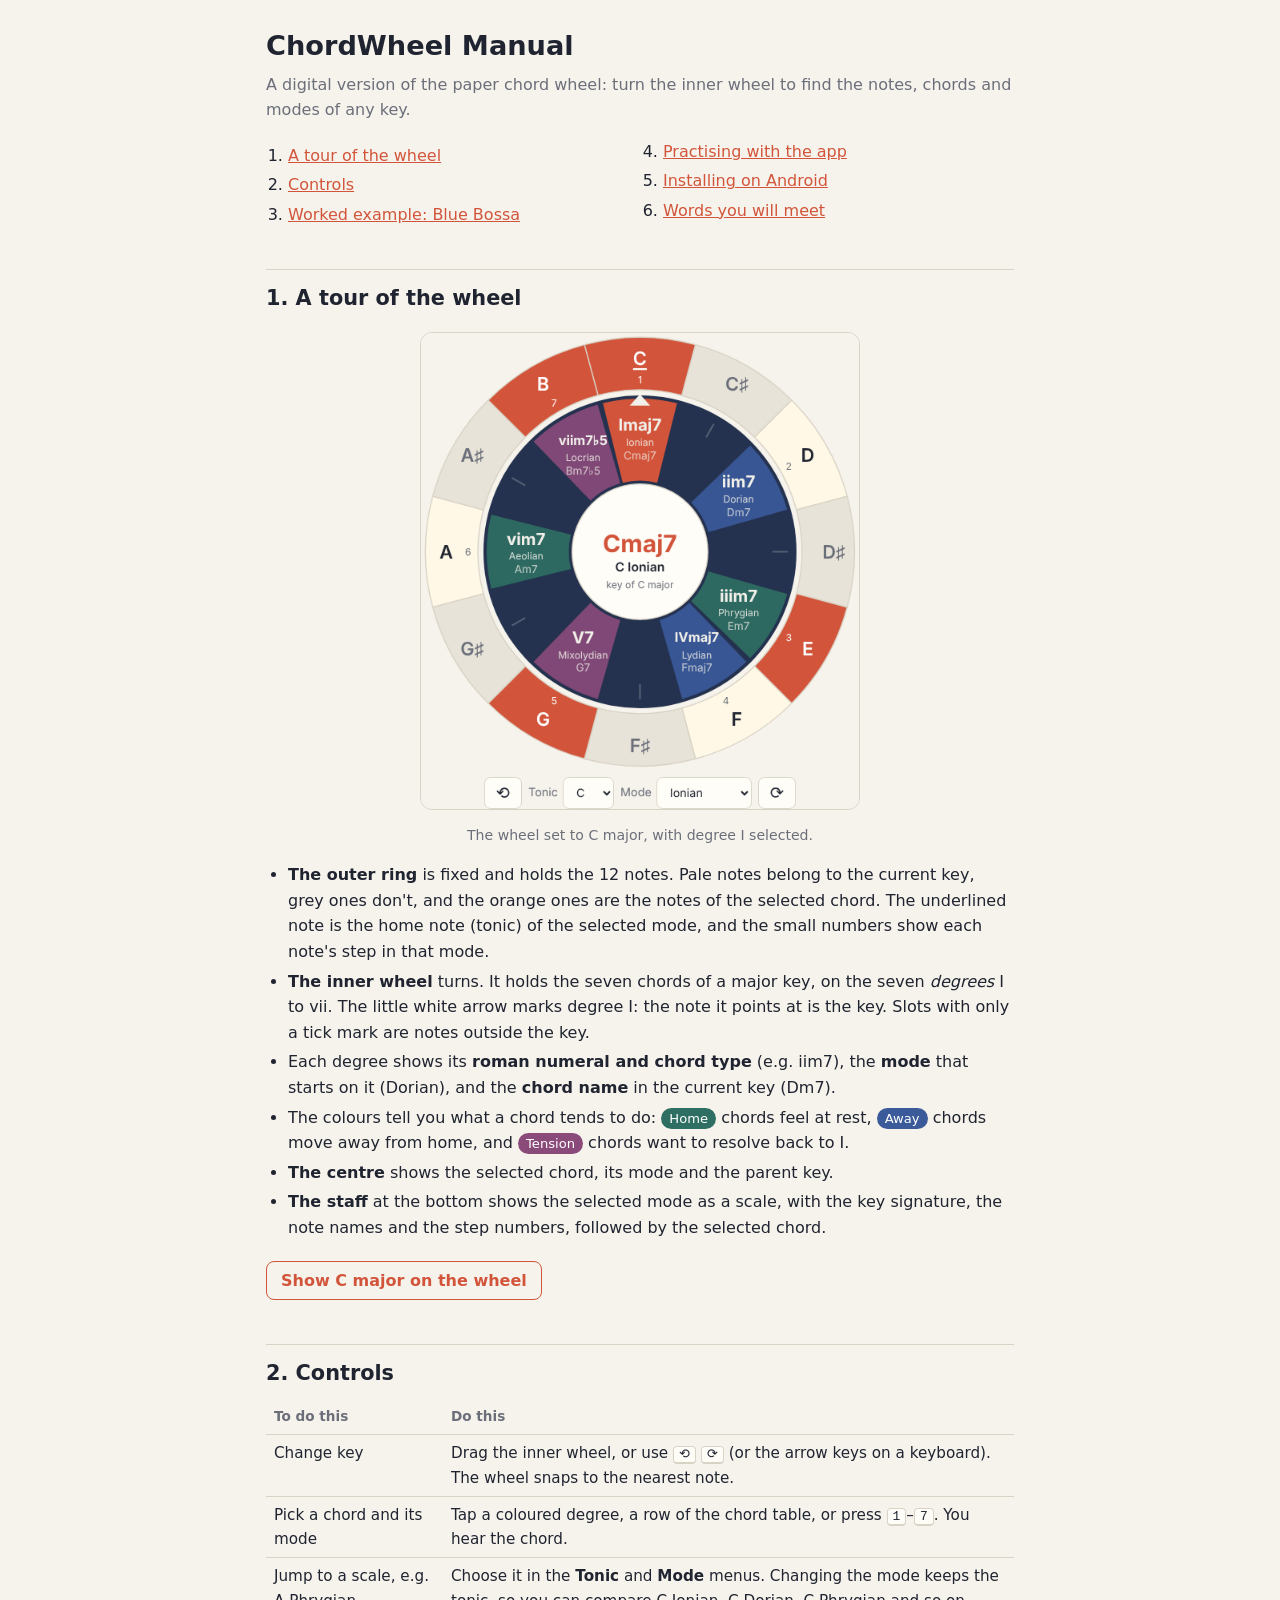
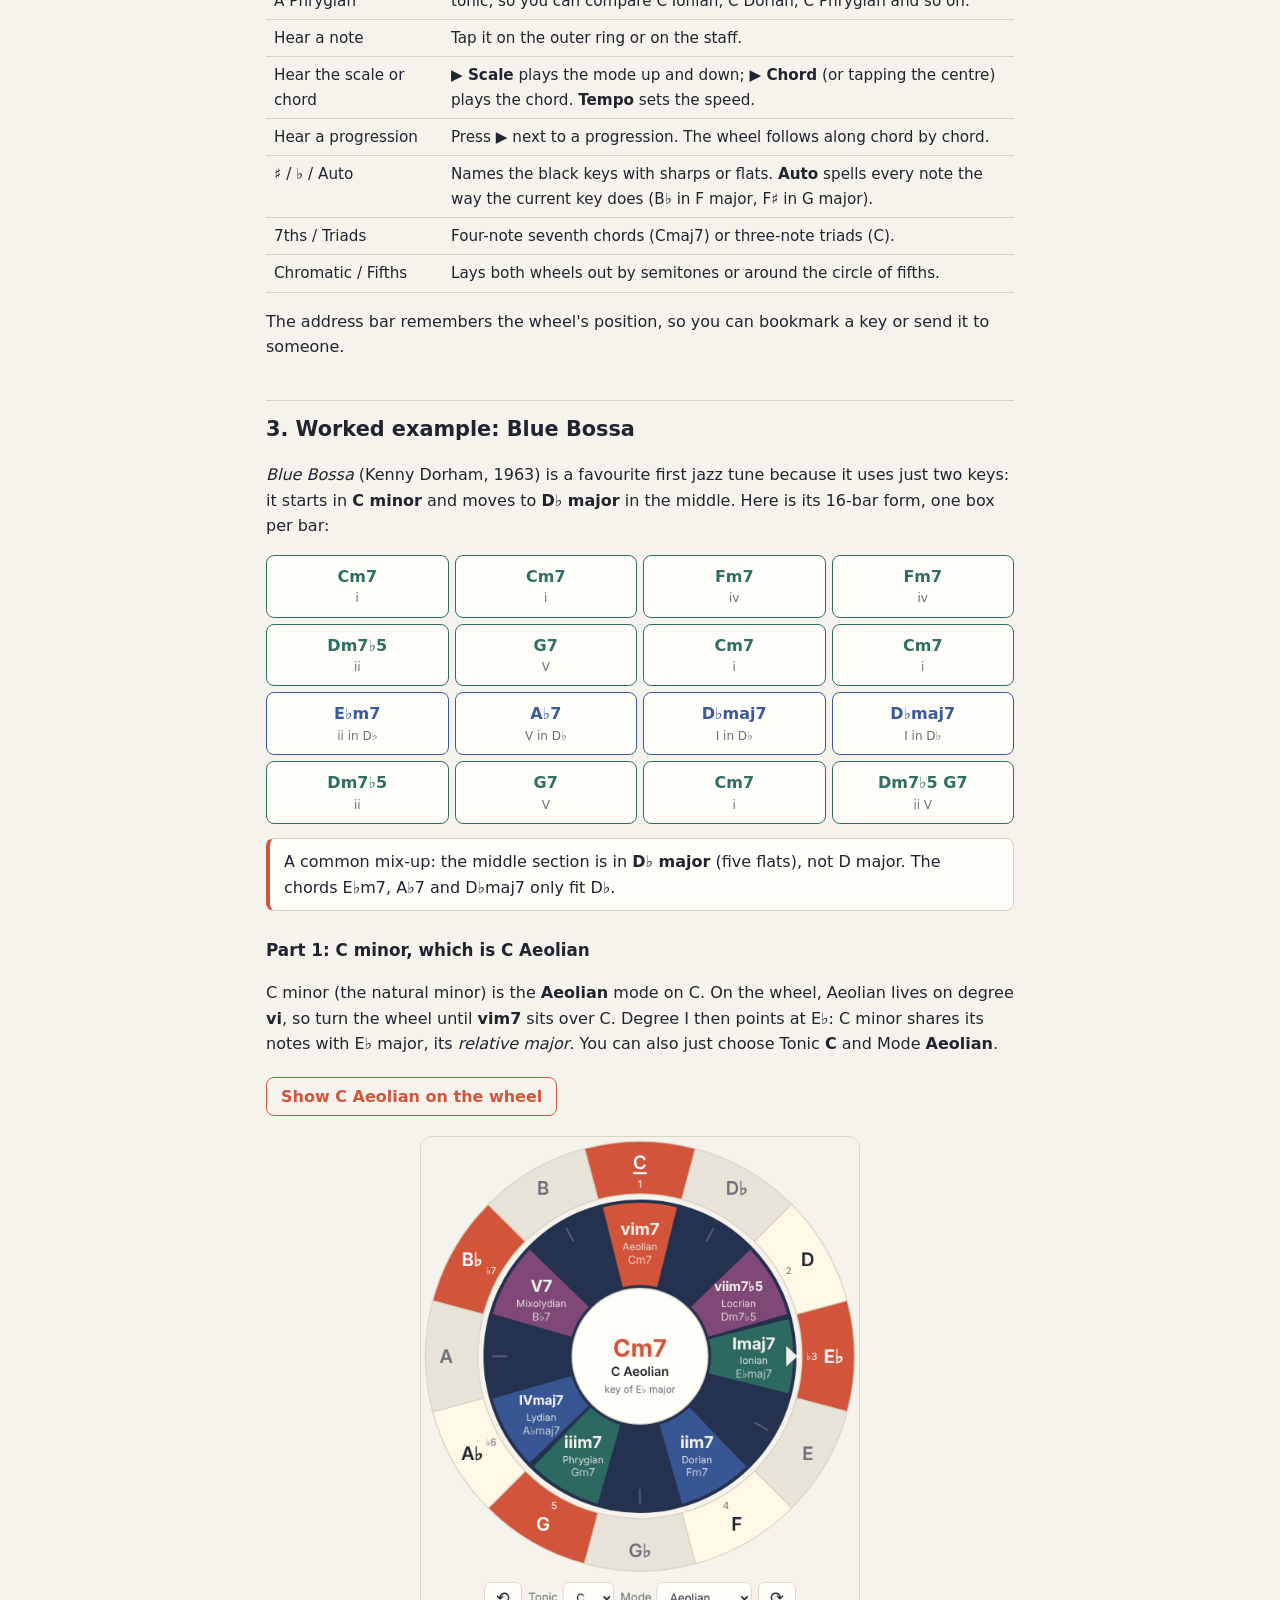
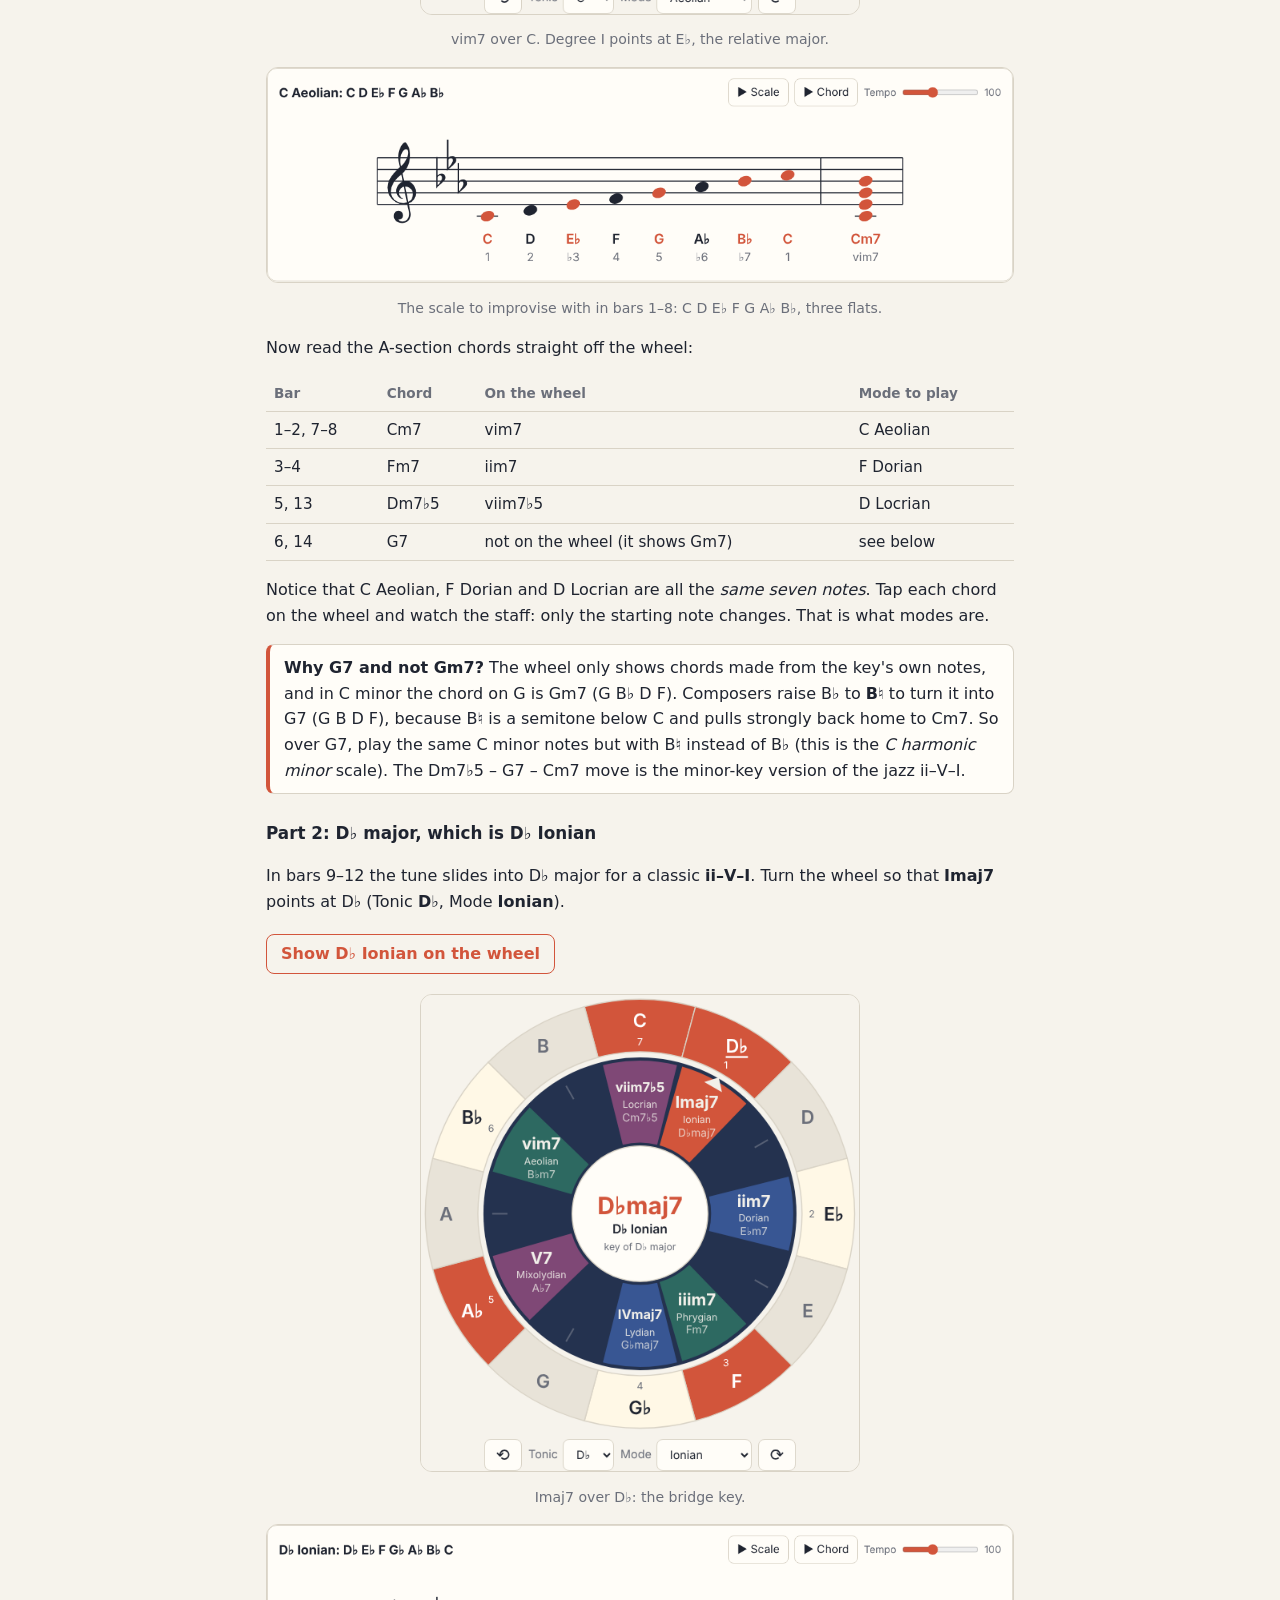
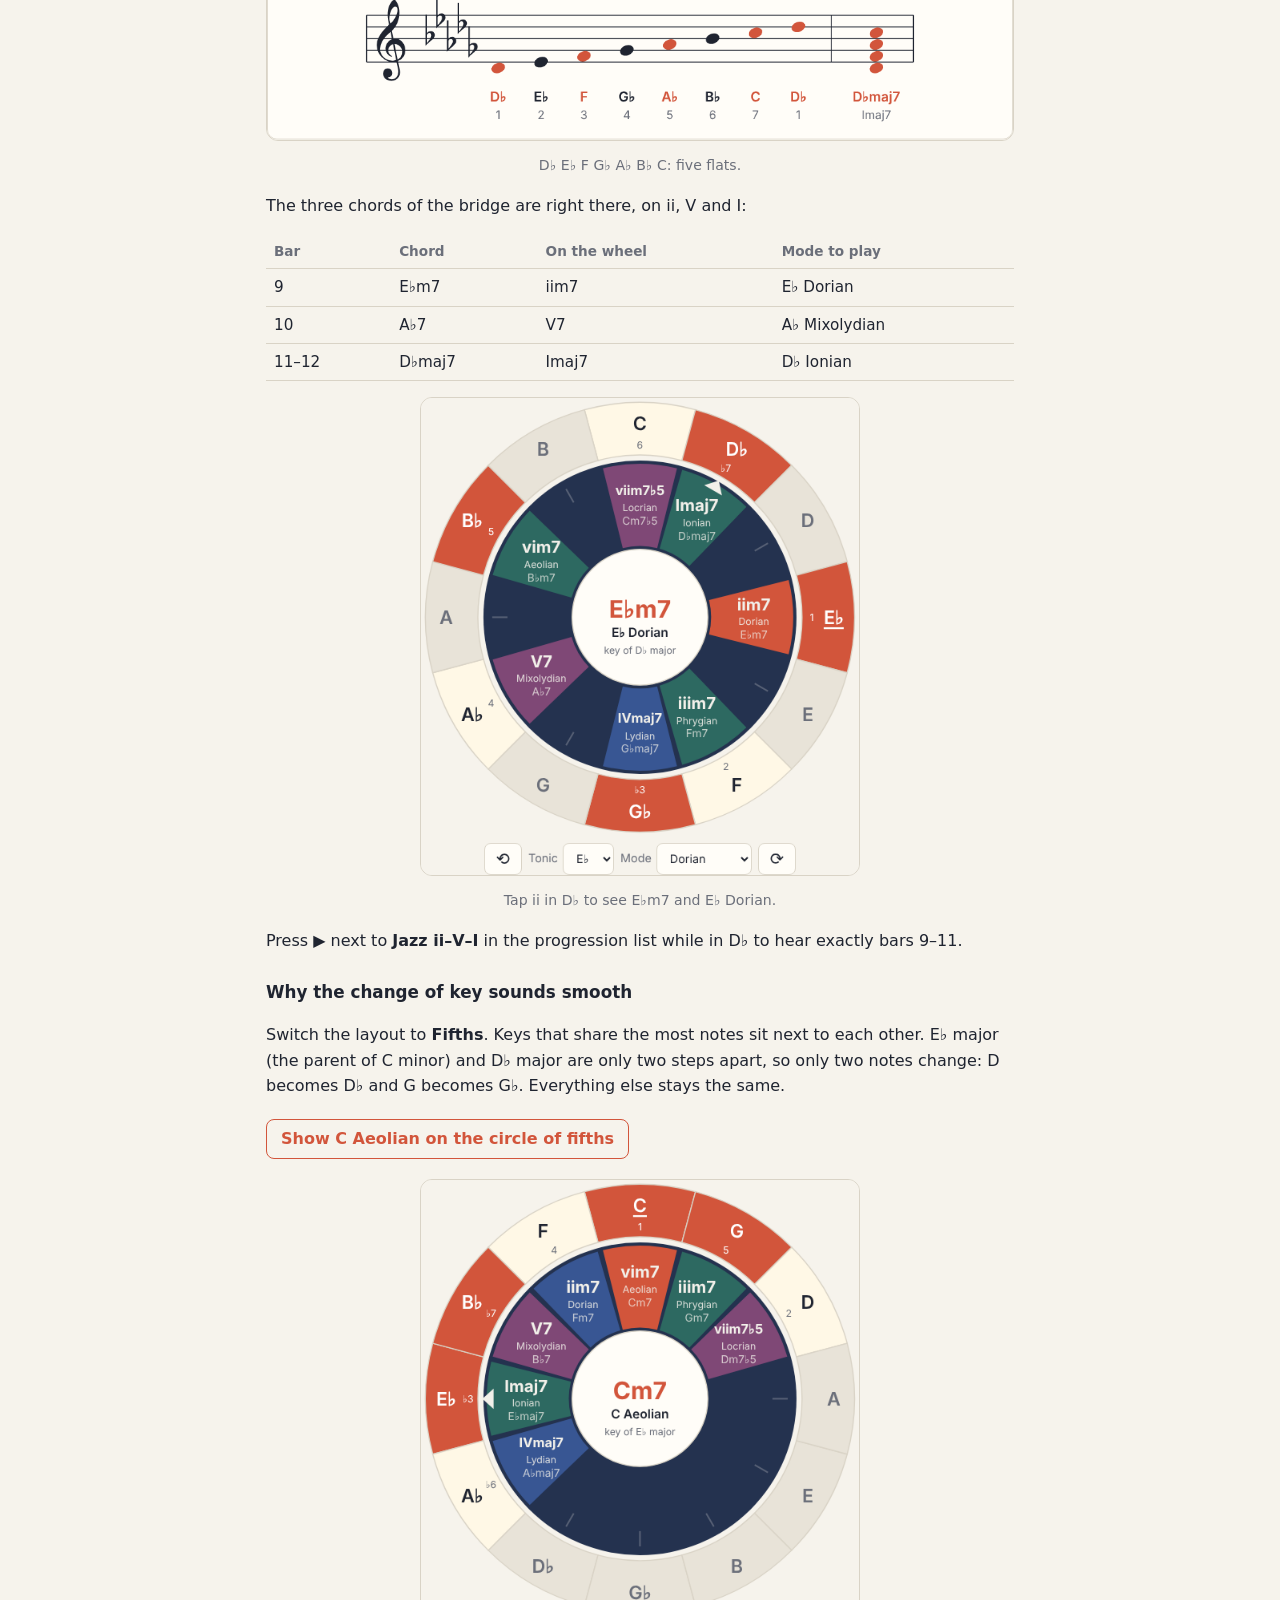
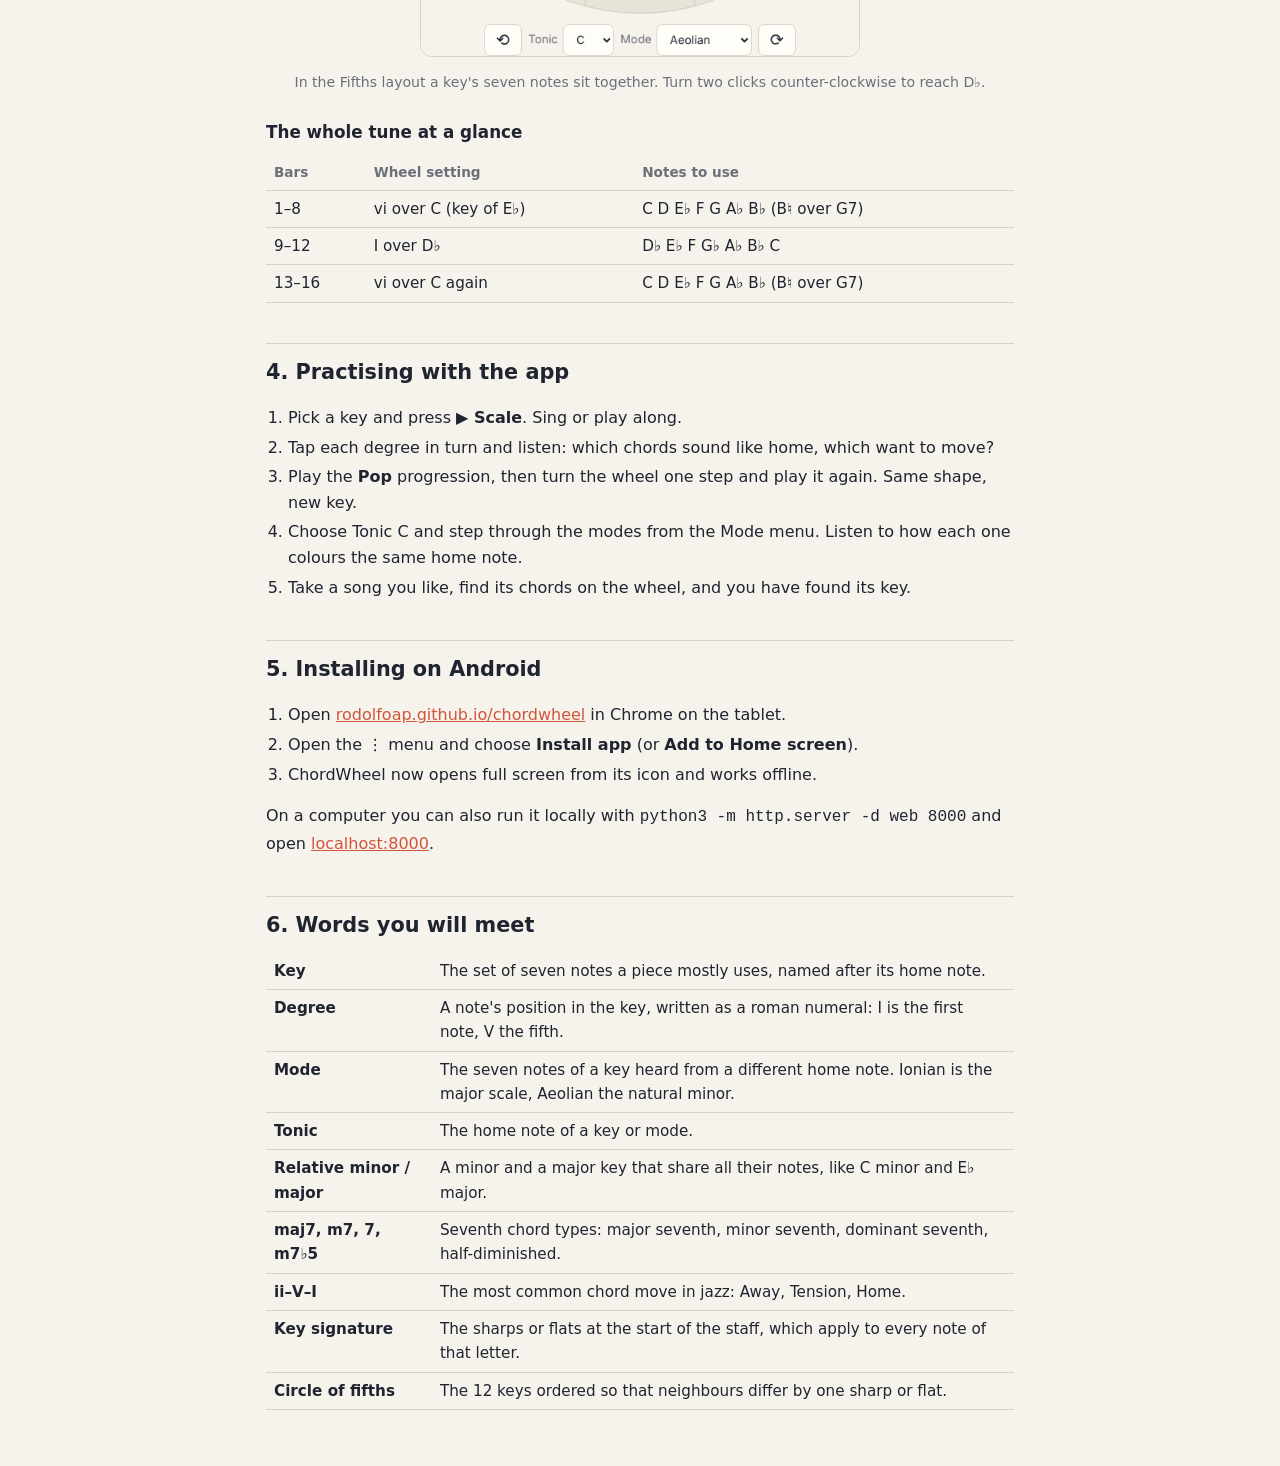
==== web/manual.html @ a30dd49a "Add ChordWheel: Rust/WebAssembly chord wheel PWA Two-wheel note/degree chord wheel with diatonic sev" ====
<!doctype html>
<html lang="en">
<head>
  <meta charset="utf-8">
  <meta name="viewport" content="width=device-width, initial-scale=1">
  <title>ChordWheel Manual</title>
  <link rel="icon" href="icons/icon.svg" type="image/svg+xml">
  <style>
    :root {
      --bg: #f6f3ec; --panel: #fffdf8; --ink: #1f2430; --muted: #6b6f7a; --line: #d9d3c6;
      --accent: #d2553b; --home: #2f6f63; --away: #3b5a9a; --tension: #8a4a7a;
      color-scheme: light;
    }
    @media (prefers-color-scheme: dark) {
      :root {
        --bg: #14161c; --panel: #1d2029; --ink: #ecebe6; --muted: #9aa0ad; --line: #343846;
        --accent: #ef7a5c; --home: #3f8c7e; --away: #5272b8; --tension: #a65f95;
        color-scheme: dark;
      }
    }
    * { box-sizing: border-box; }
    body { margin: 0; background: var(--bg); color: var(--ink); font: 16px/1.6 system-ui, -apple-system, "Segoe UI", Roboto, sans-serif; }
    article { max-width: 780px; margin: 0 auto; padding: 24px 16px 48px; }
    h1 { font-size: 1.7rem; margin: 0 0 4px; }
    h2 { font-size: 1.3rem; margin: 40px 0 8px; padding-top: 12px; border-top: 1px solid var(--line); }
    h3 { font-size: 1.05rem; margin: 26px 0 6px; }
    .lead { color: var(--muted); margin-top: 0; }
    figure { margin: 16px 0; text-align: center; }
    figure img { max-width: 100%; height: auto; border-radius: 12px; border: 1px solid var(--line); background: var(--panel); }
    figure.wheel img { max-width: min(100%, 440px); }
    figcaption { color: var(--muted); font-size: 0.88rem; margin-top: 6px; }
    .note { background: var(--panel); border: 1px solid var(--line); border-left: 4px solid var(--accent); border-radius: 8px; padding: 10px 14px; margin: 14px 0; }
    .try { display: inline-block; margin: 4px 0; padding: 6px 14px; border-radius: 8px; border: 1px solid var(--accent); color: var(--accent); background: transparent; font: inherit; font-weight: 600; cursor: pointer; text-decoration: none; }
    .try:hover { background: var(--accent); color: var(--panel); }
    table { border-collapse: collapse; width: 100%; margin: 10px 0; font-size: 0.95rem; }
    th, td { text-align: left; padding: 6px 8px; border-bottom: 1px solid var(--line); vertical-align: top; }
    th { color: var(--muted); font-weight: 600; font-size: 0.85rem; }
    .form { display: grid; grid-template-columns: repeat(4, minmax(0, 1fr)); gap: 6px; margin: 10px 0; }
    .form div { background: var(--panel); border: 1px solid var(--line); border-radius: 8px; padding: 8px 4px; text-align: center; font-weight: 600; }
    .form .db { border-color: var(--away); color: var(--away); }
    .form .cm { border-color: var(--home); color: var(--home); }
    .form small { display: block; font-weight: 400; color: var(--muted); font-size: 0.75rem; }
    .legend span { display: inline-block; padding: 0 8px; border-radius: 99px; color: #fff; font-size: 0.82rem; }
    ul, ol { padding-left: 22px; }
    li { margin: 4px 0; }
    kbd { font: 0.85em ui-monospace, monospace; border: 1px solid var(--line); border-bottom-width: 2px; border-radius: 4px; padding: 0 5px; background: var(--panel); }
    a { color: var(--accent); }
    nav ol { columns: 2; column-gap: 24px; }
    @media (max-width: 560px) { nav ol { columns: 1; } .form { grid-template-columns: repeat(2, minmax(0, 1fr)); } }
  </style>
</head>
<body>
<article>
  <h1>ChordWheel Manual</h1>
  <p class="lead">A digital version of the paper chord wheel: turn the inner wheel to find the notes, chords and modes of any key.</p>

  <nav>
    <ol>
      <li><a href="#tour">A tour of the wheel</a></li>
      <li><a href="#controls">Controls</a></li>
      <li><a href="#bossa">Worked example: Blue Bossa</a></li>
      <li><a href="#practice">Practising with the app</a></li>
      <li><a href="#install">Installing on Android</a></li>
      <li><a href="#words">Words you will meet</a></li>
    </ol>
  </nav>

  <h2 id="tour">1. A tour of the wheel</h2>
  <figure class="wheel">
    <img src="manual/overview.png" alt="The wheel set to C major: degree I points at C" width="547" height="595" loading="lazy">
    <figcaption>The wheel set to C major, with degree I selected.</figcaption>
  </figure>
  <ul>
    <li><strong>The outer ring</strong> is fixed and holds the 12 notes. Pale notes belong to the current key, grey ones don't, and the orange ones are the notes of the selected chord. The underlined note is the home note (tonic) of the selected mode, and the small numbers show each note's step in that mode.</li>
    <li><strong>The inner wheel</strong> turns. It holds the seven chords of a major key, on the seven <em>degrees</em> I to vii. The little white arrow marks degree I: the note it points at is the key. Slots with only a tick mark are notes outside the key.</li>
    <li>Each degree shows its <strong>roman numeral and chord type</strong> (e.g. iim7), the <strong>mode</strong> that starts on it (Dorian), and the <strong>chord name</strong> in the current key (Dm7).</li>
    <li>The colours tell you what a chord tends to do:
      <span class="legend"><span style="background:var(--home)">Home</span> chords feel at rest,
      <span style="background:var(--away)">Away</span> chords move away from home, and
      <span style="background:var(--tension)">Tension</span> chords want to resolve back to I.</span></li>
    <li><strong>The centre</strong> shows the selected chord, its mode and the parent key.</li>
    <li><strong>The staff</strong> at the bottom shows the selected mode as a scale, with the key signature, the note names and the step numbers, followed by the selected chord.</li>
  </ul>
  <p><a class="try" data-wheel="k=0&d=0&a=2&s=1&f=0" href="index.html#k=0&d=0&a=2&s=1&f=0">Show C major on the wheel</a></p>

  <h2 id="controls">2. Controls</h2>
  <table>
    <tr><th>To do this</th><th>Do this</th></tr>
    <tr><td>Change key</td><td>Drag the inner wheel, or use <kbd>⟲</kbd> <kbd>⟳</kbd> (or the arrow keys on a keyboard). The wheel snaps to the nearest note.</td></tr>
    <tr><td>Pick a chord and its mode</td><td>Tap a coloured degree, a row of the chord table, or press <kbd>1</kbd>–<kbd>7</kbd>. You hear the chord.</td></tr>
    <tr><td>Jump to a scale, e.g. A Phrygian</td><td>Choose it in the <strong>Tonic</strong> and <strong>Mode</strong> menus. Changing the mode keeps the tonic, so you can compare C Ionian, C Dorian, C Phrygian and so on.</td></tr>
    <tr><td>Hear a note</td><td>Tap it on the outer ring or on the staff.</td></tr>
    <tr><td>Hear the scale or chord</td><td><strong>▶ Scale</strong> plays the mode up and down; <strong>▶ Chord</strong> (or tapping the centre) plays the chord. <strong>Tempo</strong> sets the speed.</td></tr>
    <tr><td>Hear a progression</td><td>Press ▶ next to a progression. The wheel follows along chord by chord.</td></tr>
    <tr><td>♯ / ♭ / Auto</td><td>Names the black keys with sharps or flats. <strong>Auto</strong> spells every note the way the current key does (B♭ in F major, F♯ in G major).</td></tr>
    <tr><td>7ths / Triads</td><td>Four-note seventh chords (Cmaj7) or three-note triads (C).</td></tr>
    <tr><td>Chromatic / Fifths</td><td>Lays both wheels out by semitones or around the circle of fifths.</td></tr>
  </table>
  <p>The address bar remembers the wheel's position, so you can bookmark a key or send it to someone.</p>

  <h2 id="bossa">3. Worked example: Blue Bossa</h2>
  <p><em>Blue Bossa</em> (Kenny Dorham, 1963) is a favourite first jazz tune because it uses just two keys: it starts in <strong>C minor</strong> and moves to <strong>D♭ major</strong> in the middle. Here is its 16-bar form, one box per bar:</p>
  <div class="form">
    <div class="cm">Cm7<small>i</small></div><div class="cm">Cm7<small>i</small></div><div class="cm">Fm7<small>iv</small></div><div class="cm">Fm7<small>iv</small></div>
    <div class="cm">Dm7♭5<small>ii</small></div><div class="cm">G7<small>V</small></div><div class="cm">Cm7<small>i</small></div><div class="cm">Cm7<small>i</small></div>
    <div class="db">E♭m7<small>ii in D♭</small></div><div class="db">A♭7<small>V in D♭</small></div><div class="db">D♭maj7<small>I in D♭</small></div><div class="db">D♭maj7<small>I in D♭</small></div>
    <div class="cm">Dm7♭5<small>ii</small></div><div class="cm">G7<small>V</small></div><div class="cm">Cm7<small>i</small></div><div class="cm">Dm7♭5 G7<small>ii V</small></div>
  </div>
  <div class="note">A common mix-up: the middle section is in <strong>D♭ major</strong> (five flats), not D major. The chords E♭m7, A♭7 and D♭maj7 only fit D♭.</div>

  <h3>Part 1: C minor, which is C Aeolian</h3>
  <p>C minor (the natural minor) is the <strong>Aeolian</strong> mode on C. On the wheel, Aeolian lives on degree <strong>vi</strong>, so turn the wheel until <strong>vim7</strong> sits over C. Degree I then points at E♭: C minor shares its notes with E♭ major, its <em>relative major</em>. You can also just choose Tonic <strong>C</strong> and Mode <strong>Aeolian</strong>.</p>
  <p><a class="try" data-wheel="k=3&d=5&a=2&s=1&f=0" href="index.html#k=3&d=5&a=2&s=1&f=0">Show C Aeolian on the wheel</a></p>
  <figure class="wheel">
    <img src="manual/c-aeolian.png" alt="The wheel with vim7 over C, showing C Aeolian in the key of E-flat major" width="547" height="595" loading="lazy">
    <figcaption>vim7 over C. Degree I points at E♭, the relative major.</figcaption>
  </figure>
  <figure>
    <img src="manual/c-aeolian-staff.png" alt="Staff showing C Aeolian: C D E-flat F G A-flat B-flat C, with three flats in the key signature" width="1068" height="307" loading="lazy">
    <figcaption>The scale to improvise with in bars 1–8: C D E♭ F G A♭ B♭, three flats.</figcaption>
  </figure>
  <p>Now read the A-section chords straight off the wheel:</p>
  <table>
    <tr><th>Bar</th><th>Chord</th><th>On the wheel</th><th>Mode to play</th></tr>
    <tr><td>1–2, 7–8</td><td>Cm7</td><td>vim7</td><td>C Aeolian</td></tr>
    <tr><td>3–4</td><td>Fm7</td><td>iim7</td><td>F Dorian</td></tr>
    <tr><td>5, 13</td><td>Dm7♭5</td><td>viim7♭5</td><td>D Locrian</td></tr>
    <tr><td>6, 14</td><td>G7</td><td>not on the wheel (it shows Gm7)</td><td>see below</td></tr>
  </table>
  <p>Notice that C Aeolian, F Dorian and D Locrian are all the <em>same seven notes</em>. Tap each chord on the wheel and watch the staff: only the starting note changes. That is what modes are.</p>
  <div class="note"><strong>Why G7 and not Gm7?</strong> The wheel only shows chords made from the key's own notes, and in C minor the chord on G is Gm7 (G B♭ D F). Composers raise B♭ to <strong>B♮</strong> to turn it into G7 (G B D F), because B♮ is a semitone below C and pulls strongly back home to Cm7. So over G7, play the same C minor notes but with B♮ instead of B♭ (this is the <em>C harmonic minor</em> scale). The Dm7♭5 – G7 – Cm7 move is the minor-key version of the jazz ii–V–I.</div>

  <h3>Part 2: D♭ major, which is D♭ Ionian</h3>
  <p>In bars 9–12 the tune slides into D♭ major for a classic <strong>ii–V–I</strong>. Turn the wheel so that <strong>Imaj7</strong> points at D♭ (Tonic <strong>D♭</strong>, Mode <strong>Ionian</strong>).</p>
  <p><a class="try" data-wheel="k=1&d=0&a=2&s=1&f=0" href="index.html#k=1&d=0&a=2&s=1&f=0">Show D♭ Ionian on the wheel</a></p>
  <figure class="wheel">
    <img src="manual/db-ionian.png" alt="The wheel with Imaj7 over D-flat" width="547" height="595" loading="lazy">
    <figcaption>Imaj7 over D♭: the bridge key.</figcaption>
  </figure>
  <figure>
    <img src="manual/db-ionian-staff.png" alt="Staff showing D-flat Ionian with five flats" width="1068" height="307" loading="lazy">
    <figcaption>D♭ E♭ F G♭ A♭ B♭ C: five flats.</figcaption>
  </figure>
  <p>The three chords of the bridge are right there, on ii, V and I:</p>
  <table>
    <tr><th>Bar</th><th>Chord</th><th>On the wheel</th><th>Mode to play</th></tr>
    <tr><td>9</td><td>E♭m7</td><td>iim7</td><td>E♭ Dorian</td></tr>
    <tr><td>10</td><td>A♭7</td><td>V7</td><td>A♭ Mixolydian</td></tr>
    <tr><td>11–12</td><td>D♭maj7</td><td>Imaj7</td><td>D♭ Ionian</td></tr>
  </table>
  <figure class="wheel">
    <img src="manual/db-ii.png" alt="The wheel in D-flat major with iim7 selected: E-flat minor 7, E-flat Dorian" width="547" height="595" loading="lazy">
    <figcaption>Tap ii in D♭ to see E♭m7 and E♭ Dorian.</figcaption>
  </figure>
  <p>Press ▶ next to <strong>Jazz ii–V–I</strong> in the progression list while in D♭ to hear exactly bars 9–11.</p>

  <h3>Why the change of key sounds smooth</h3>
  <p>Switch the layout to <strong>Fifths</strong>. Keys that share the most notes sit next to each other. E♭ major (the parent of C minor) and D♭ major are only two steps apart, so only two notes change: D becomes D♭ and G becomes G♭. Everything else stays the same.</p>
  <p><a class="try" data-wheel="k=3&d=5&a=2&s=1&f=1" href="index.html#k=3&d=5&a=2&s=1&f=1">Show C Aeolian on the circle of fifths</a></p>
  <figure class="wheel">
    <img src="manual/fifths.png" alt="The wheel in circle-of-fifths layout, with the seven notes of C minor next to each other" width="547" height="595" loading="lazy">
    <figcaption>In the Fifths layout a key's seven notes sit together. Turn two clicks counter-clockwise to reach D♭.</figcaption>
  </figure>

  <h3>The whole tune at a glance</h3>
  <table>
    <tr><th>Bars</th><th>Wheel setting</th><th>Notes to use</th></tr>
    <tr><td>1–8</td><td>vi over C (key of E♭)</td><td>C D E♭ F G A♭ B♭ (B♮ over G7)</td></tr>
    <tr><td>9–12</td><td>I over D♭</td><td>D♭ E♭ F G♭ A♭ B♭ C</td></tr>
    <tr><td>13–16</td><td>vi over C again</td><td>C D E♭ F G A♭ B♭ (B♮ over G7)</td></tr>
  </table>

  <h2 id="practice">4. Practising with the app</h2>
  <ol>
    <li>Pick a key and press <strong>▶ Scale</strong>. Sing or play along.</li>
    <li>Tap each degree in turn and listen: which chords sound like home, which want to move?</li>
    <li>Play the <strong>Pop</strong> progression, then turn the wheel one step and play it again. Same shape, new key.</li>
    <li>Choose Tonic C and step through the modes from the Mode menu. Listen to how each one colours the same home note.</li>
    <li>Take a song you like, find its chords on the wheel, and you have found its key.</li>
  </ol>

  <h2 id="install">5. Installing on Android</h2>
  <ol>
    <li>Open <a href="https://rodolfoap.github.io/chordwheel/" target="_blank" rel="noopener">rodolfoap.github.io/chordwheel</a> in Chrome on the tablet.</li>
    <li>Open the ⋮ menu and choose <strong>Install app</strong> (or <strong>Add to Home screen</strong>).</li>
    <li>ChordWheel now opens full screen from its icon and works offline.</li>
  </ol>
  <p>On a computer you can also run it locally with <code>python3 -m http.server -d web 8000</code> and open <a href="http://localhost:8000">localhost:8000</a>.</p>

  <h2 id="words">6. Words you will meet</h2>
  <table>
    <tr><td><strong>Key</strong></td><td>The set of seven notes a piece mostly uses, named after its home note.</td></tr>
    <tr><td><strong>Degree</strong></td><td>A note's position in the key, written as a roman numeral: I is the first note, V the fifth.</td></tr>
    <tr><td><strong>Mode</strong></td><td>The seven notes of a key heard from a different home note. Ionian is the major scale, Aeolian the natural minor.</td></tr>
    <tr><td><strong>Tonic</strong></td><td>The home note of a key or mode.</td></tr>
    <tr><td><strong>Relative minor / major</strong></td><td>A minor and a major key that share all their notes, like C minor and E♭ major.</td></tr>
    <tr><td><strong>maj7, m7, 7, m7♭5</strong></td><td>Seventh chord types: major seventh, minor seventh, dominant seventh, half-diminished.</td></tr>
    <tr><td><strong>ii–V–I</strong></td><td>The most common chord move in jazz: Away, Tension, Home.</td></tr>
    <tr><td><strong>Key signature</strong></td><td>The sharps or flats at the start of the staff, which apply to every note of that letter.</td></tr>
    <tr><td><strong>Circle of fifths</strong></td><td>The 12 keys ordered so that neighbours differ by one sharp or flat.</td></tr>
  </table>
</article>
<script>
  // Inside the app's popup, the "Show" buttons set the wheel and close the manual.
  if (window.parent !== window) {
    document.querySelectorAll('[data-wheel]').forEach((a) => a.addEventListener('click', (e) => {
      e.preventDefault();
      window.parent.postMessage({ wheel: '#' + a.dataset.wheel }, location.origin);
    }));
  }
</script>
</body>
</html>
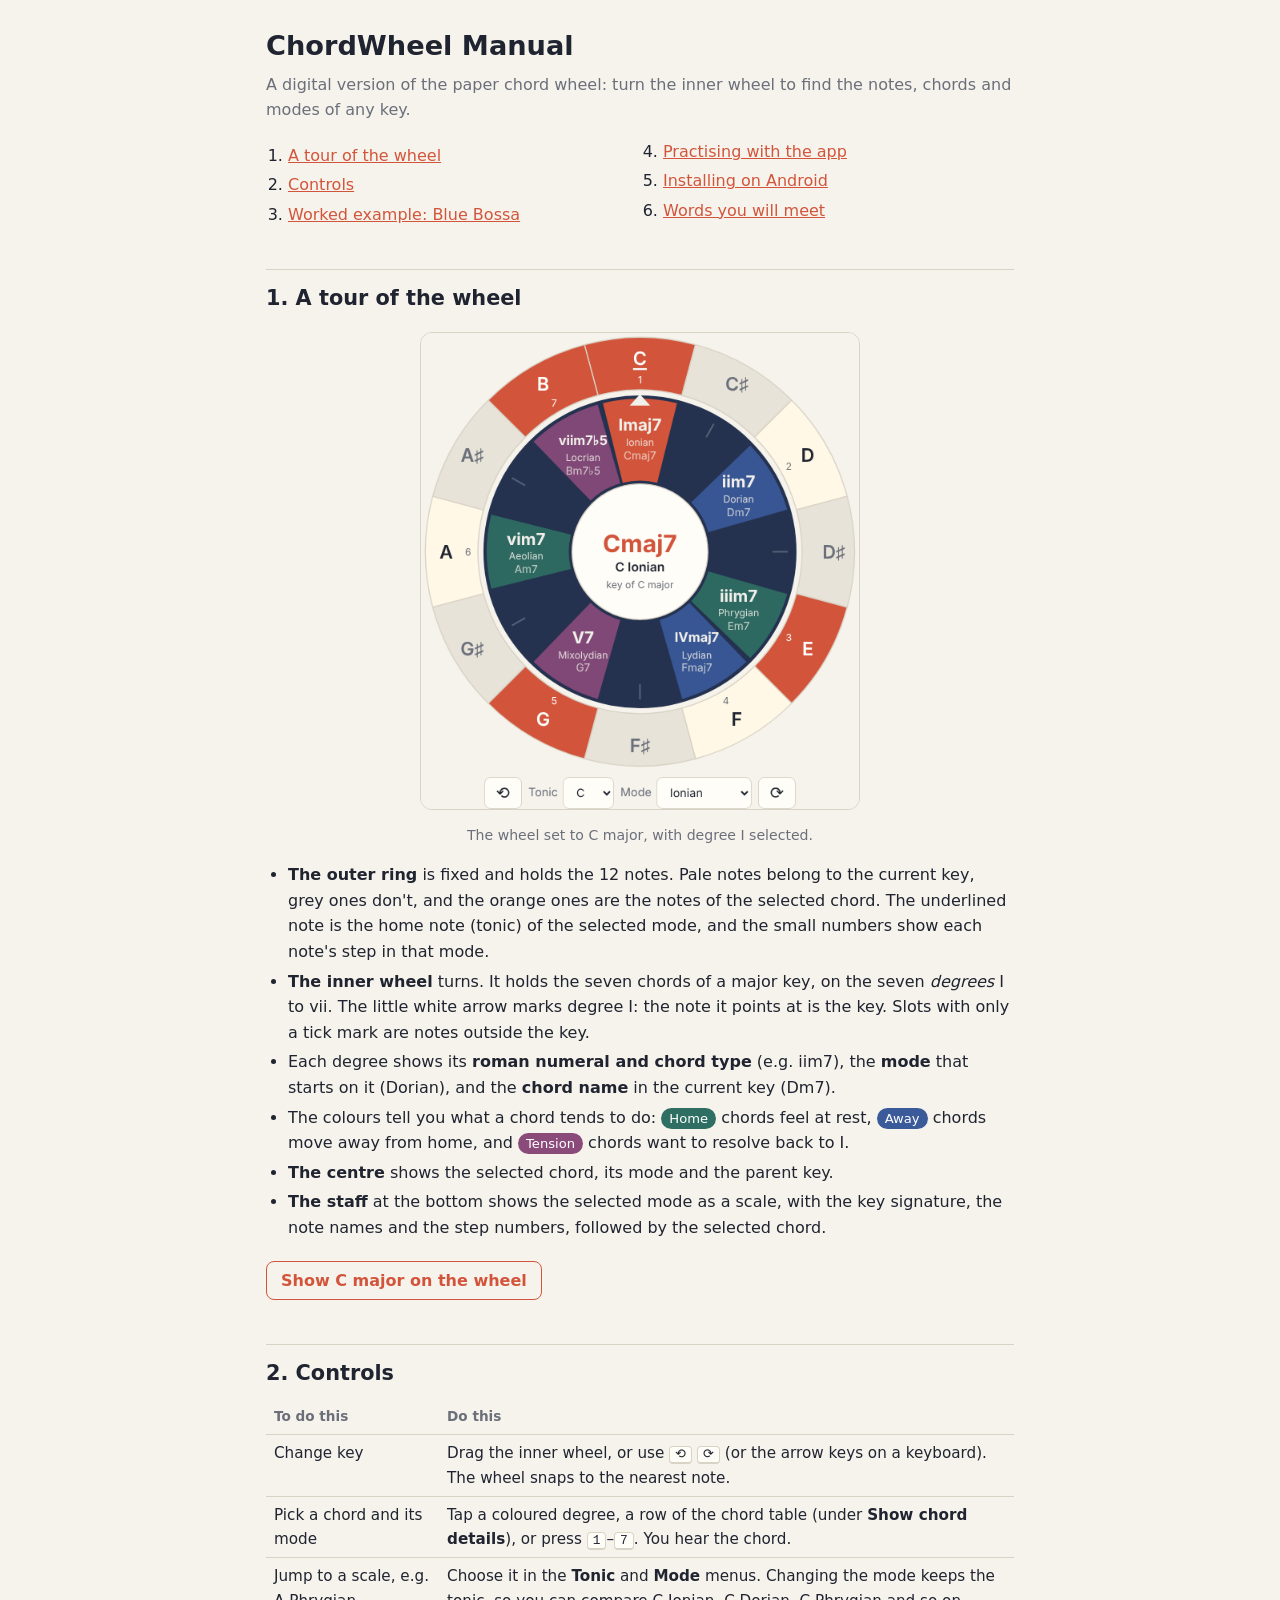
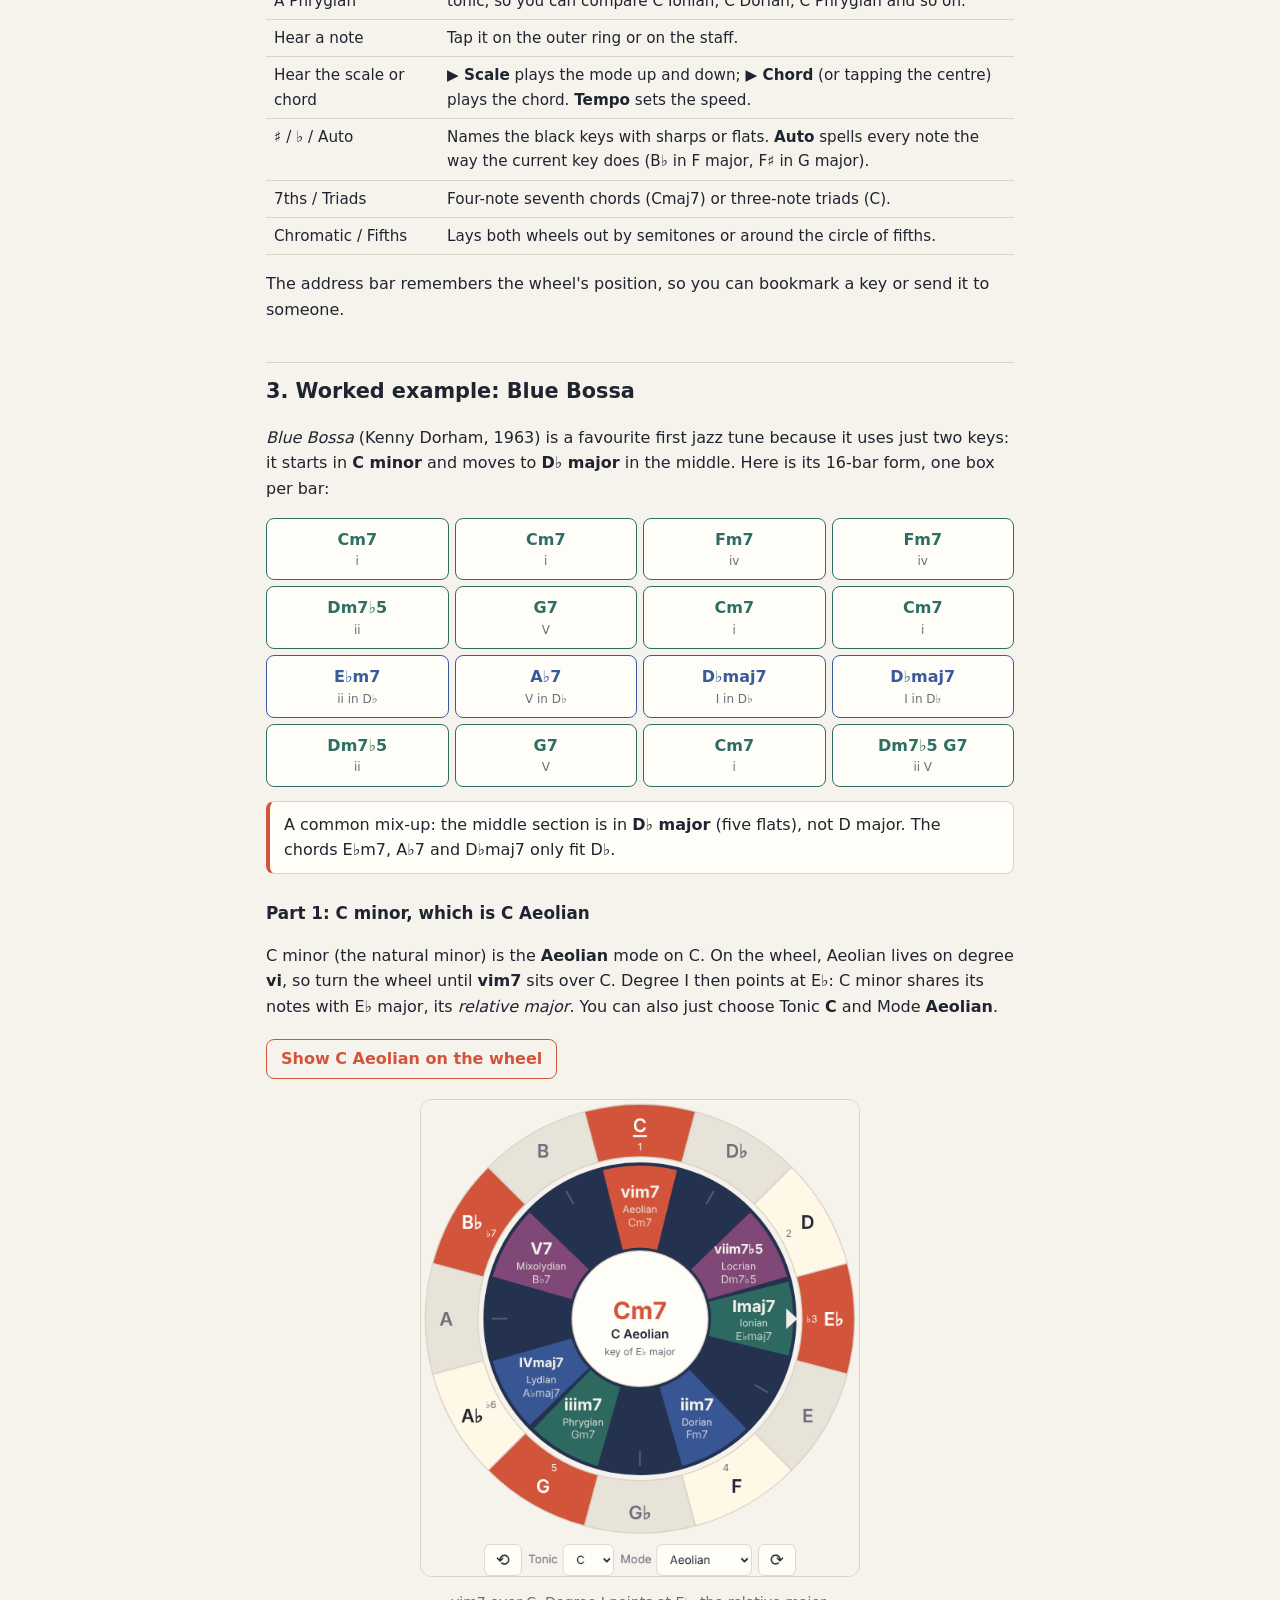
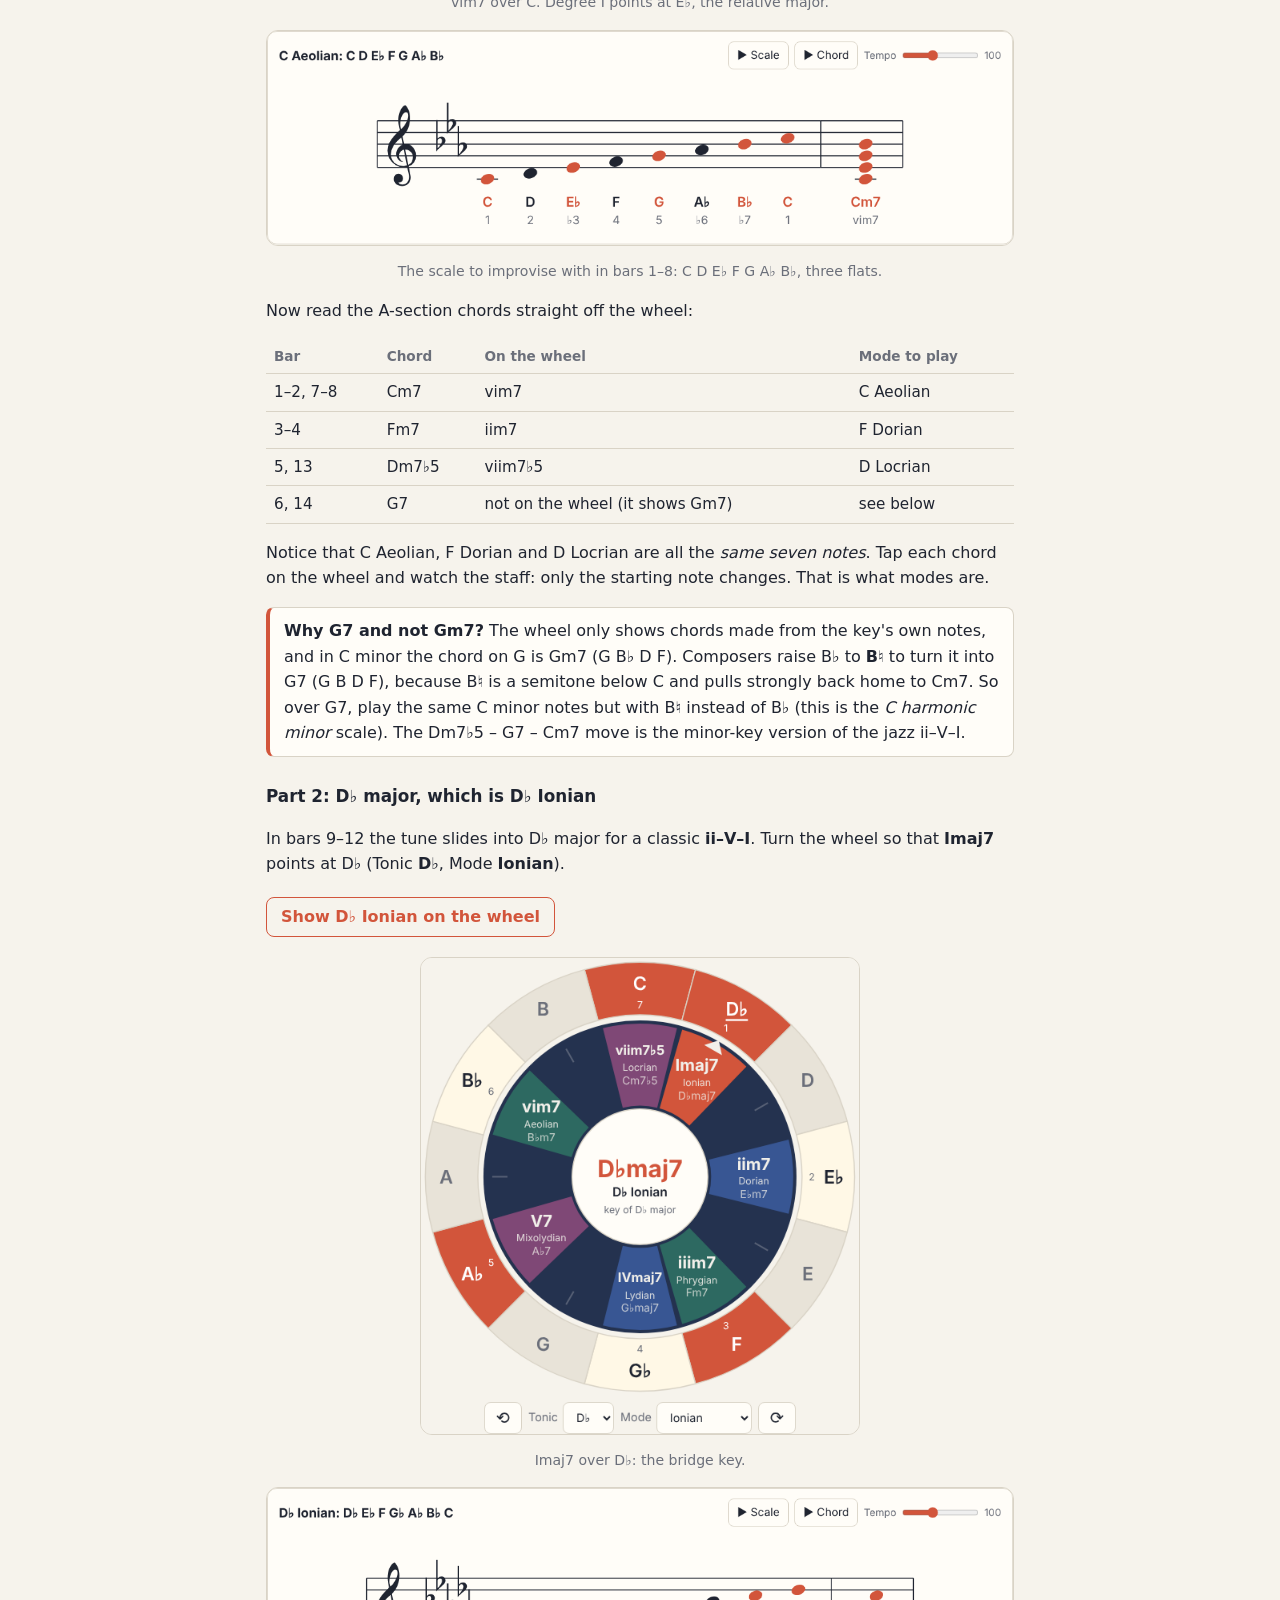
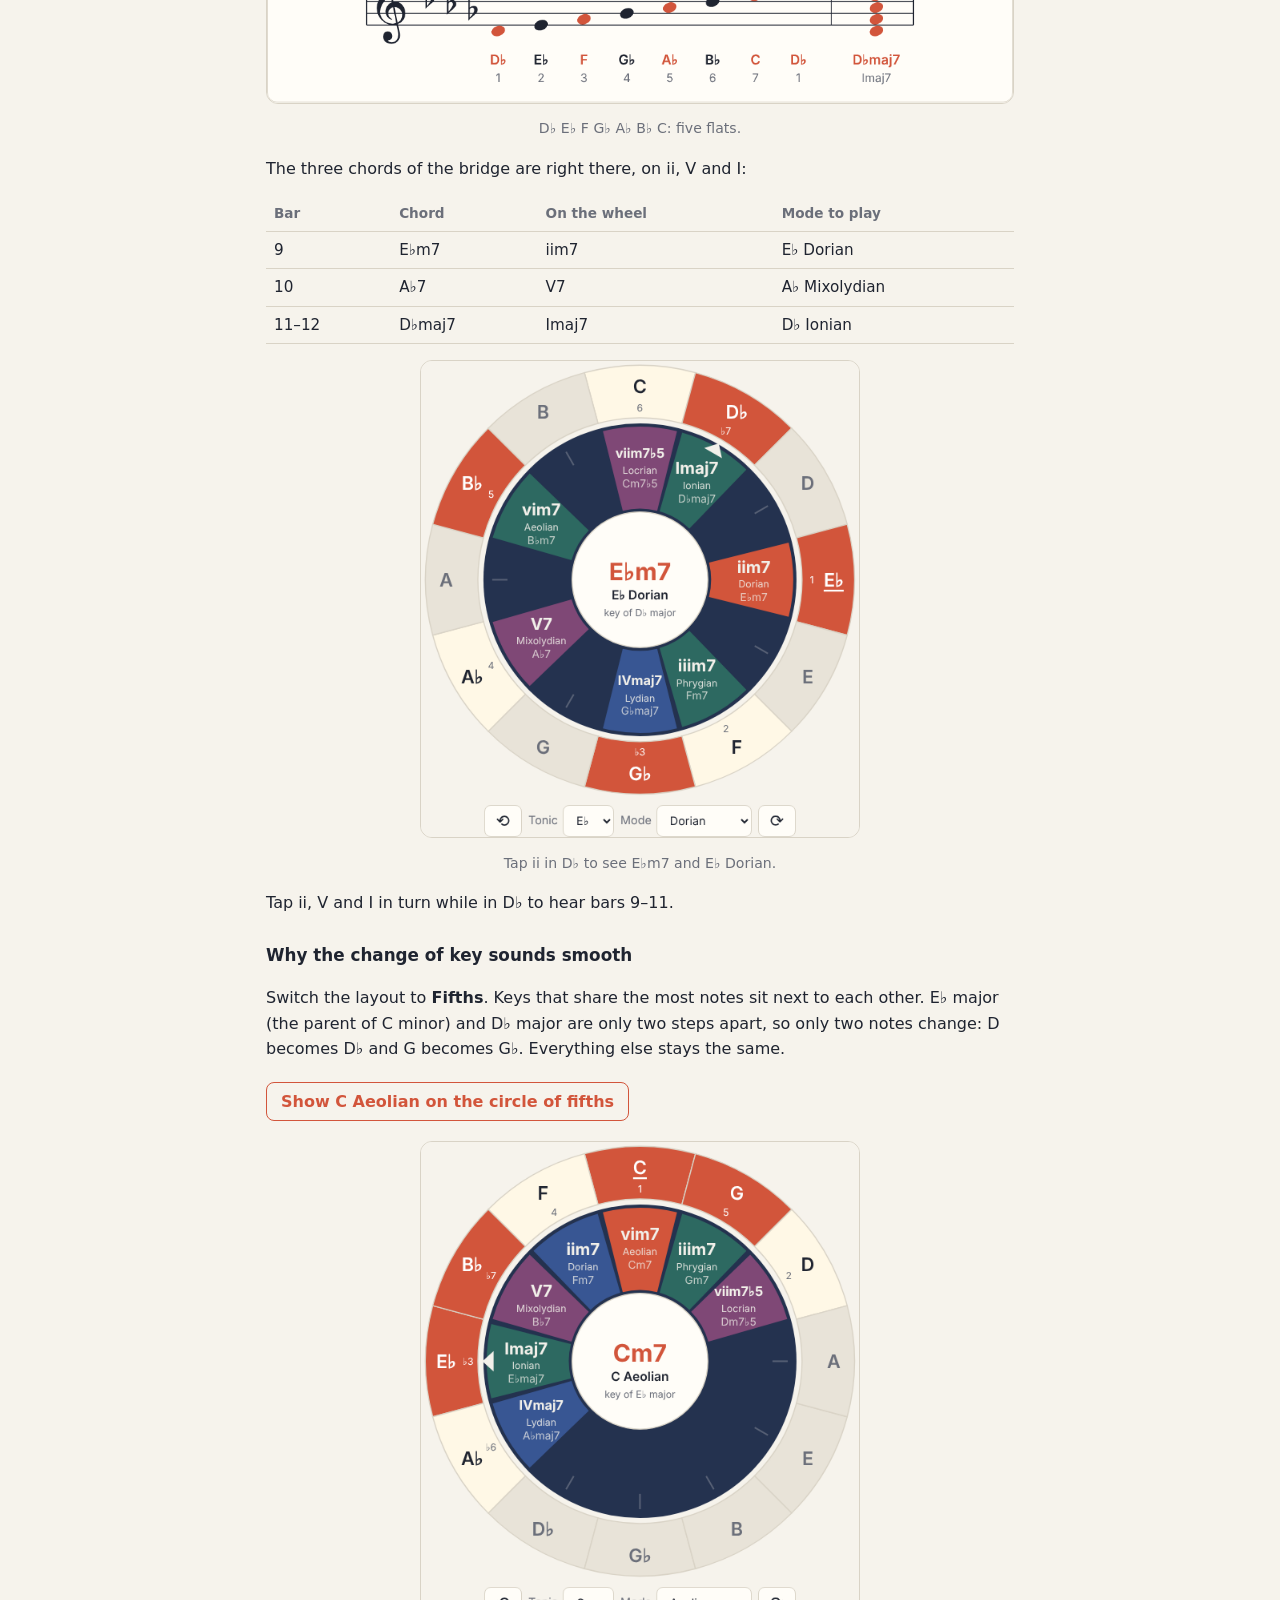
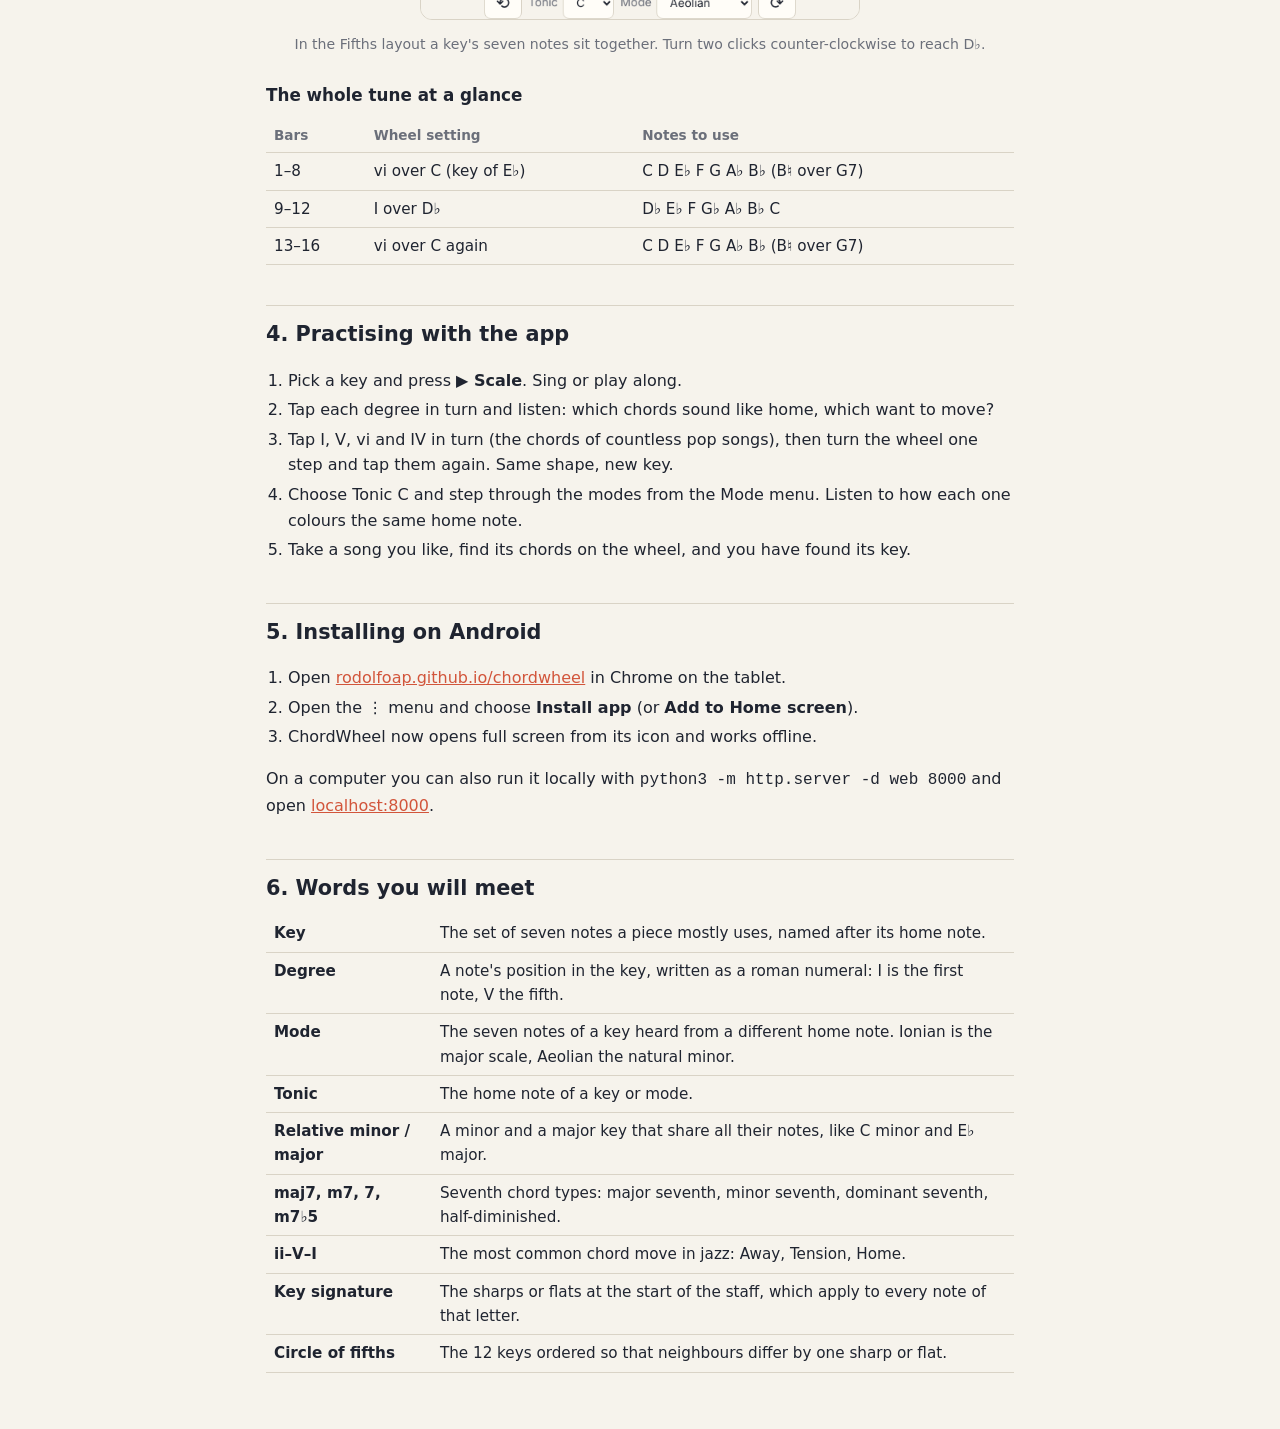
==== commit 970bd502: "Put the staff under the wheel, hide chord details, drop progressions The staff now sits directly und" ====
--- a/web/manual.html
+++ b/web/manual.html
@@ -87,11 +87,10 @@
   <table>
     <tr><th>To do this</th><th>Do this</th></tr>
     <tr><td>Change key</td><td>Drag the inner wheel, or use <kbd>⟲</kbd> <kbd>⟳</kbd> (or the arrow keys on a keyboard). The wheel snaps to the nearest note.</td></tr>
-    <tr><td>Pick a chord and its mode</td><td>Tap a coloured degree, a row of the chord table, or press <kbd>1</kbd>–<kbd>7</kbd>. You hear the chord.</td></tr>
+    <tr><td>Pick a chord and its mode</td><td>Tap a coloured degree, a row of the chord table (under <strong>Show chord details</strong>), or press <kbd>1</kbd>–<kbd>7</kbd>. You hear the chord.</td></tr>
     <tr><td>Jump to a scale, e.g. A Phrygian</td><td>Choose it in the <strong>Tonic</strong> and <strong>Mode</strong> menus. Changing the mode keeps the tonic, so you can compare C Ionian, C Dorian, C Phrygian and so on.</td></tr>
     <tr><td>Hear a note</td><td>Tap it on the outer ring or on the staff.</td></tr>
     <tr><td>Hear the scale or chord</td><td><strong>▶ Scale</strong> plays the mode up and down; <strong>▶ Chord</strong> (or tapping the centre) plays the chord. <strong>Tempo</strong> sets the speed.</td></tr>
-    <tr><td>Hear a progression</td><td>Press ▶ next to a progression. The wheel follows along chord by chord.</td></tr>
     <tr><td>♯ / ♭ / Auto</td><td>Names the black keys with sharps or flats. <strong>Auto</strong> spells every note the way the current key does (B♭ in F major, F♯ in G major).</td></tr>
     <tr><td>7ths / Triads</td><td>Four-note seventh chords (Cmaj7) or three-note triads (C).</td></tr>
     <tr><td>Chromatic / Fifths</td><td>Lays both wheels out by semitones or around the circle of fifths.</td></tr>
@@ -152,7 +151,7 @@
     <img src="manual/db-ii.png" alt="The wheel in D-flat major with iim7 selected: E-flat minor 7, E-flat Dorian" width="547" height="595" loading="lazy">
     <figcaption>Tap ii in D♭ to see E♭m7 and E♭ Dorian.</figcaption>
   </figure>
-  <p>Press ▶ next to <strong>Jazz ii–V–I</strong> in the progression list while in D♭ to hear exactly bars 9–11.</p>
+  <p>Tap ii, V and I in turn while in D♭ to hear bars 9–11.</p>
 
   <h3>Why the change of key sounds smooth</h3>
   <p>Switch the layout to <strong>Fifths</strong>. Keys that share the most notes sit next to each other. E♭ major (the parent of C minor) and D♭ major are only two steps apart, so only two notes change: D becomes D♭ and G becomes G♭. Everything else stays the same.</p>
@@ -174,7 +173,7 @@
   <ol>
     <li>Pick a key and press <strong>▶ Scale</strong>. Sing or play along.</li>
     <li>Tap each degree in turn and listen: which chords sound like home, which want to move?</li>
-    <li>Play the <strong>Pop</strong> progression, then turn the wheel one step and play it again. Same shape, new key.</li>
+    <li>Tap I, V, vi and IV in turn (the chords of countless pop songs), then turn the wheel one step and tap them again. Same shape, new key.</li>
     <li>Choose Tonic C and step through the modes from the Mode menu. Listen to how each one colours the same home note.</li>
     <li>Take a song you like, find its chords on the wheel, and you have found its key.</li>
   </ol>
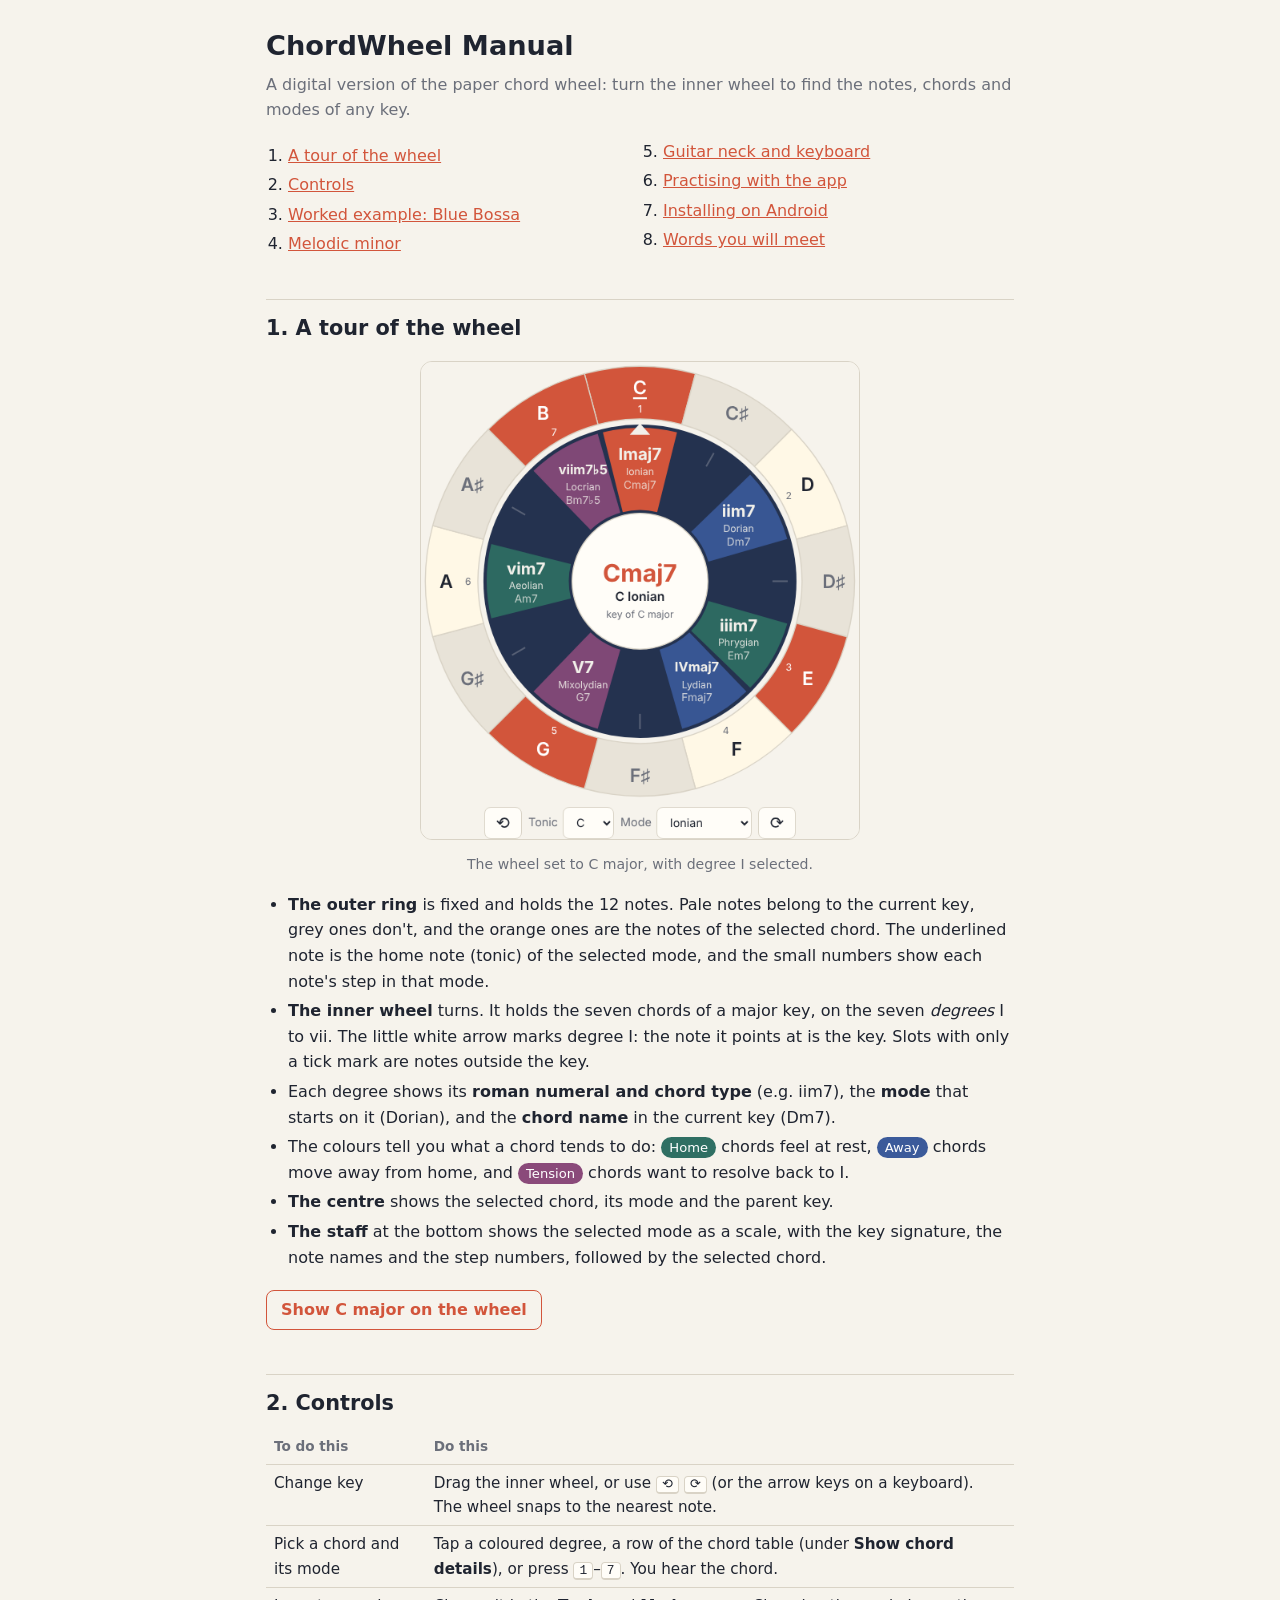
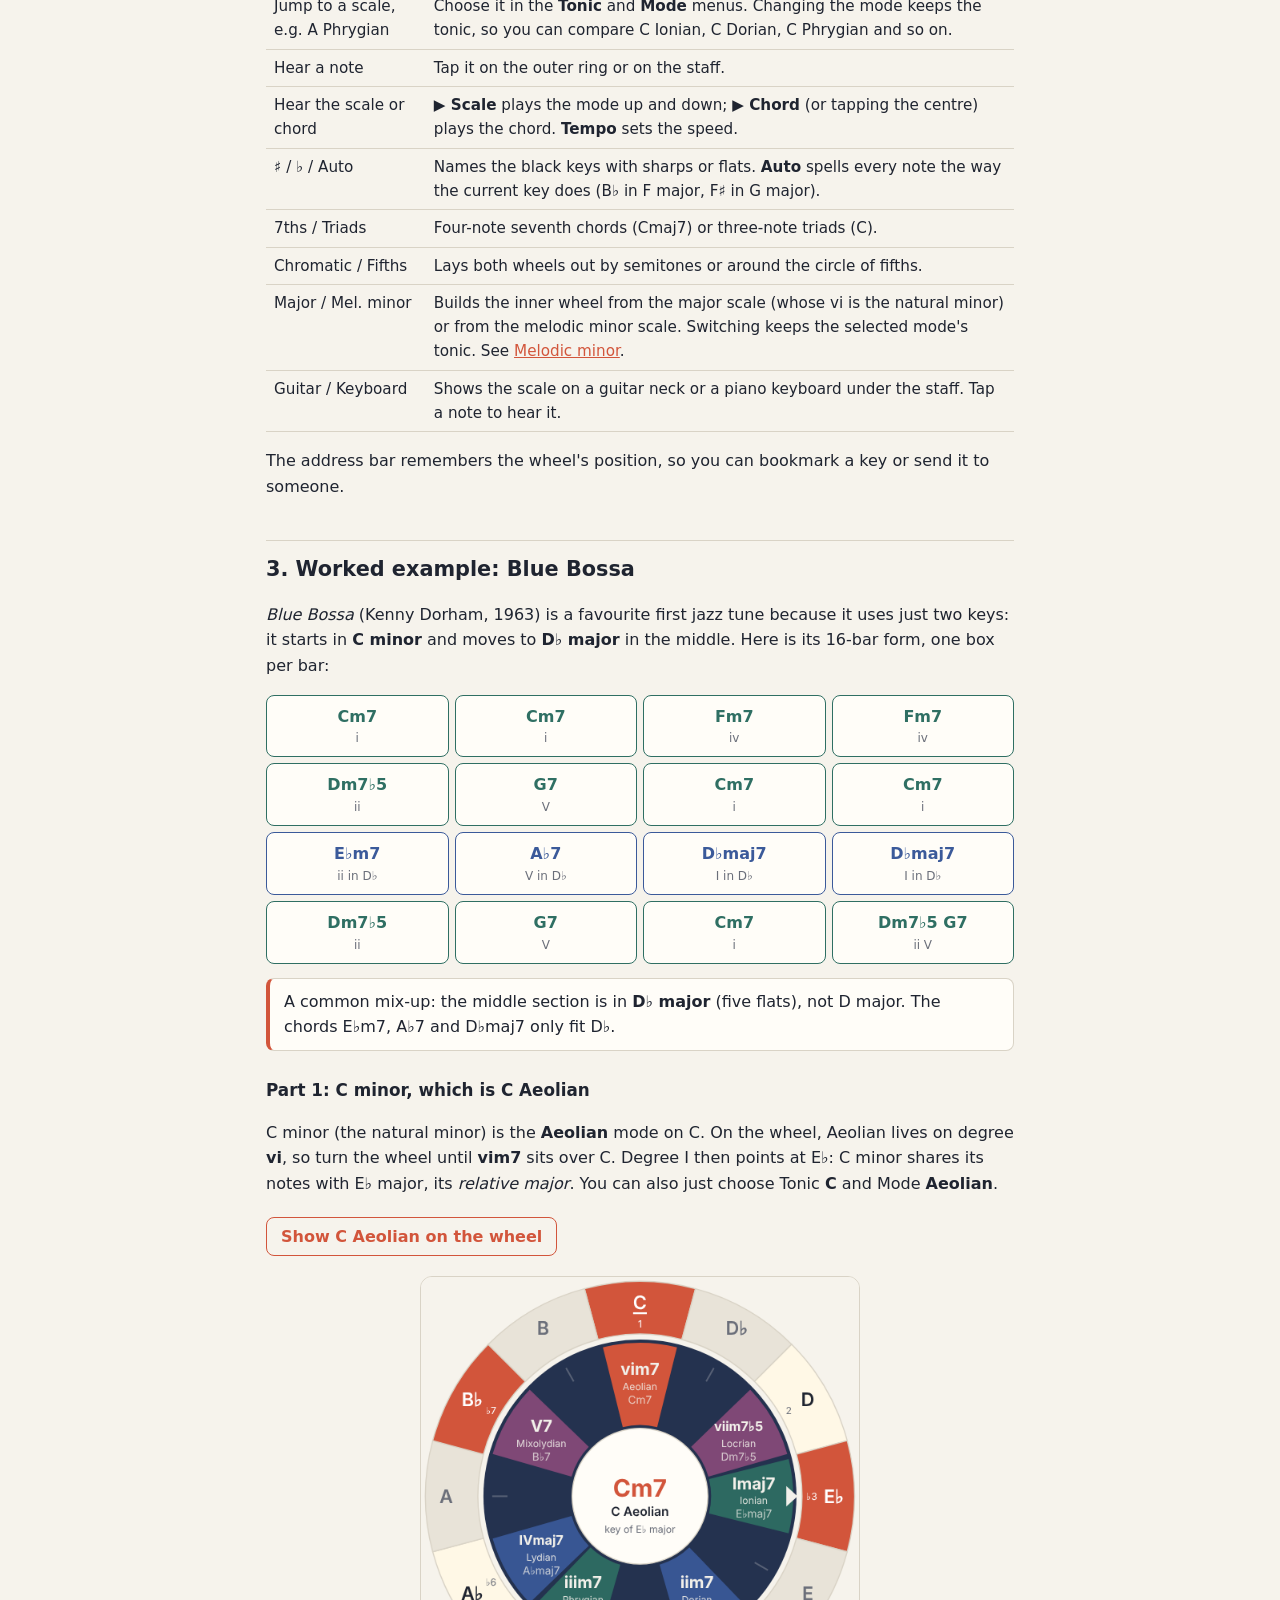
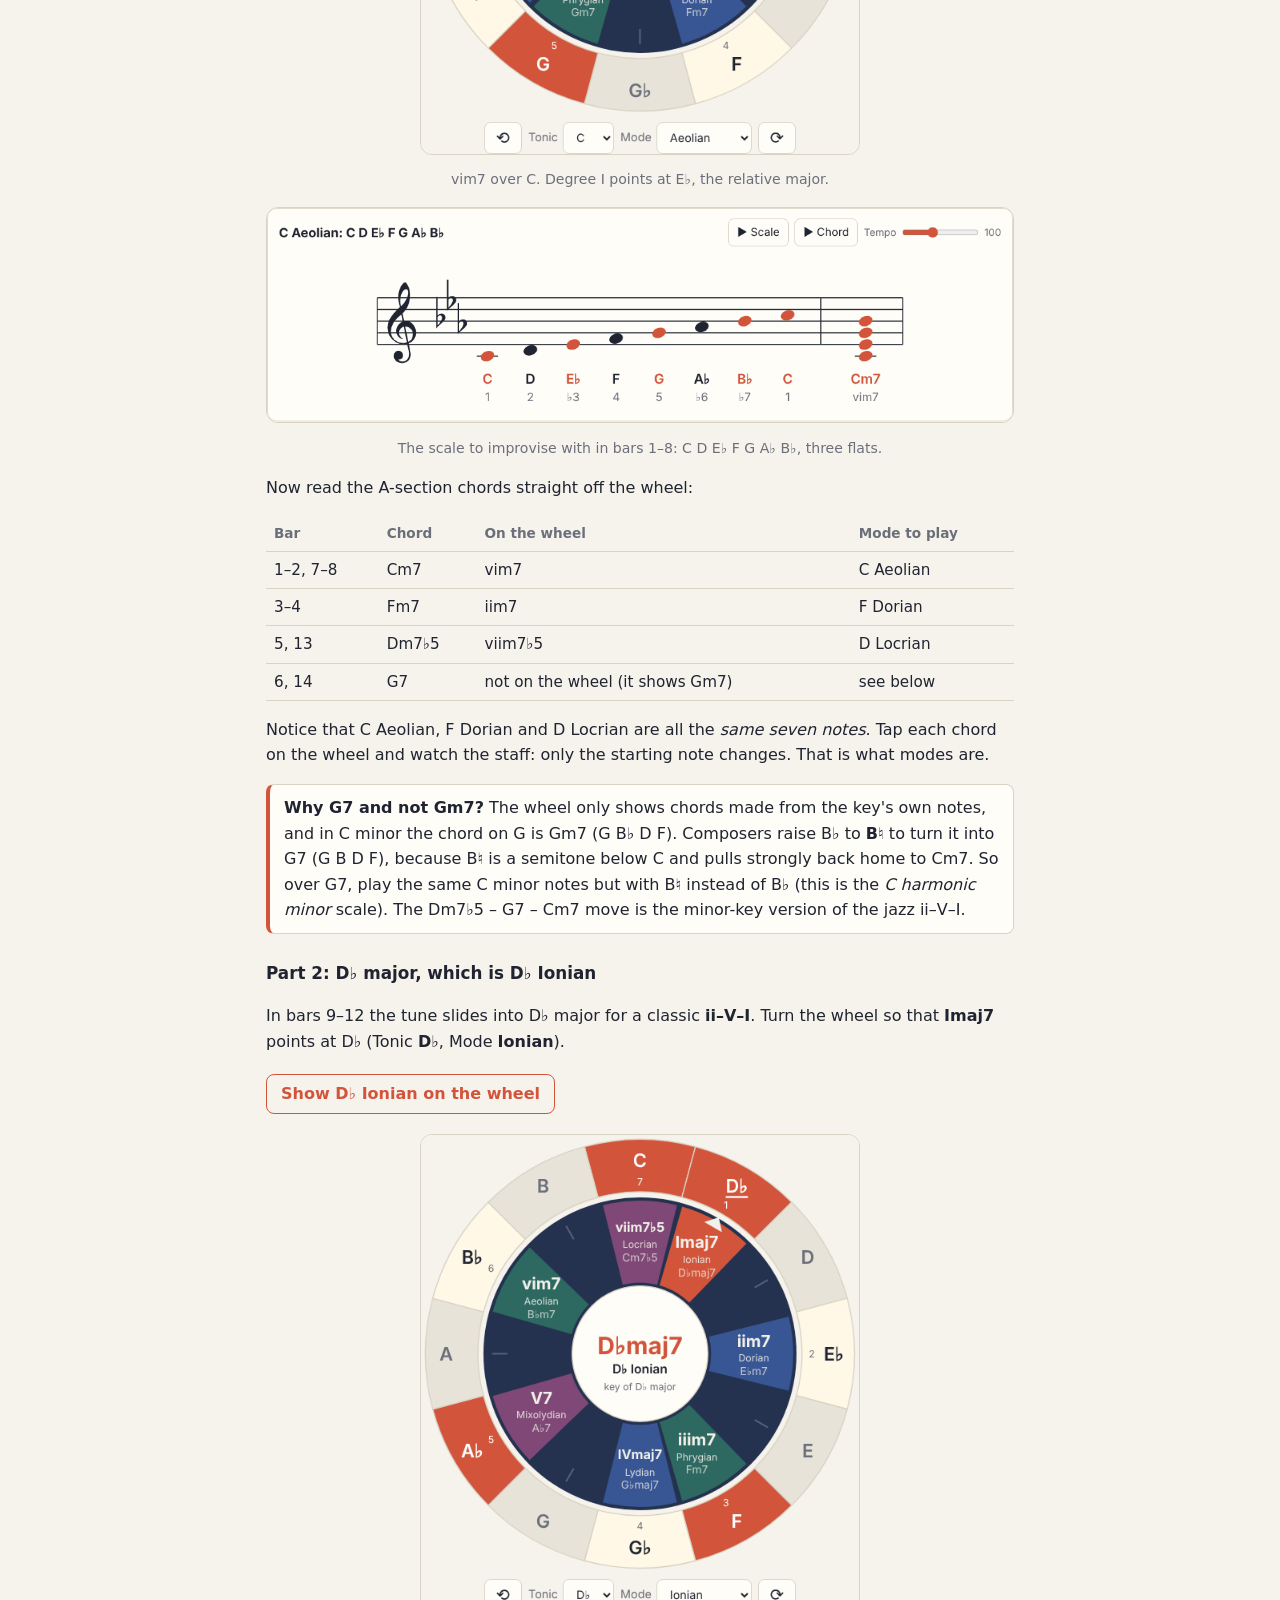
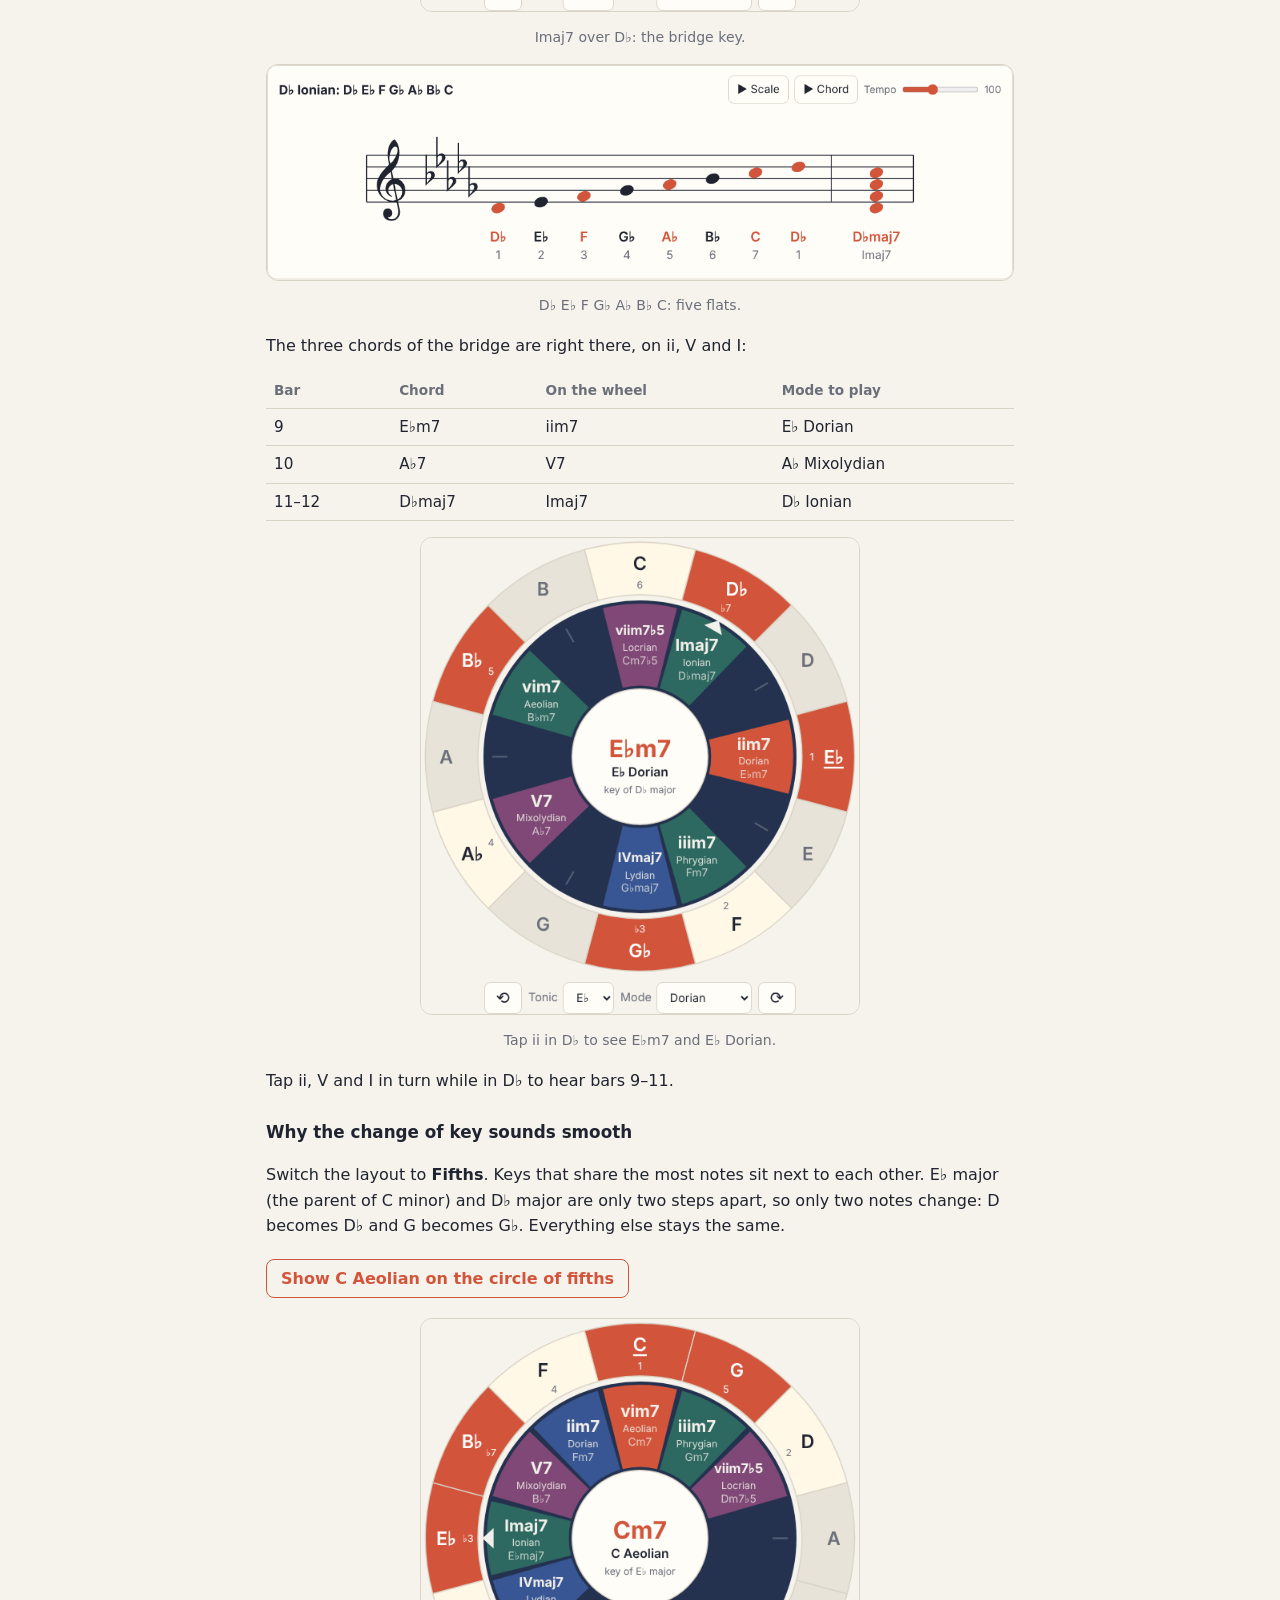
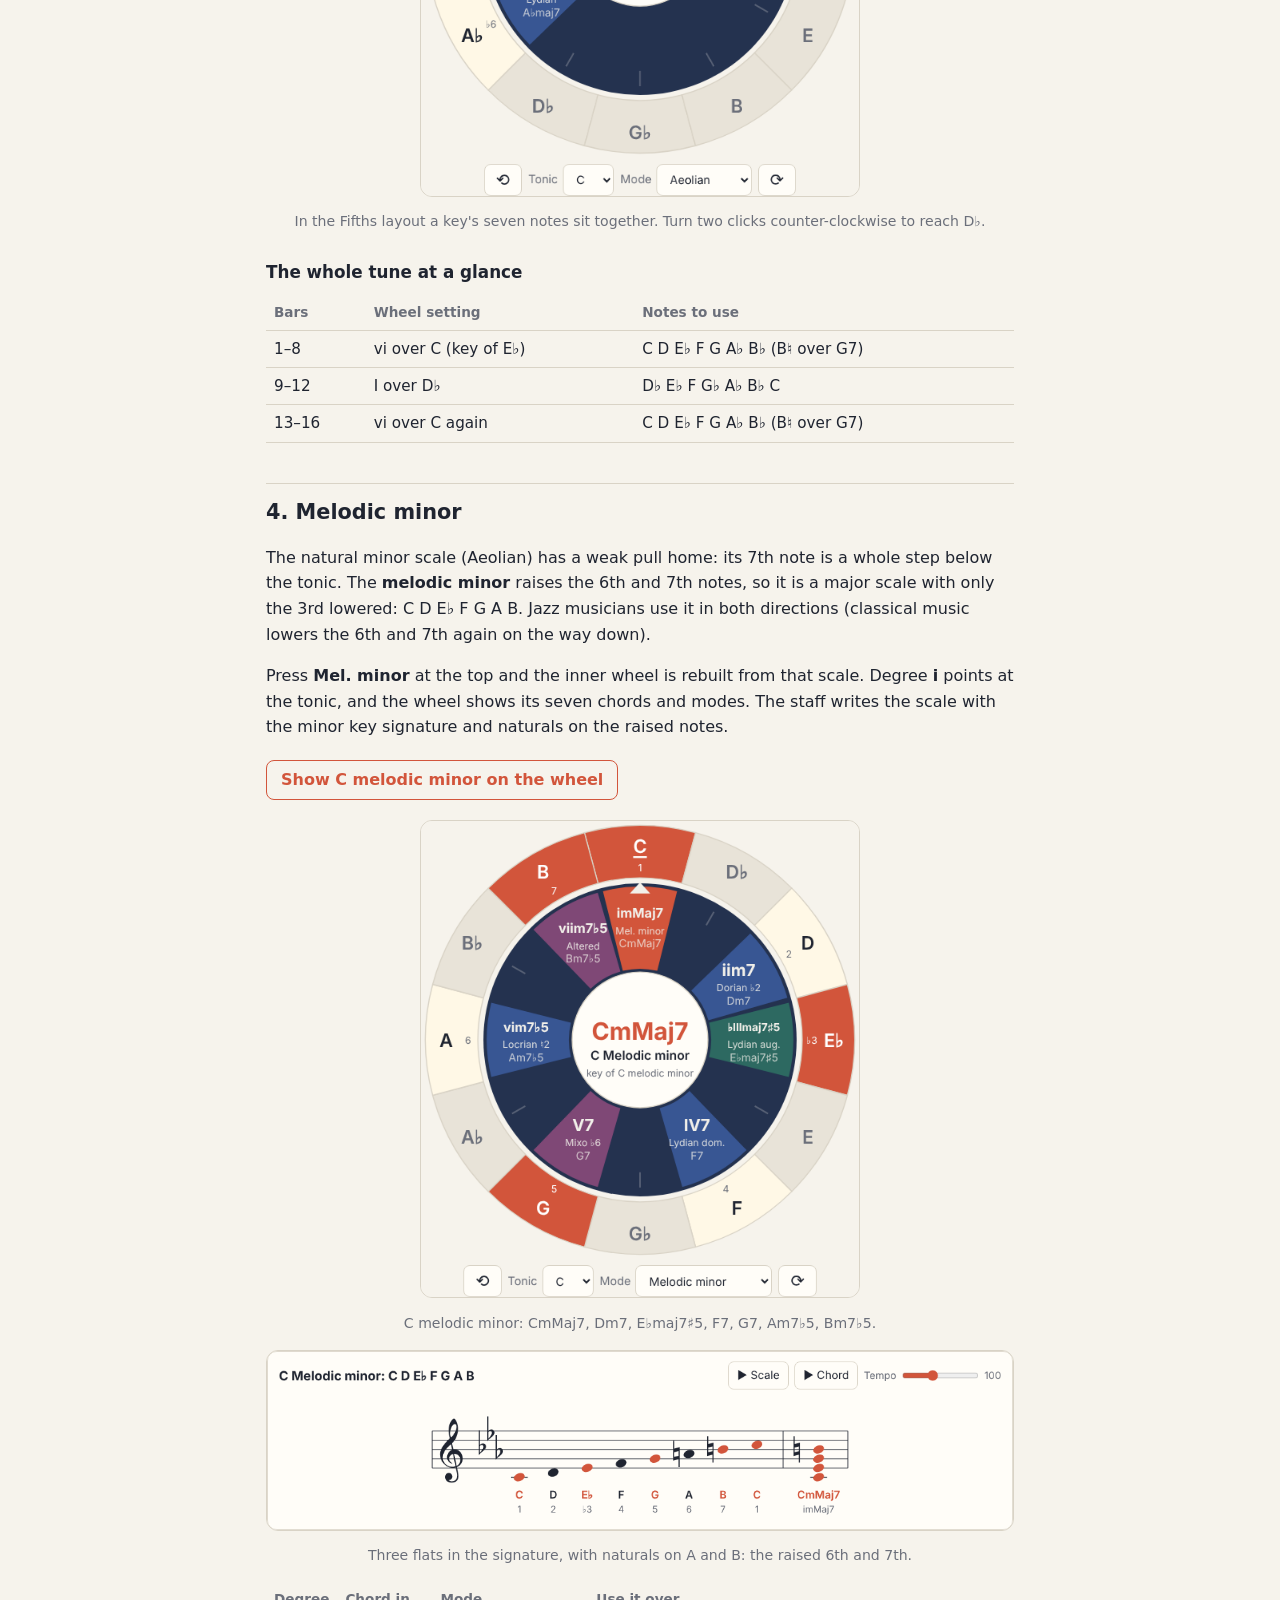
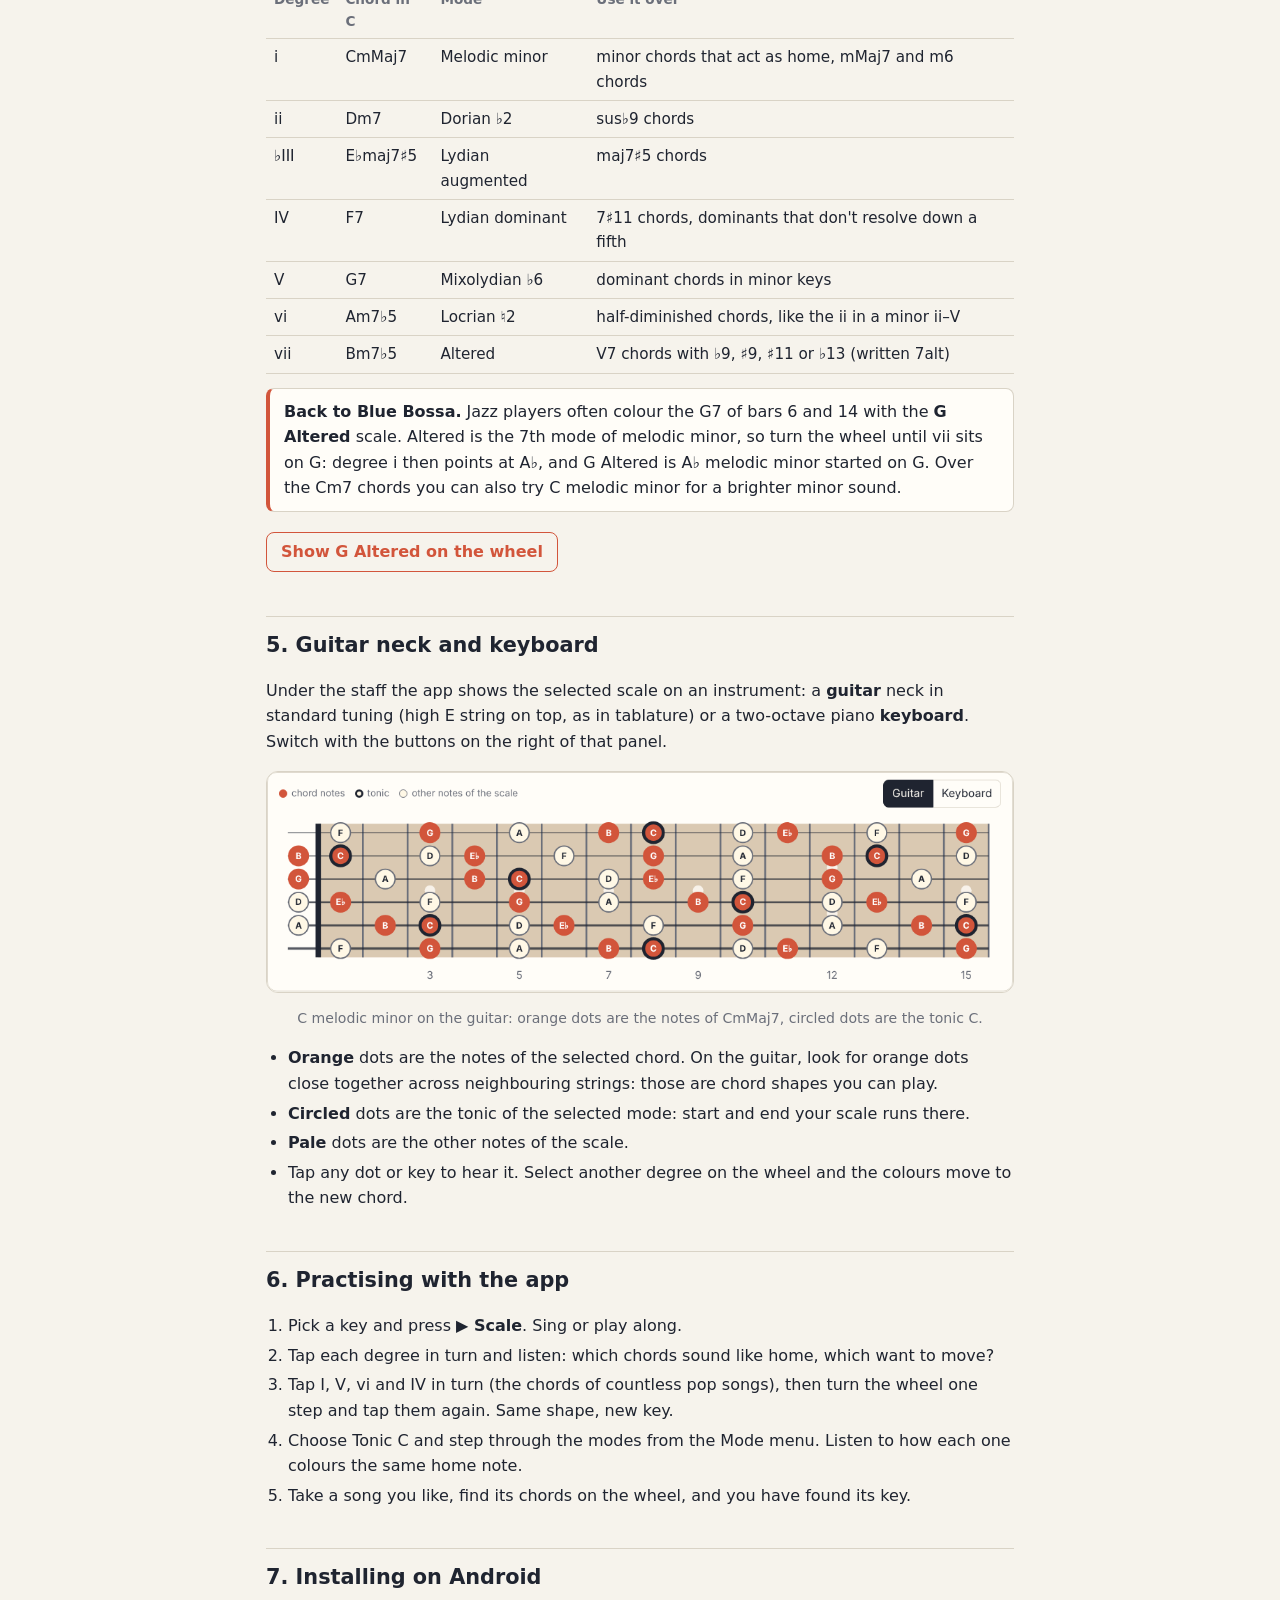
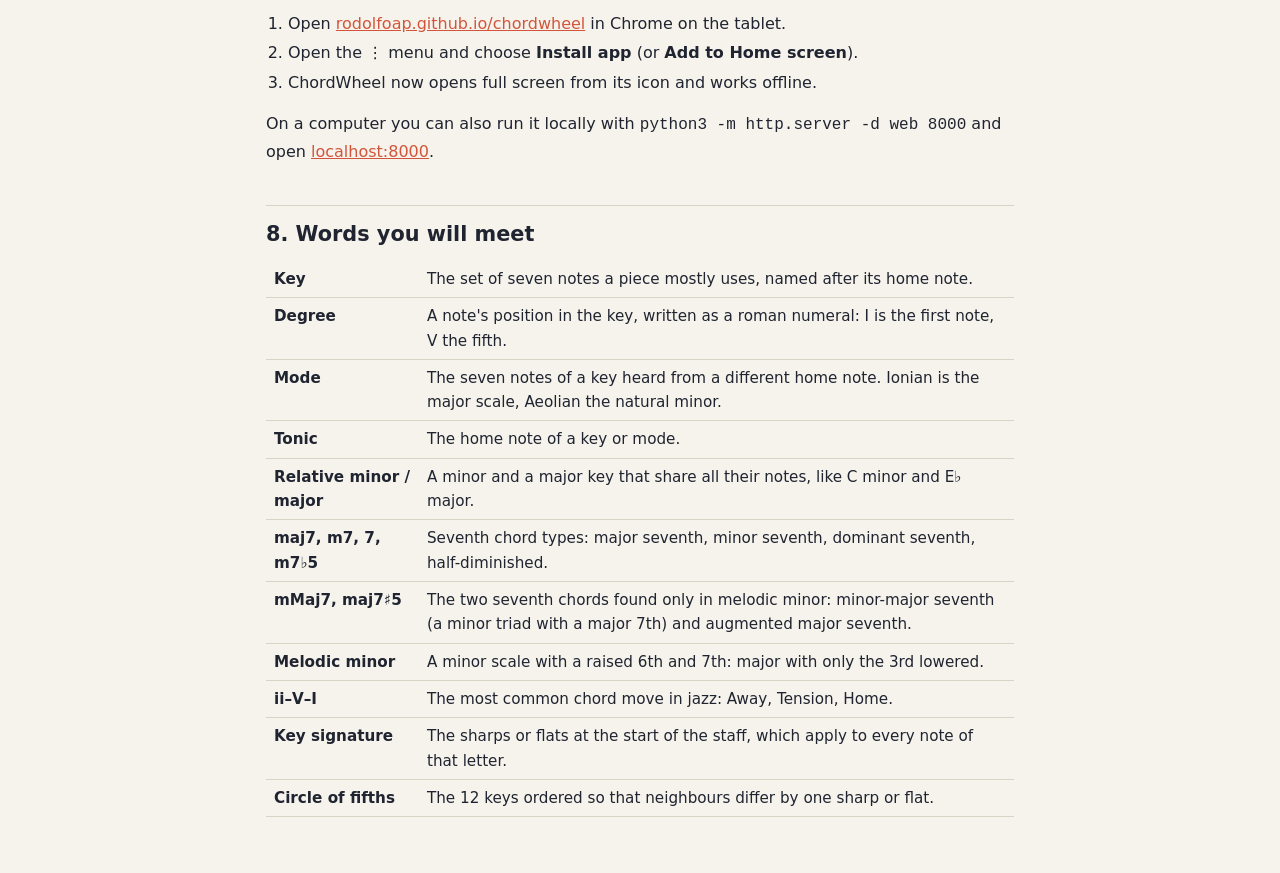
==== commit 27e1c34f: "Add guitar neck/keyboard views and a melodic minor wheel A guitar neck (default) or piano keyboard u" ====
--- a/web/manual.html
+++ b/web/manual.html
@@ -59,6 +59,8 @@
       <li><a href="#tour">A tour of the wheel</a></li>
       <li><a href="#controls">Controls</a></li>
       <li><a href="#bossa">Worked example: Blue Bossa</a></li>
+      <li><a href="#melodic">Melodic minor</a></li>
+      <li><a href="#instruments">Guitar neck and keyboard</a></li>
       <li><a href="#practice">Practising with the app</a></li>
       <li><a href="#install">Installing on Android</a></li>
       <li><a href="#words">Words you will meet</a></li>
@@ -81,7 +83,7 @@
     <li><strong>The centre</strong> shows the selected chord, its mode and the parent key.</li>
     <li><strong>The staff</strong> at the bottom shows the selected mode as a scale, with the key signature, the note names and the step numbers, followed by the selected chord.</li>
   </ul>
-  <p><a class="try" data-wheel="k=0&d=0&a=2&s=1&f=0" href="index.html#k=0&d=0&a=2&s=1&f=0">Show C major on the wheel</a></p>
+  <p><a class="try" data-wheel="k=0&d=0&a=2&s=1&f=0&m=0" href="index.html#k=0&d=0&a=2&s=1&f=0&m=0">Show C major on the wheel</a></p>
 
   <h2 id="controls">2. Controls</h2>
   <table>
@@ -94,6 +96,8 @@
     <tr><td>♯ / ♭ / Auto</td><td>Names the black keys with sharps or flats. <strong>Auto</strong> spells every note the way the current key does (B♭ in F major, F♯ in G major).</td></tr>
     <tr><td>7ths / Triads</td><td>Four-note seventh chords (Cmaj7) or three-note triads (C).</td></tr>
     <tr><td>Chromatic / Fifths</td><td>Lays both wheels out by semitones or around the circle of fifths.</td></tr>
+    <tr><td>Major / Mel. minor</td><td>Builds the inner wheel from the major scale (whose vi is the natural minor) or from the melodic minor scale. Switching keeps the selected mode's tonic. See <a href="#melodic">Melodic minor</a>.</td></tr>
+    <tr><td>Guitar / Keyboard</td><td>Shows the scale on a guitar neck or a piano keyboard under the staff. Tap a note to hear it.</td></tr>
   </table>
   <p>The address bar remembers the wheel's position, so you can bookmark a key or send it to someone.</p>
 
@@ -109,7 +113,7 @@
 
   <h3>Part 1: C minor, which is C Aeolian</h3>
   <p>C minor (the natural minor) is the <strong>Aeolian</strong> mode on C. On the wheel, Aeolian lives on degree <strong>vi</strong>, so turn the wheel until <strong>vim7</strong> sits over C. Degree I then points at E♭: C minor shares its notes with E♭ major, its <em>relative major</em>. You can also just choose Tonic <strong>C</strong> and Mode <strong>Aeolian</strong>.</p>
-  <p><a class="try" data-wheel="k=3&d=5&a=2&s=1&f=0" href="index.html#k=3&d=5&a=2&s=1&f=0">Show C Aeolian on the wheel</a></p>
+  <p><a class="try" data-wheel="k=3&d=5&a=2&s=1&f=0&m=0" href="index.html#k=3&d=5&a=2&s=1&f=0&m=0">Show C Aeolian on the wheel</a></p>
   <figure class="wheel">
     <img src="manual/c-aeolian.png" alt="The wheel with vim7 over C, showing C Aeolian in the key of E-flat major" width="547" height="595" loading="lazy">
     <figcaption>vim7 over C. Degree I points at E♭, the relative major.</figcaption>
@@ -131,7 +135,7 @@
 
   <h3>Part 2: D♭ major, which is D♭ Ionian</h3>
   <p>In bars 9–12 the tune slides into D♭ major for a classic <strong>ii–V–I</strong>. Turn the wheel so that <strong>Imaj7</strong> points at D♭ (Tonic <strong>D♭</strong>, Mode <strong>Ionian</strong>).</p>
-  <p><a class="try" data-wheel="k=1&d=0&a=2&s=1&f=0" href="index.html#k=1&d=0&a=2&s=1&f=0">Show D♭ Ionian on the wheel</a></p>
+  <p><a class="try" data-wheel="k=1&d=0&a=2&s=1&f=0&m=0" href="index.html#k=1&d=0&a=2&s=1&f=0&m=0">Show D♭ Ionian on the wheel</a></p>
   <figure class="wheel">
     <img src="manual/db-ionian.png" alt="The wheel with Imaj7 over D-flat" width="547" height="595" loading="lazy">
     <figcaption>Imaj7 over D♭: the bridge key.</figcaption>
@@ -155,7 +159,7 @@
 
   <h3>Why the change of key sounds smooth</h3>
   <p>Switch the layout to <strong>Fifths</strong>. Keys that share the most notes sit next to each other. E♭ major (the parent of C minor) and D♭ major are only two steps apart, so only two notes change: D becomes D♭ and G becomes G♭. Everything else stays the same.</p>
-  <p><a class="try" data-wheel="k=3&d=5&a=2&s=1&f=1" href="index.html#k=3&d=5&a=2&s=1&f=1">Show C Aeolian on the circle of fifths</a></p>
+  <p><a class="try" data-wheel="k=3&d=5&a=2&s=1&f=1&m=0" href="index.html#k=3&d=5&a=2&s=1&f=1&m=0">Show C Aeolian on the circle of fifths</a></p>
   <figure class="wheel">
     <img src="manual/fifths.png" alt="The wheel in circle-of-fifths layout, with the seven notes of C minor next to each other" width="547" height="595" loading="lazy">
     <figcaption>In the Fifths layout a key's seven notes sit together. Turn two clicks counter-clockwise to reach D♭.</figcaption>
@@ -169,7 +173,45 @@
     <tr><td>13–16</td><td>vi over C again</td><td>C D E♭ F G A♭ B♭ (B♮ over G7)</td></tr>
   </table>
 
-  <h2 id="practice">4. Practising with the app</h2>
+  <h2 id="melodic">4. Melodic minor</h2>
+  <p>The natural minor scale (Aeolian) has a weak pull home: its 7th note is a whole step below the tonic. The <strong>melodic minor</strong> raises the 6th and 7th notes, so it is a major scale with only the 3rd lowered: C D E♭ F G A B. Jazz musicians use it in both directions (classical music lowers the 6th and 7th again on the way down).</p>
+  <p>Press <strong>Mel. minor</strong> at the top and the inner wheel is rebuilt from that scale. Degree <strong>i</strong> points at the tonic, and the wheel shows its seven chords and modes. The staff writes the scale with the minor key signature and naturals on the raised notes.</p>
+  <p><a class="try" data-wheel="k=0&d=0&a=2&s=1&f=0&m=1" href="index.html#k=0&d=0&a=2&s=1&f=0&m=1">Show C melodic minor on the wheel</a></p>
+  <figure class="wheel">
+    <img src="manual/melodic-minor.png" alt="The wheel in melodic minor mode with i over C" width="547" height="595" loading="lazy">
+    <figcaption>C melodic minor: CmMaj7, Dm7, E♭maj7♯5, F7, G7, Am7♭5, Bm7♭5.</figcaption>
+  </figure>
+  <figure>
+    <img src="manual/melodic-minor-staff.png" alt="Staff showing C melodic minor with three flats and naturals on A and B" width="1068" height="256" loading="lazy">
+    <figcaption>Three flats in the signature, with naturals on A and B: the raised 6th and 7th.</figcaption>
+  </figure>
+  <table>
+    <tr><th>Degree</th><th>Chord in C</th><th>Mode</th><th>Use it over</th></tr>
+    <tr><td>i</td><td>CmMaj7</td><td>Melodic minor</td><td>minor chords that act as home, mMaj7 and m6 chords</td></tr>
+    <tr><td>ii</td><td>Dm7</td><td>Dorian ♭2</td><td>sus♭9 chords</td></tr>
+    <tr><td>♭III</td><td>E♭maj7♯5</td><td>Lydian augmented</td><td>maj7♯5 chords</td></tr>
+    <tr><td>IV</td><td>F7</td><td>Lydian dominant</td><td>7♯11 chords, dominants that don't resolve down a fifth</td></tr>
+    <tr><td>V</td><td>G7</td><td>Mixolydian ♭6</td><td>dominant chords in minor keys</td></tr>
+    <tr><td>vi</td><td>Am7♭5</td><td>Locrian ♮2</td><td>half-diminished chords, like the ii in a minor ii–V</td></tr>
+    <tr><td>vii</td><td>Bm7♭5</td><td>Altered</td><td>V7 chords with ♭9, ♯9, ♯11 or ♭13 (written 7alt)</td></tr>
+  </table>
+  <div class="note"><strong>Back to Blue Bossa.</strong> Jazz players often colour the G7 of bars 6 and 14 with the <strong>G Altered</strong> scale. Altered is the 7th mode of melodic minor, so turn the wheel until vii sits on G: degree i then points at A♭, and G Altered is A♭ melodic minor started on G. Over the Cm7 chords you can also try C melodic minor for a brighter minor sound.</div>
+  <p><a class="try" data-wheel="k=8&d=6&a=2&s=1&f=0&m=1" href="index.html#k=8&d=6&a=2&s=1&f=0&m=1">Show G Altered on the wheel</a></p>
+
+  <h2 id="instruments">5. Guitar neck and keyboard</h2>
+  <p>Under the staff the app shows the selected scale on an instrument: a <strong>guitar</strong> neck in standard tuning (high E string on top, as in tablature) or a two-octave piano <strong>keyboard</strong>. Switch with the buttons on the right of that panel.</p>
+  <figure>
+    <img src="manual/guitar.png" alt="Guitar neck showing C melodic minor, with the CmMaj7 chord notes in orange and the tonic C circled" width="1068" height="316" loading="lazy">
+    <figcaption>C melodic minor on the guitar: orange dots are the notes of CmMaj7, circled dots are the tonic C.</figcaption>
+  </figure>
+  <ul>
+    <li><strong>Orange</strong> dots are the notes of the selected chord. On the guitar, look for orange dots close together across neighbouring strings: those are chord shapes you can play.</li>
+    <li><strong>Circled</strong> dots are the tonic of the selected mode: start and end your scale runs there.</li>
+    <li><strong>Pale</strong> dots are the other notes of the scale.</li>
+    <li>Tap any dot or key to hear it. Select another degree on the wheel and the colours move to the new chord.</li>
+  </ul>
+
+  <h2 id="practice">6. Practising with the app</h2>
   <ol>
     <li>Pick a key and press <strong>▶ Scale</strong>. Sing or play along.</li>
     <li>Tap each degree in turn and listen: which chords sound like home, which want to move?</li>
@@ -178,7 +220,7 @@
     <li>Take a song you like, find its chords on the wheel, and you have found its key.</li>
   </ol>
 
-  <h2 id="install">5. Installing on Android</h2>
+  <h2 id="install">7. Installing on Android</h2>
   <ol>
     <li>Open <a href="https://rodolfoap.github.io/chordwheel/" target="_blank" rel="noopener">rodolfoap.github.io/chordwheel</a> in Chrome on the tablet.</li>
     <li>Open the ⋮ menu and choose <strong>Install app</strong> (or <strong>Add to Home screen</strong>).</li>
@@ -186,7 +228,7 @@
   </ol>
   <p>On a computer you can also run it locally with <code>python3 -m http.server -d web 8000</code> and open <a href="http://localhost:8000">localhost:8000</a>.</p>
 
-  <h2 id="words">6. Words you will meet</h2>
+  <h2 id="words">8. Words you will meet</h2>
   <table>
     <tr><td><strong>Key</strong></td><td>The set of seven notes a piece mostly uses, named after its home note.</td></tr>
     <tr><td><strong>Degree</strong></td><td>A note's position in the key, written as a roman numeral: I is the first note, V the fifth.</td></tr>
@@ -194,6 +236,8 @@
     <tr><td><strong>Tonic</strong></td><td>The home note of a key or mode.</td></tr>
     <tr><td><strong>Relative minor / major</strong></td><td>A minor and a major key that share all their notes, like C minor and E♭ major.</td></tr>
     <tr><td><strong>maj7, m7, 7, m7♭5</strong></td><td>Seventh chord types: major seventh, minor seventh, dominant seventh, half-diminished.</td></tr>
+    <tr><td><strong>mMaj7, maj7♯5</strong></td><td>The two seventh chords found only in melodic minor: minor-major seventh (a minor triad with a major 7th) and augmented major seventh.</td></tr>
+    <tr><td><strong>Melodic minor</strong></td><td>A minor scale with a raised 6th and 7th: major with only the 3rd lowered.</td></tr>
     <tr><td><strong>ii–V–I</strong></td><td>The most common chord move in jazz: Away, Tension, Home.</td></tr>
     <tr><td><strong>Key signature</strong></td><td>The sharps or flats at the start of the staff, which apply to every note of that letter.</td></tr>
     <tr><td><strong>Circle of fifths</strong></td><td>The 12 keys ordered so that neighbours differ by one sharp or flat.</td></tr>
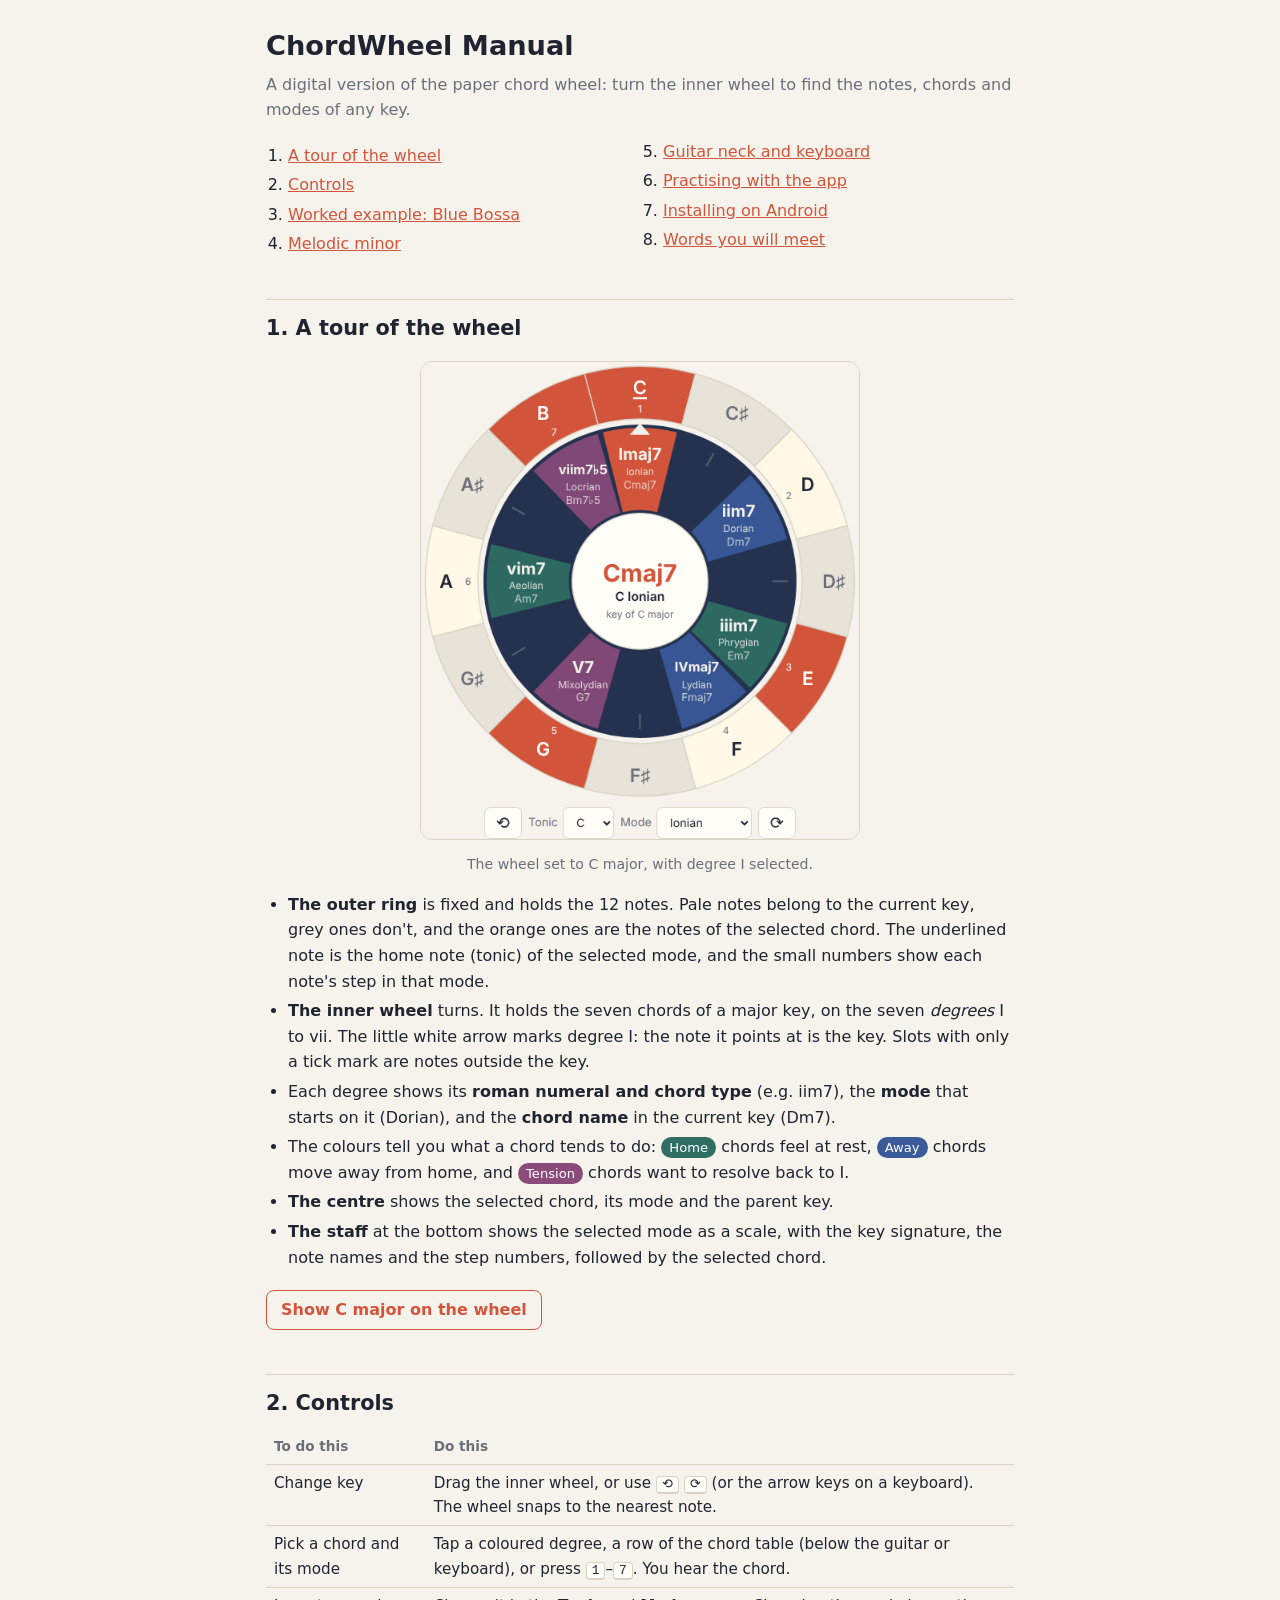
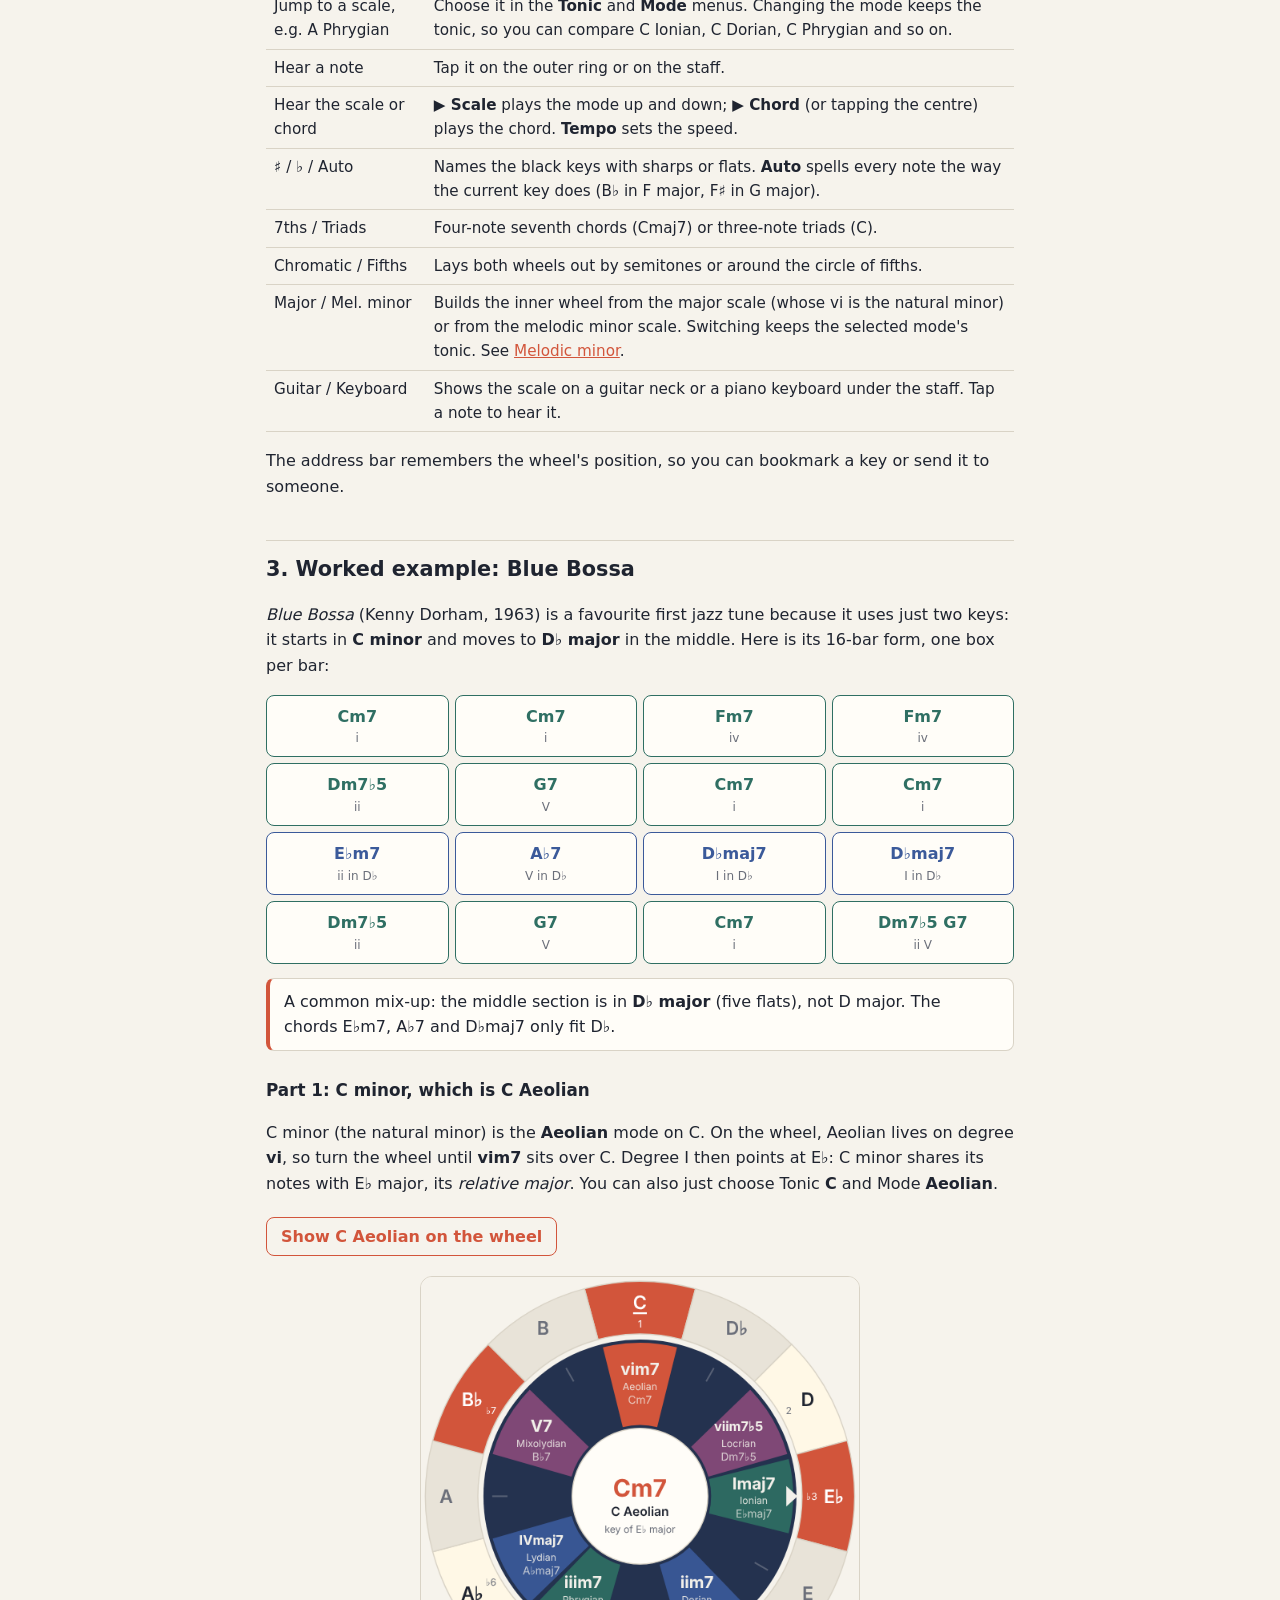
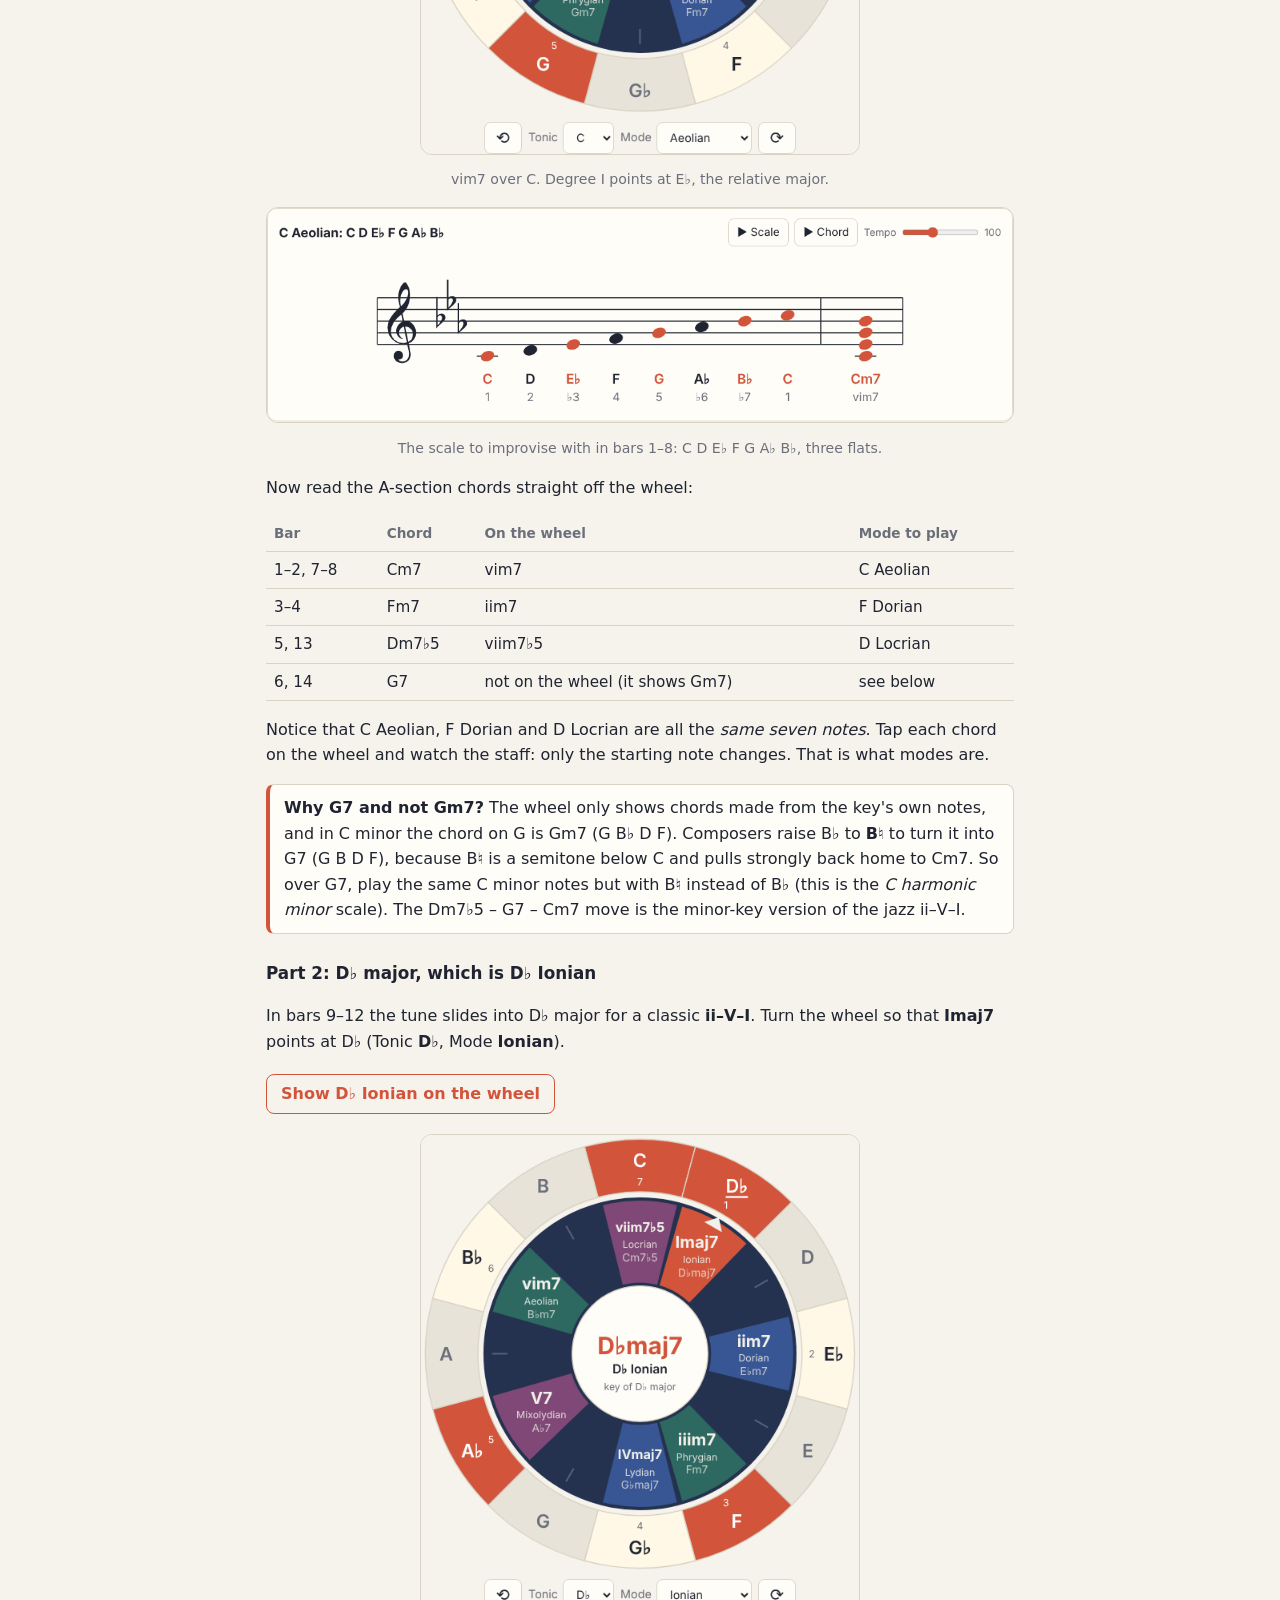
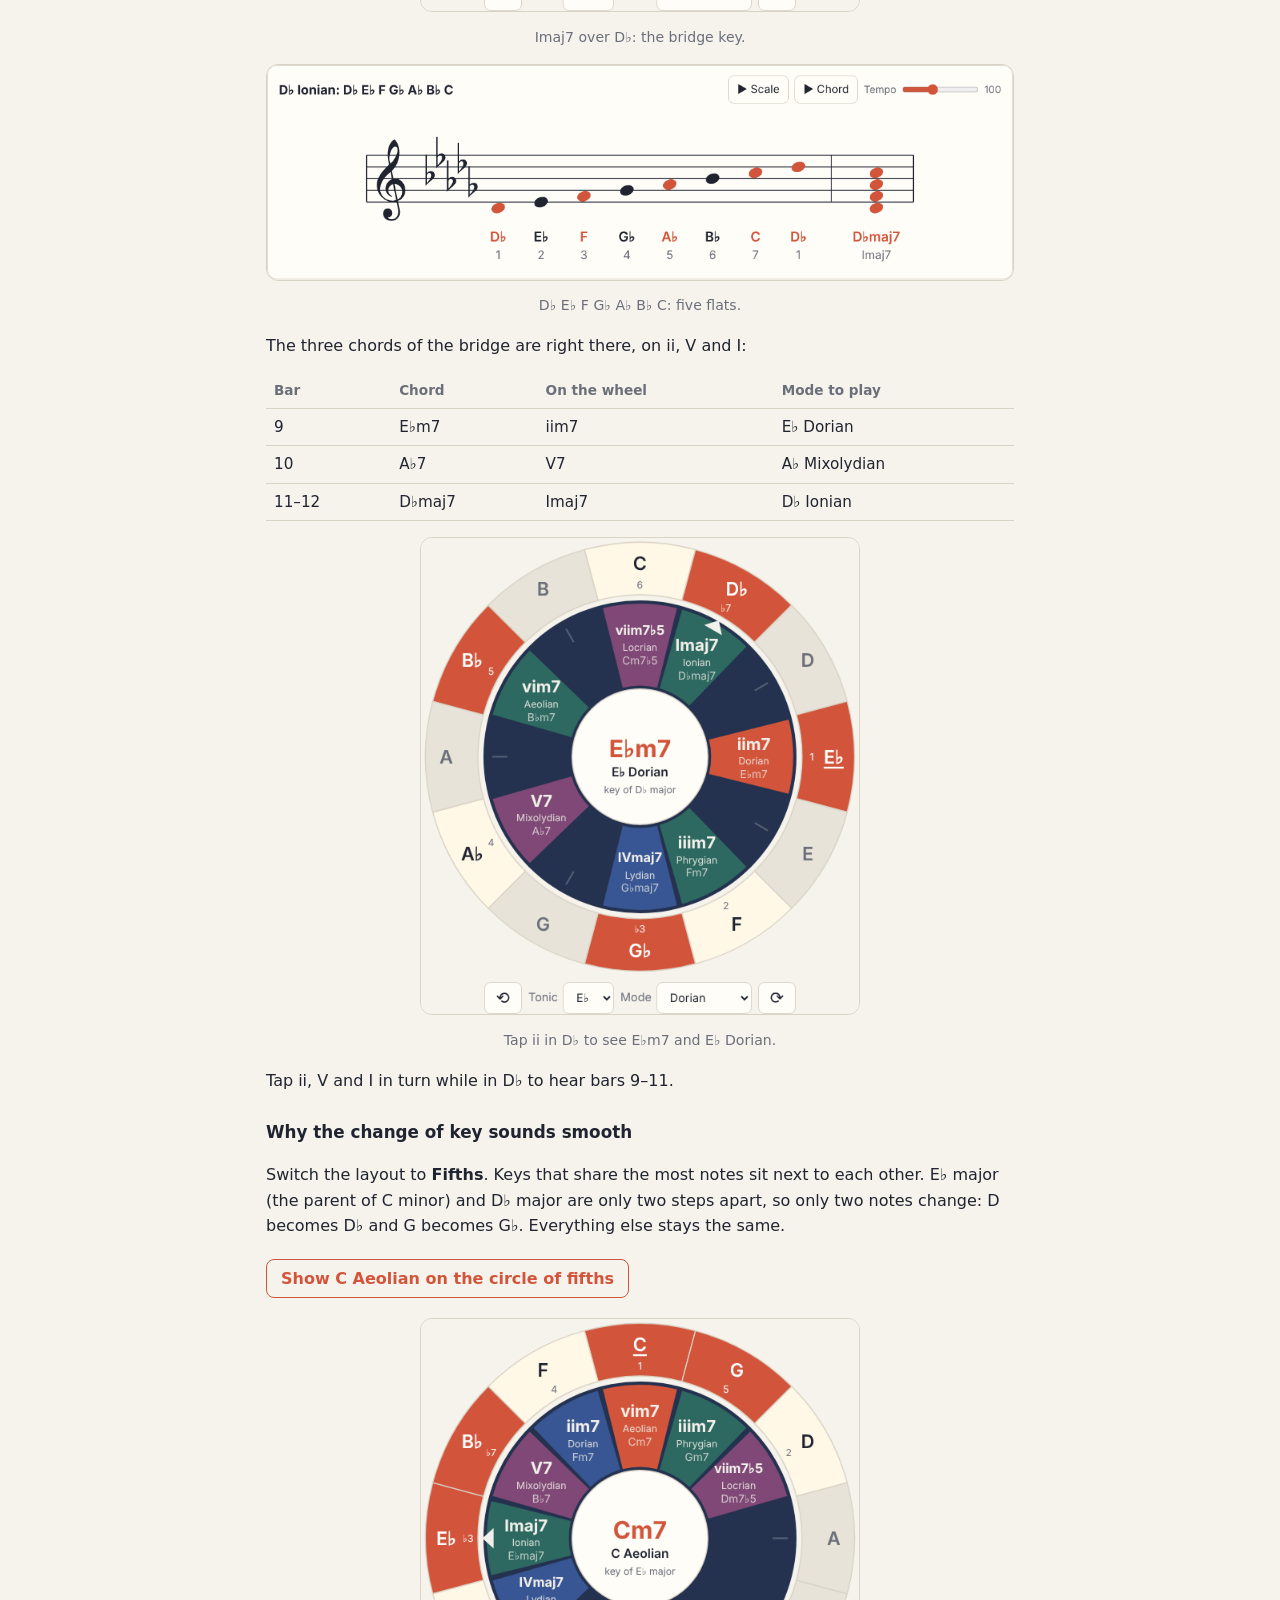
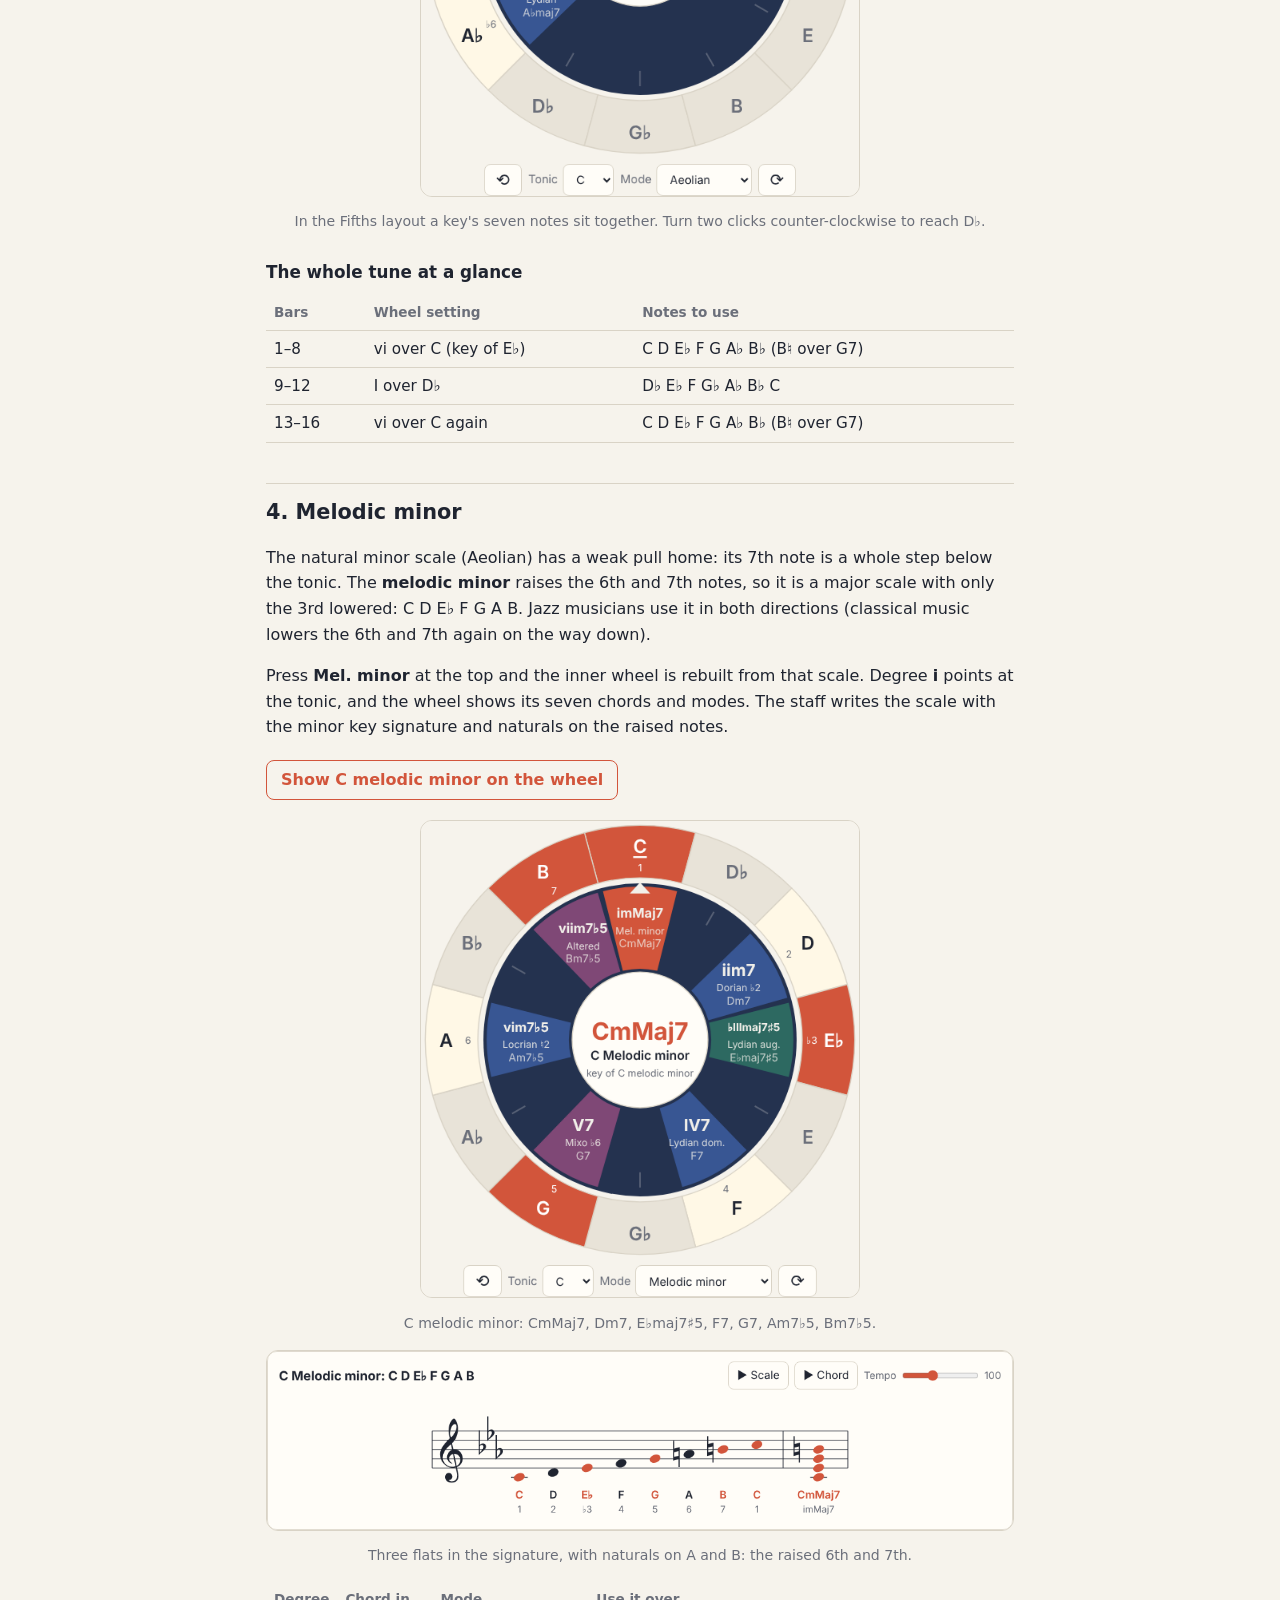
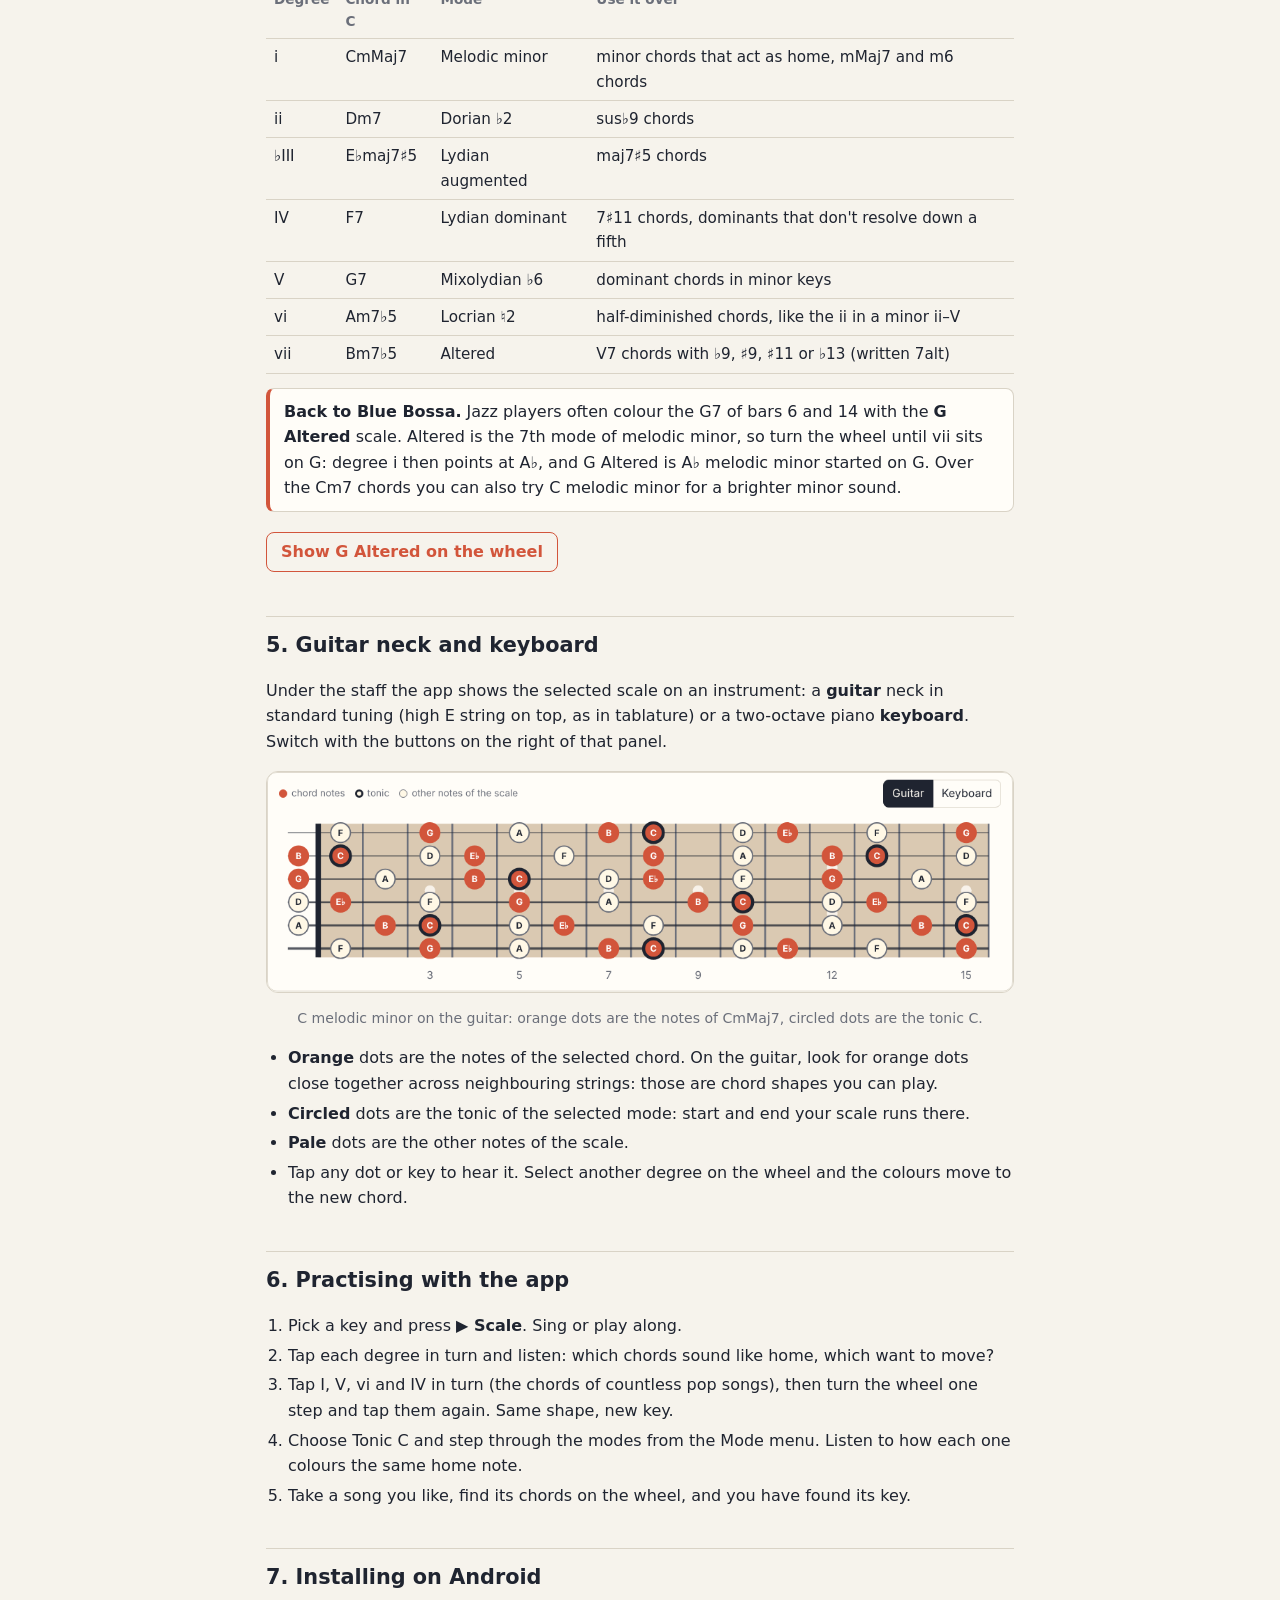
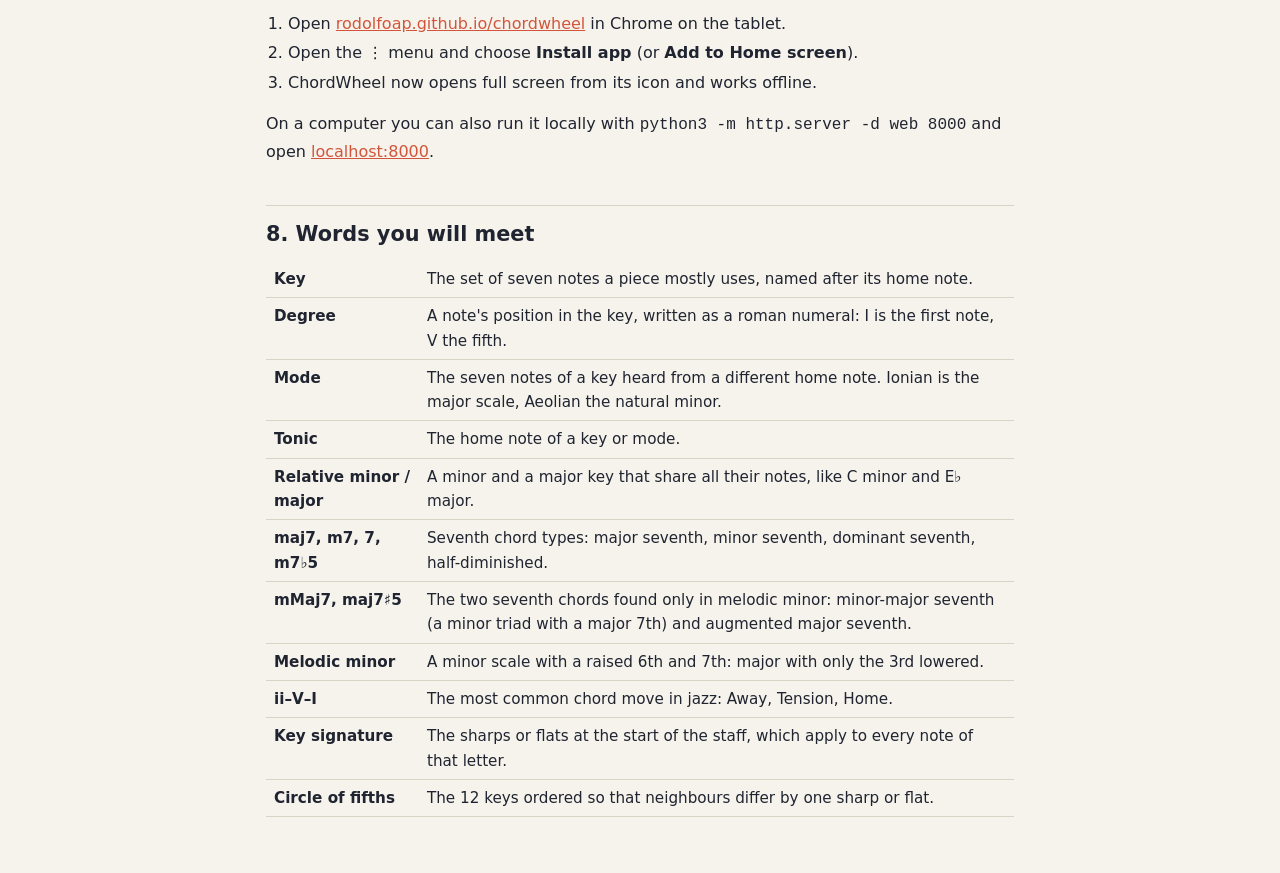
==== commit 639c7d60: "Always show chord details; remove the show/hide button Co-Authored-By: Claude Opus 5.5 <noreply@anth" ====
--- a/web/manual.html
+++ b/web/manual.html
@@ -89,7 +89,7 @@
   <table>
     <tr><th>To do this</th><th>Do this</th></tr>
     <tr><td>Change key</td><td>Drag the inner wheel, or use <kbd>⟲</kbd> <kbd>⟳</kbd> (or the arrow keys on a keyboard). The wheel snaps to the nearest note.</td></tr>
-    <tr><td>Pick a chord and its mode</td><td>Tap a coloured degree, a row of the chord table (under <strong>Show chord details</strong>), or press <kbd>1</kbd>–<kbd>7</kbd>. You hear the chord.</td></tr>
+    <tr><td>Pick a chord and its mode</td><td>Tap a coloured degree, a row of the chord table (below the guitar or keyboard), or press <kbd>1</kbd>–<kbd>7</kbd>. You hear the chord.</td></tr>
     <tr><td>Jump to a scale, e.g. A Phrygian</td><td>Choose it in the <strong>Tonic</strong> and <strong>Mode</strong> menus. Changing the mode keeps the tonic, so you can compare C Ionian, C Dorian, C Phrygian and so on.</td></tr>
     <tr><td>Hear a note</td><td>Tap it on the outer ring or on the staff.</td></tr>
     <tr><td>Hear the scale or chord</td><td><strong>▶ Scale</strong> plays the mode up and down; <strong>▶ Chord</strong> (or tapping the centre) plays the chord. <strong>Tempo</strong> sets the speed.</td></tr>
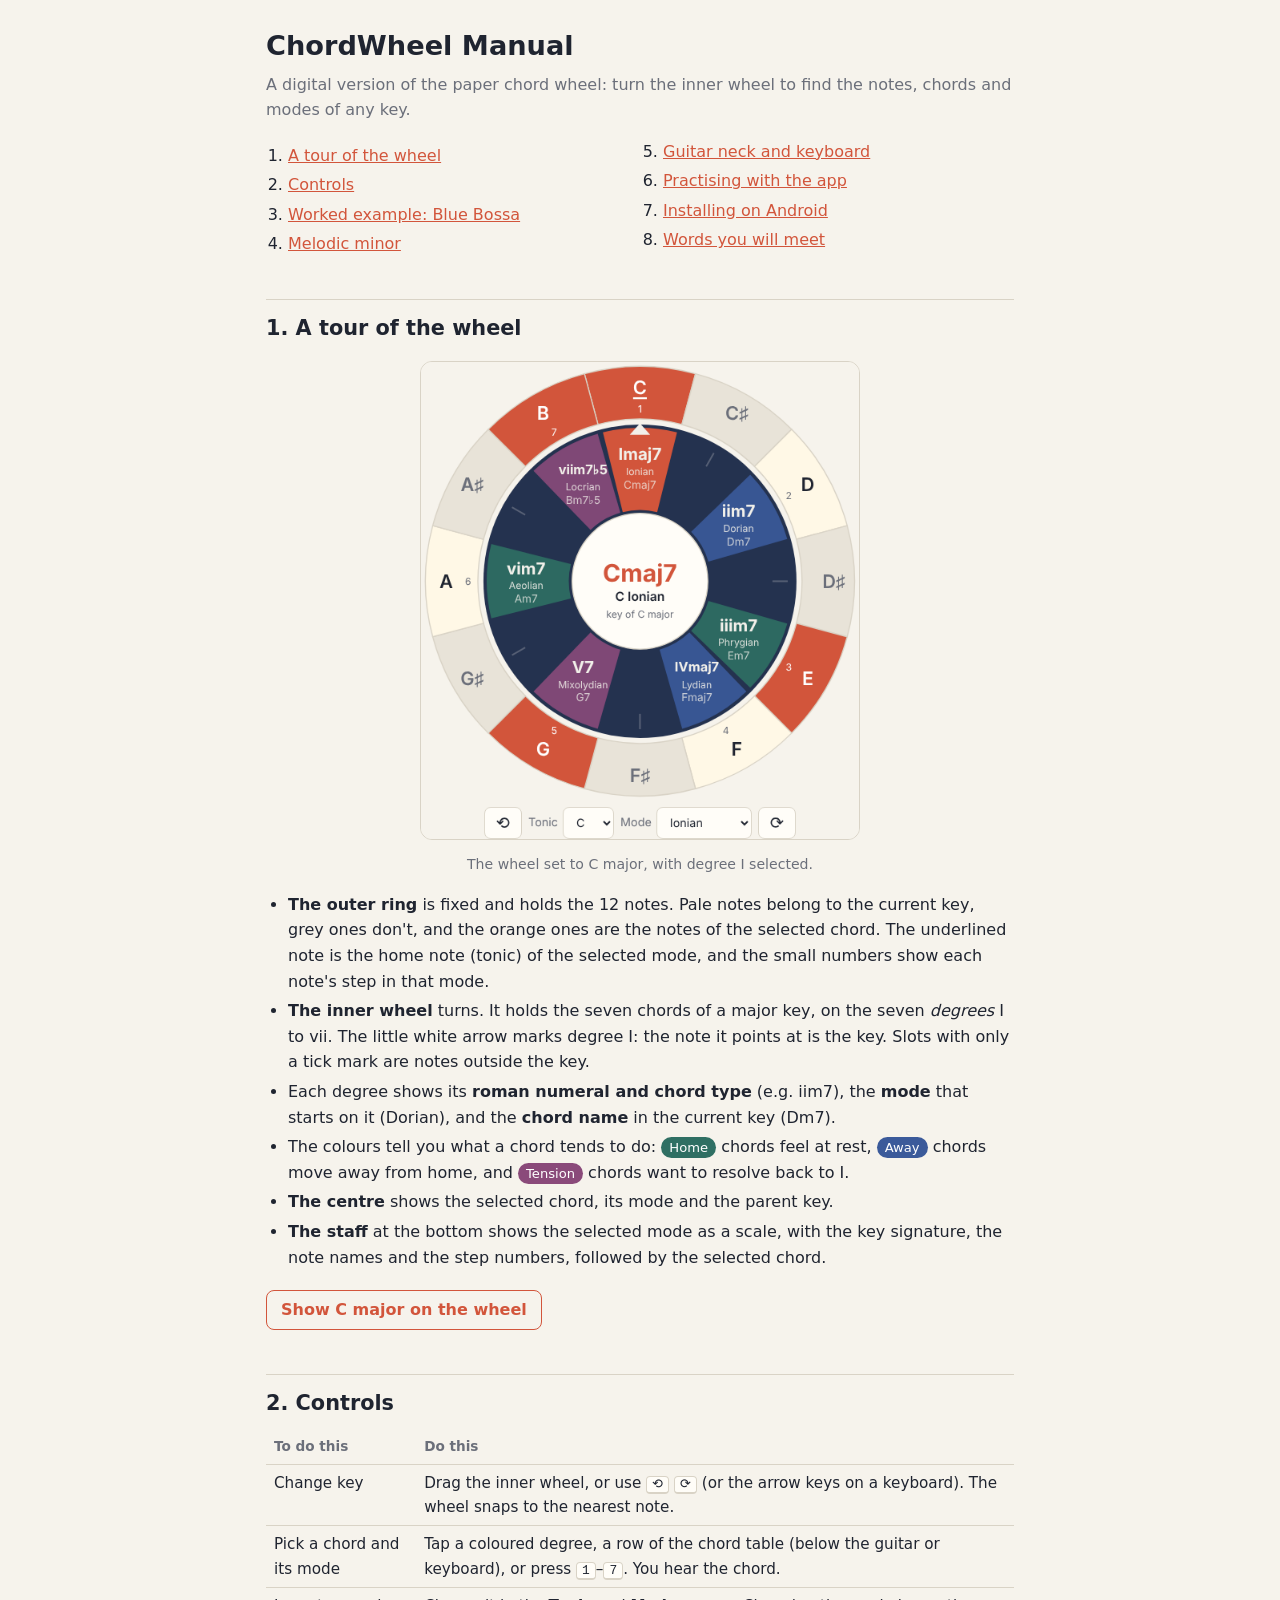
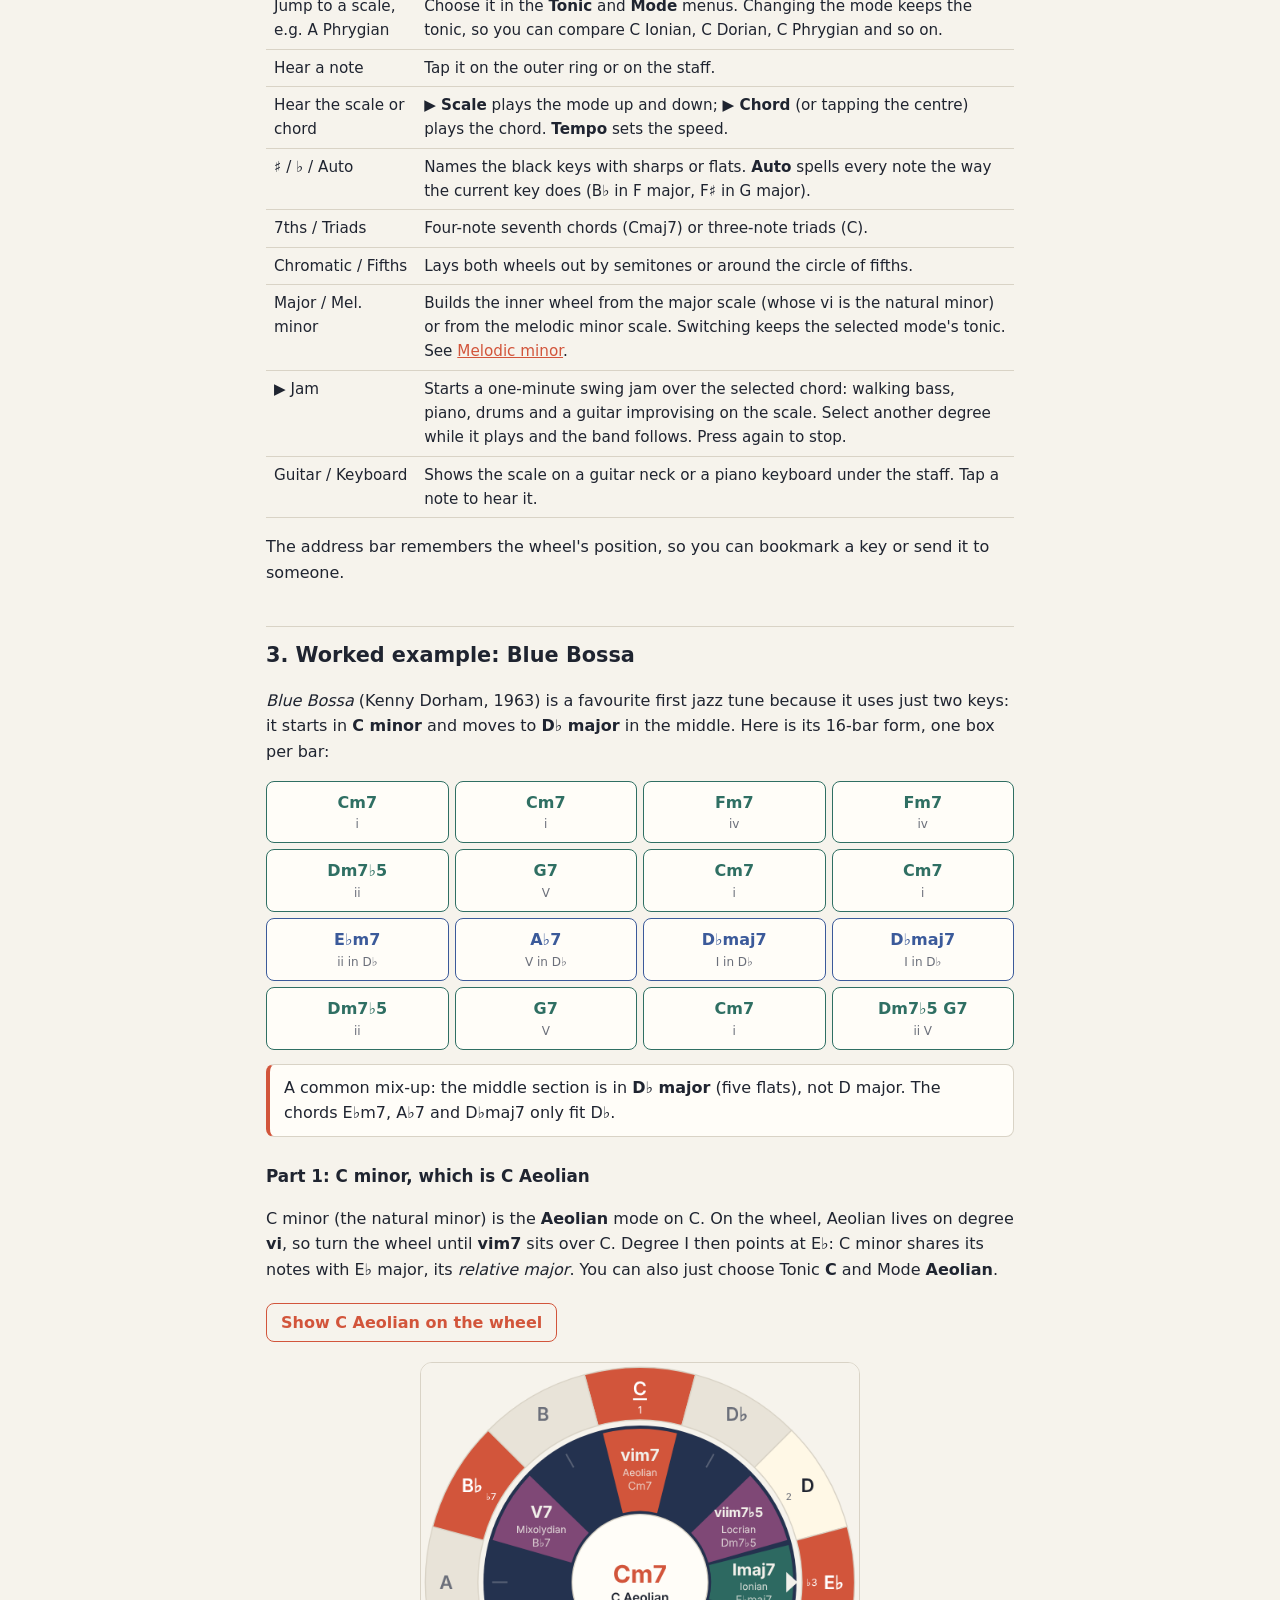
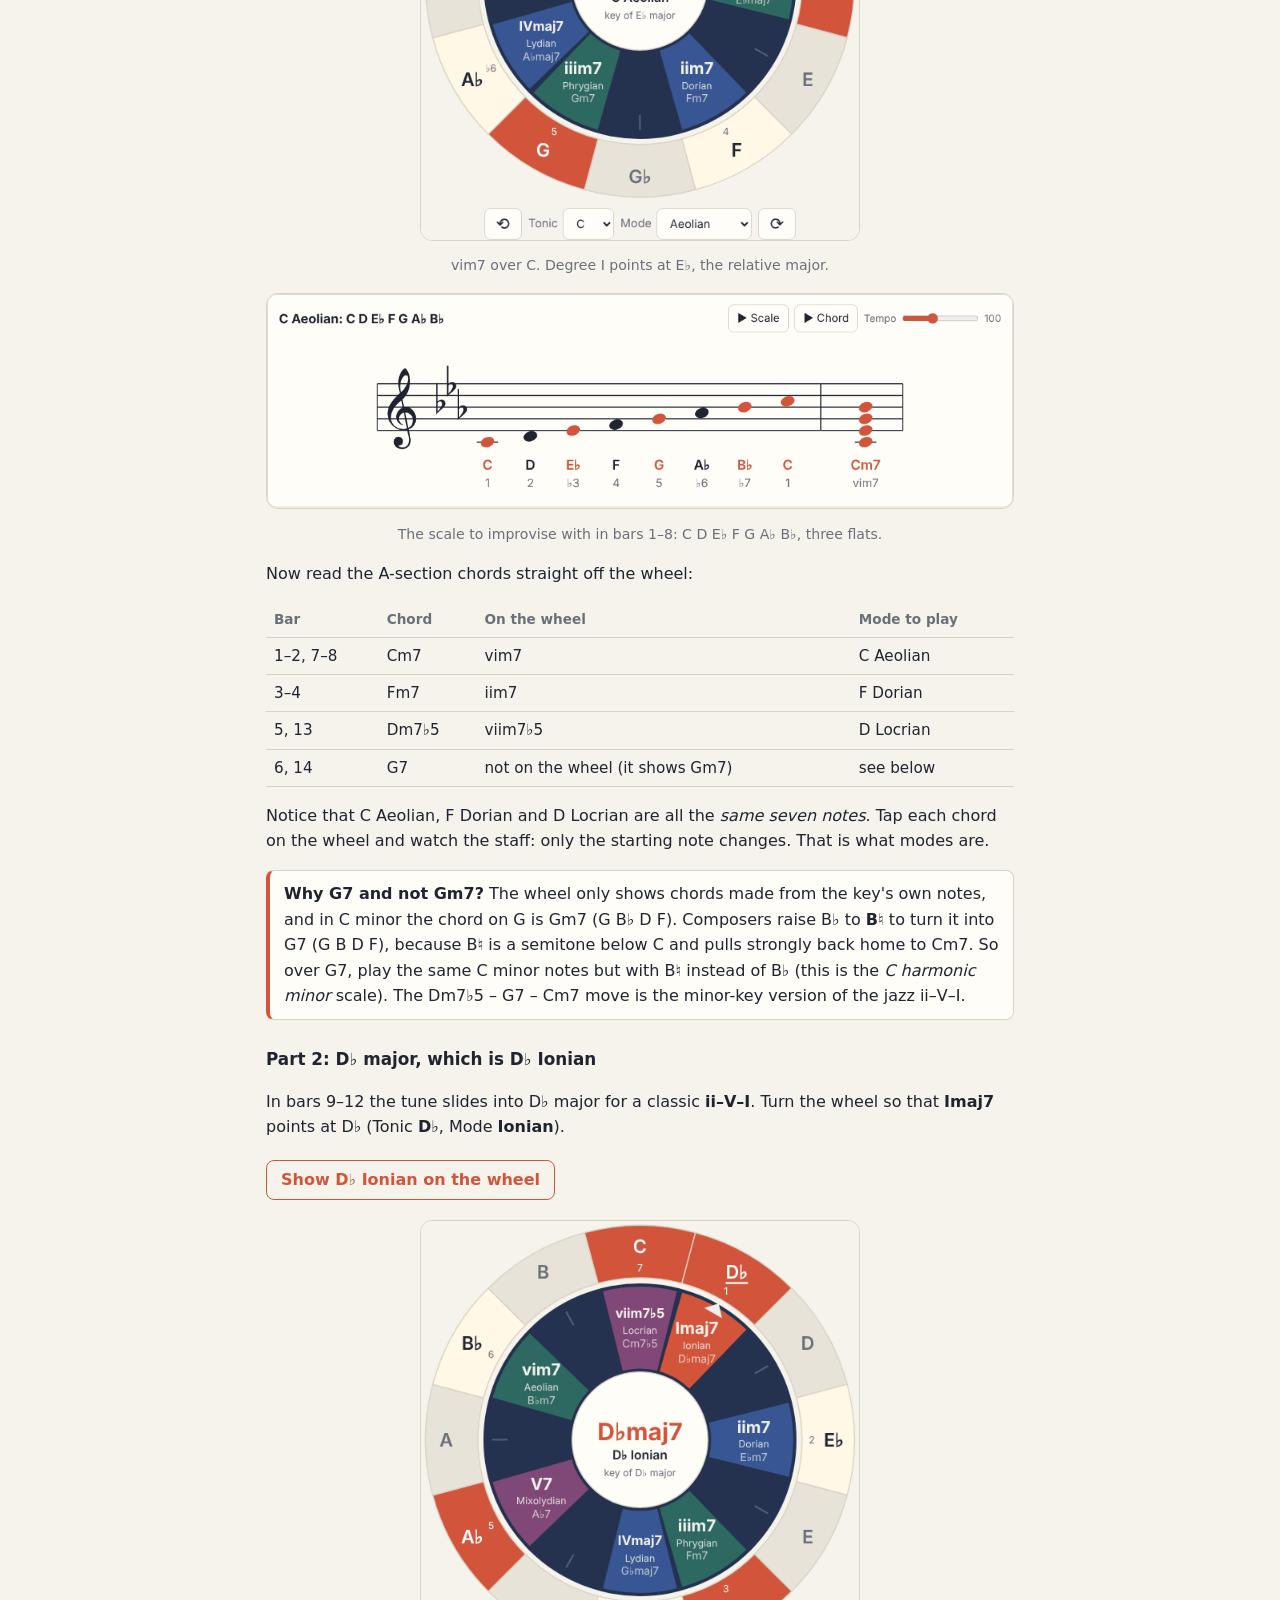
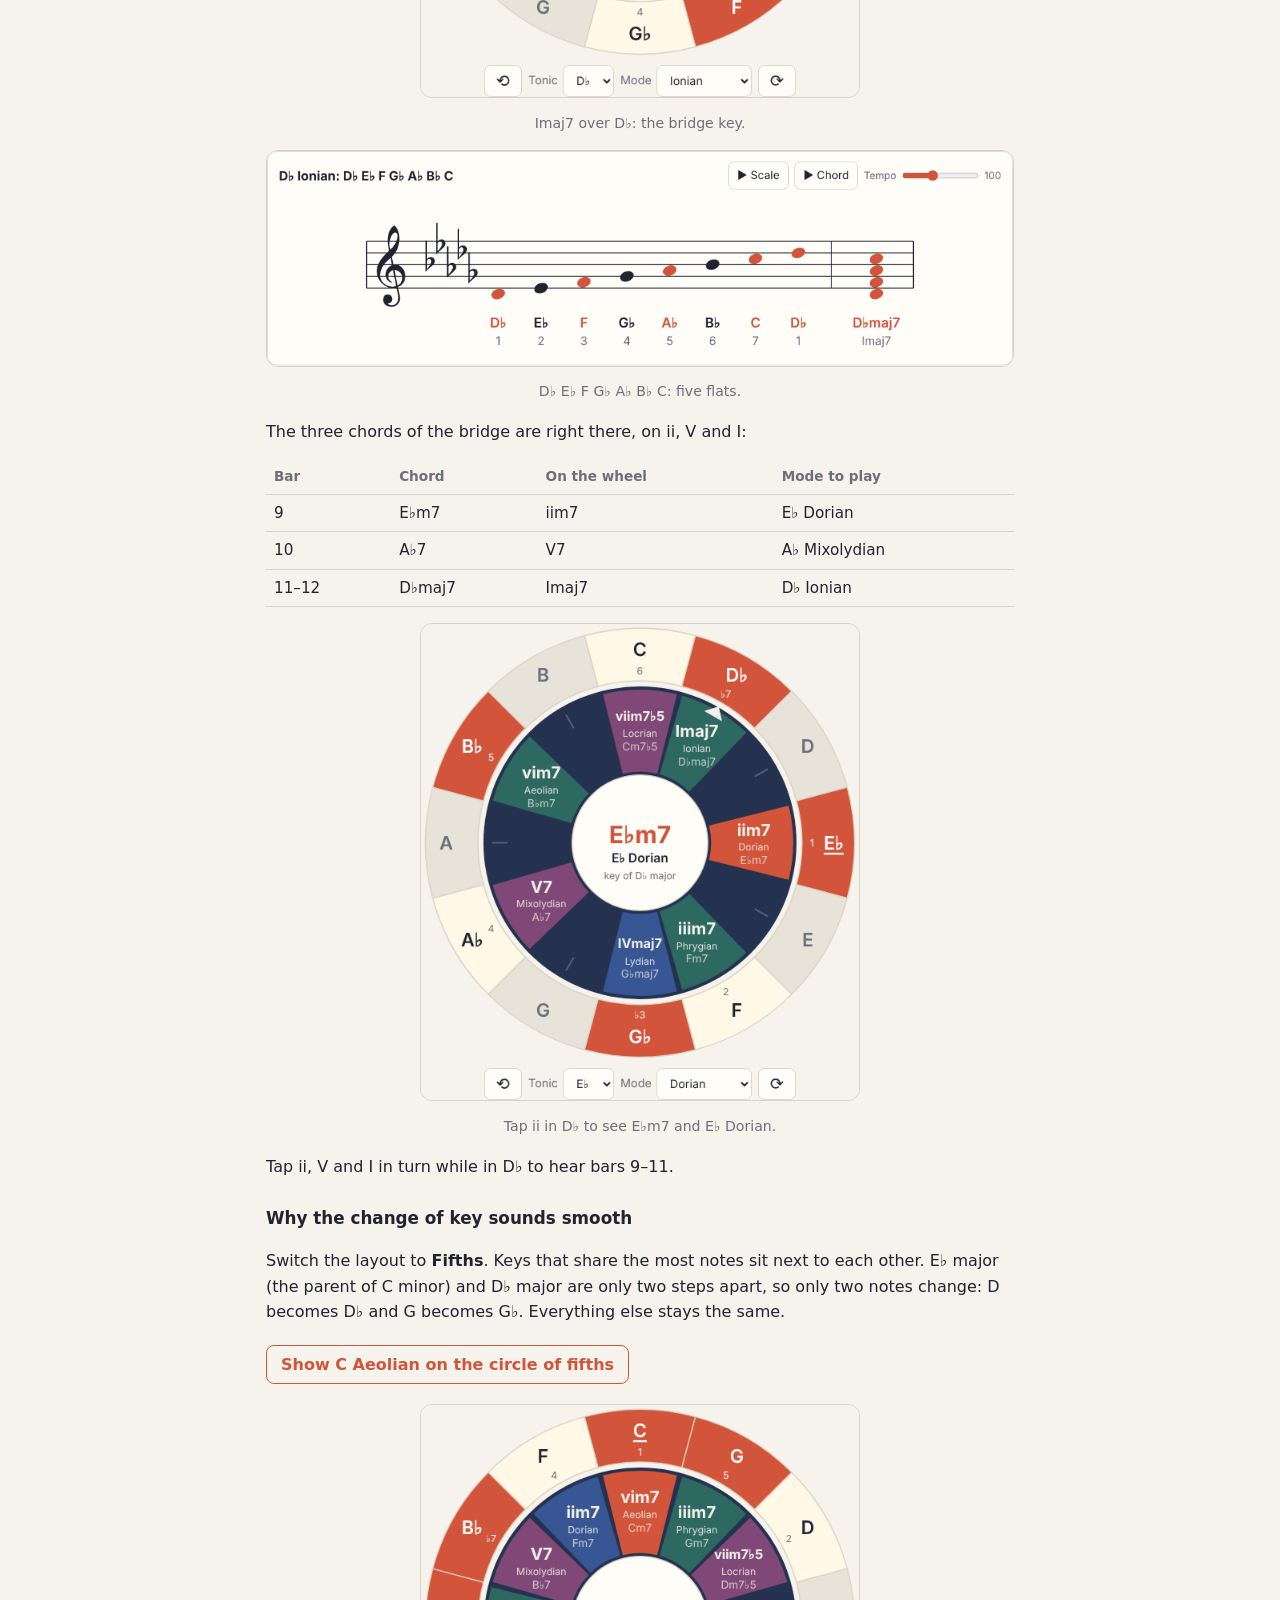
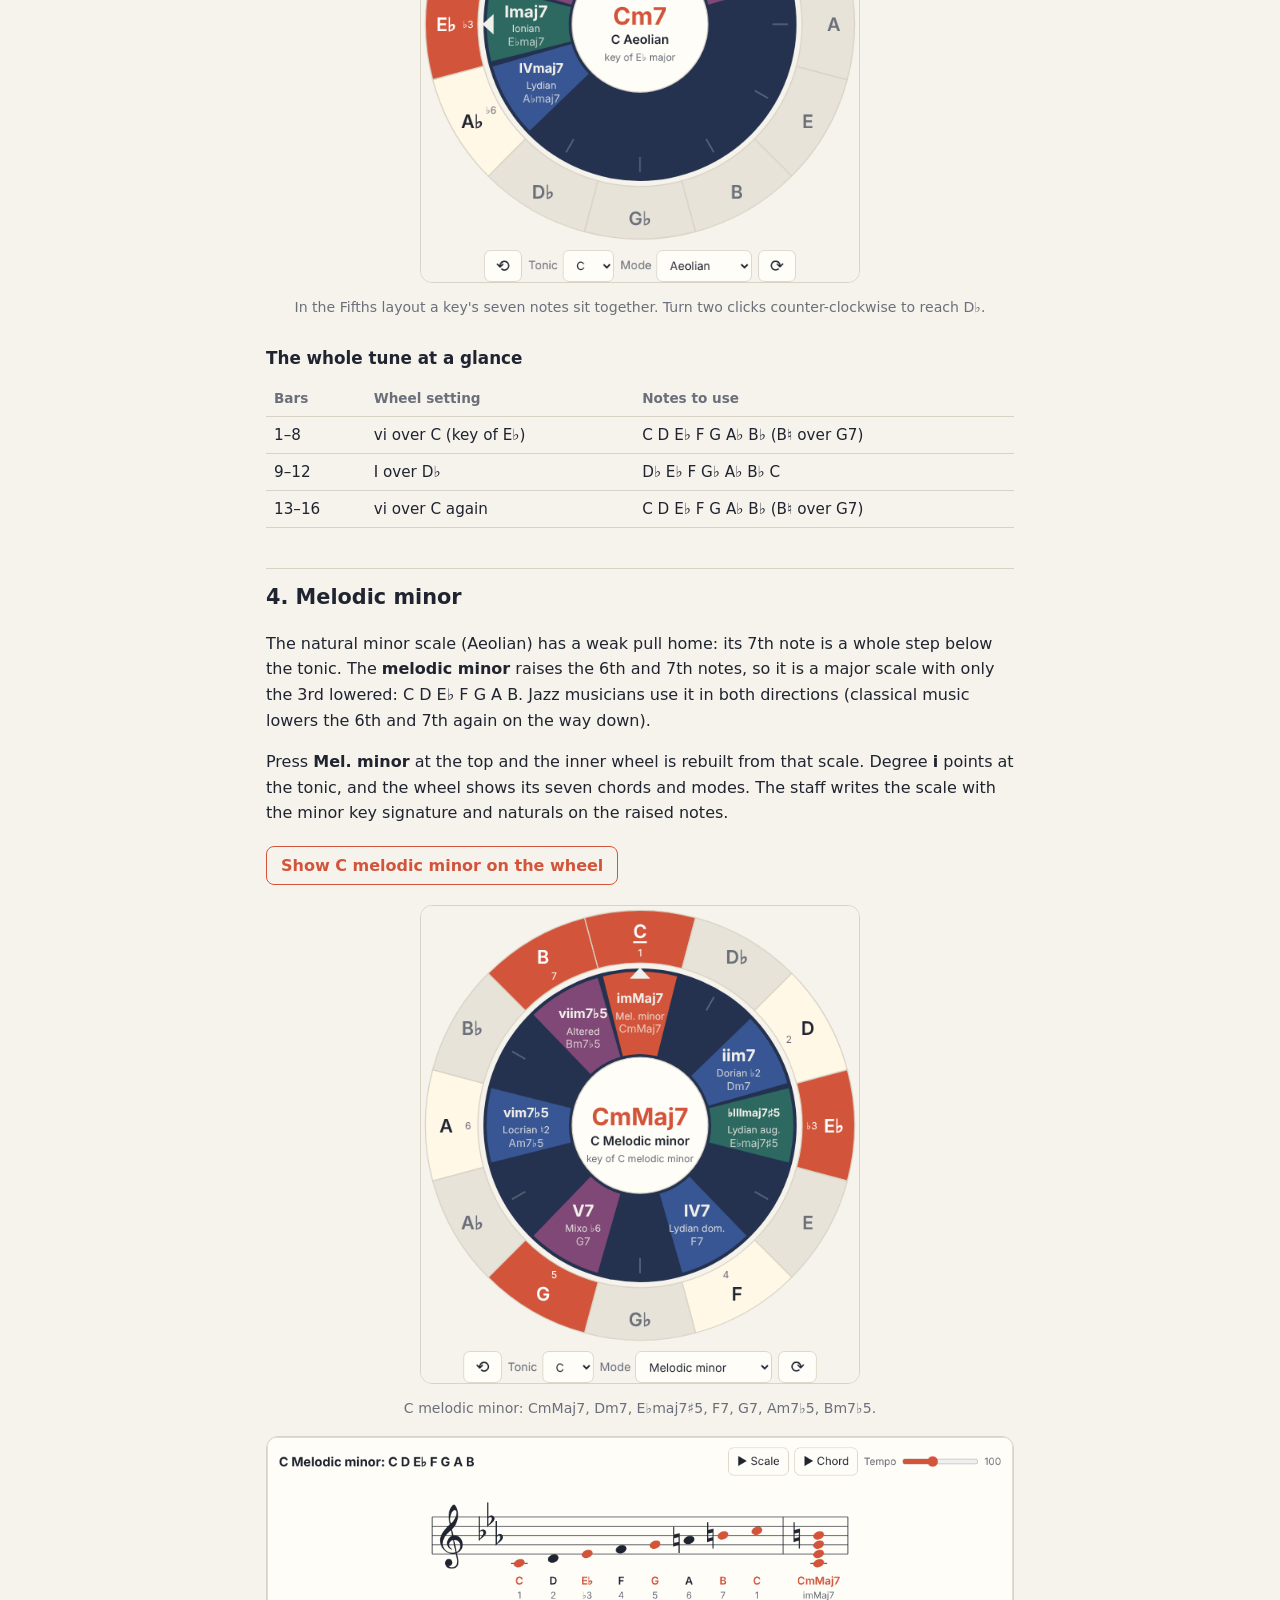
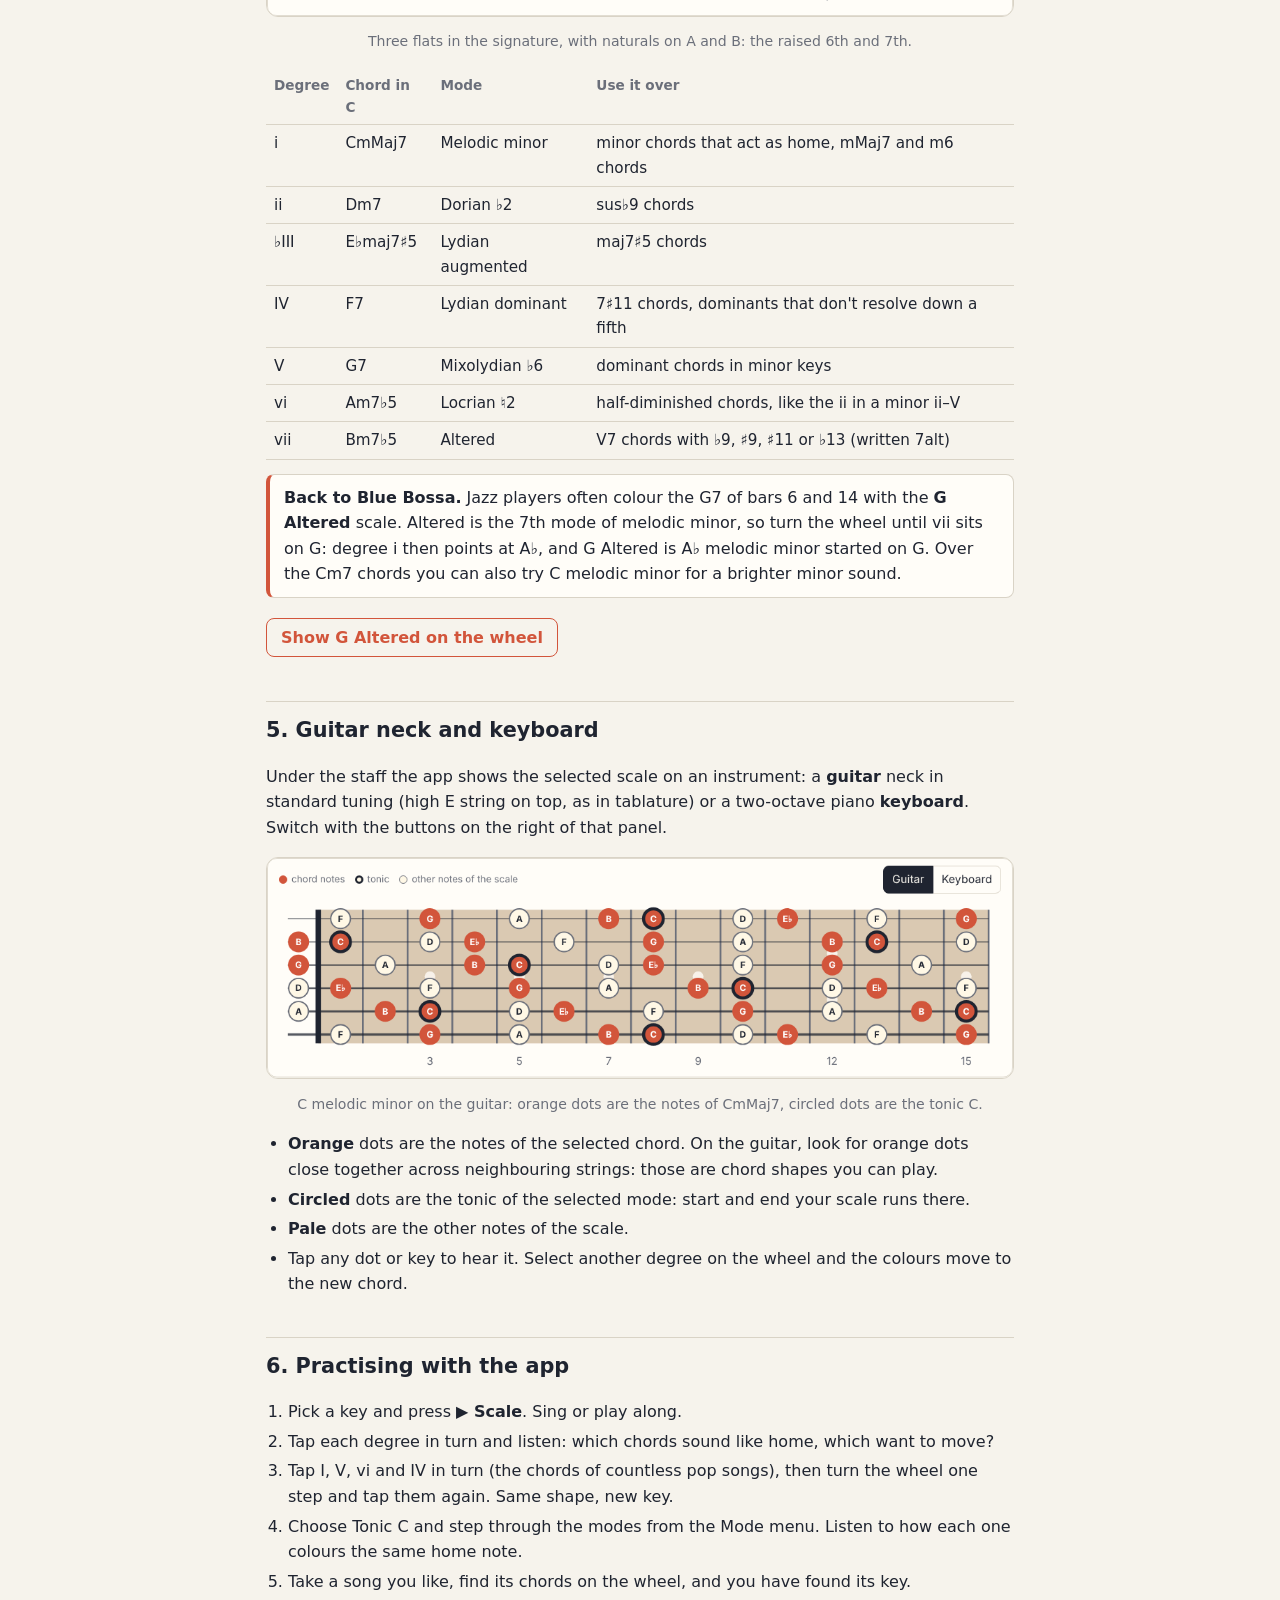
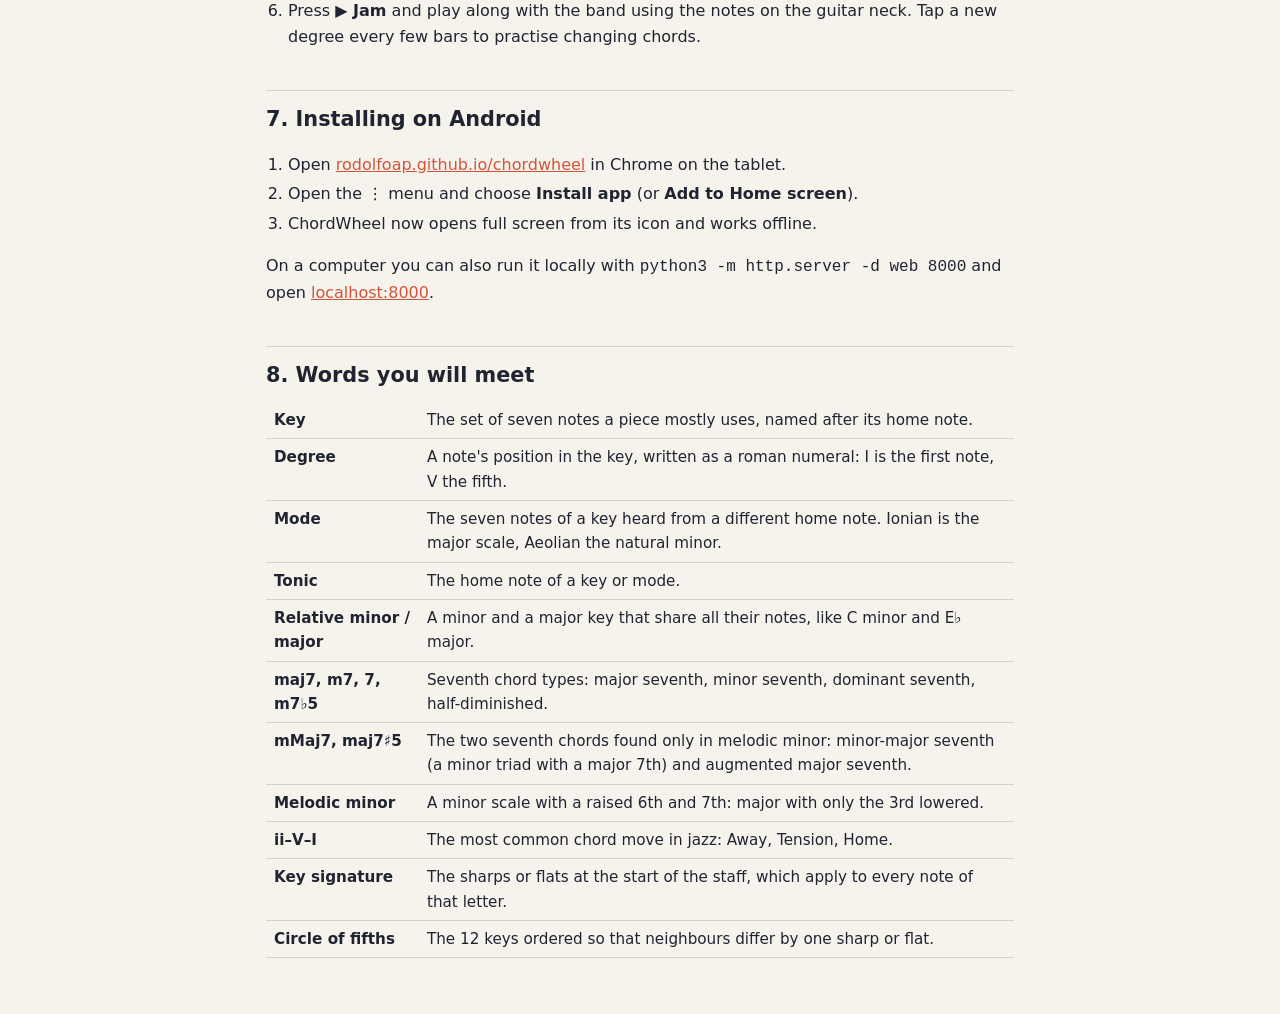
==== commit ab3c3b10: "Add a one-minute swing jam over the selected chord New self-contained web/jam.js synthesizes a walki" ====
--- a/web/manual.html
+++ b/web/manual.html
@@ -97,6 +97,7 @@
     <tr><td>7ths / Triads</td><td>Four-note seventh chords (Cmaj7) or three-note triads (C).</td></tr>
     <tr><td>Chromatic / Fifths</td><td>Lays both wheels out by semitones or around the circle of fifths.</td></tr>
     <tr><td>Major / Mel. minor</td><td>Builds the inner wheel from the major scale (whose vi is the natural minor) or from the melodic minor scale. Switching keeps the selected mode's tonic. See <a href="#melodic">Melodic minor</a>.</td></tr>
+    <tr><td>▶ Jam</td><td>Starts a one-minute swing jam over the selected chord: walking bass, piano, drums and a guitar improvising on the scale. Select another degree while it plays and the band follows. Press again to stop.</td></tr>
     <tr><td>Guitar / Keyboard</td><td>Shows the scale on a guitar neck or a piano keyboard under the staff. Tap a note to hear it.</td></tr>
   </table>
   <p>The address bar remembers the wheel's position, so you can bookmark a key or send it to someone.</p>
@@ -218,6 +219,7 @@
     <li>Tap I, V, vi and IV in turn (the chords of countless pop songs), then turn the wheel one step and tap them again. Same shape, new key.</li>
     <li>Choose Tonic C and step through the modes from the Mode menu. Listen to how each one colours the same home note.</li>
     <li>Take a song you like, find its chords on the wheel, and you have found its key.</li>
+    <li>Press <strong>▶ Jam</strong> and play along with the band using the notes on the guitar neck. Tap a new degree every few bars to practise changing chords.</li>
   </ol>
 
   <h2 id="install">7. Installing on Android</h2>
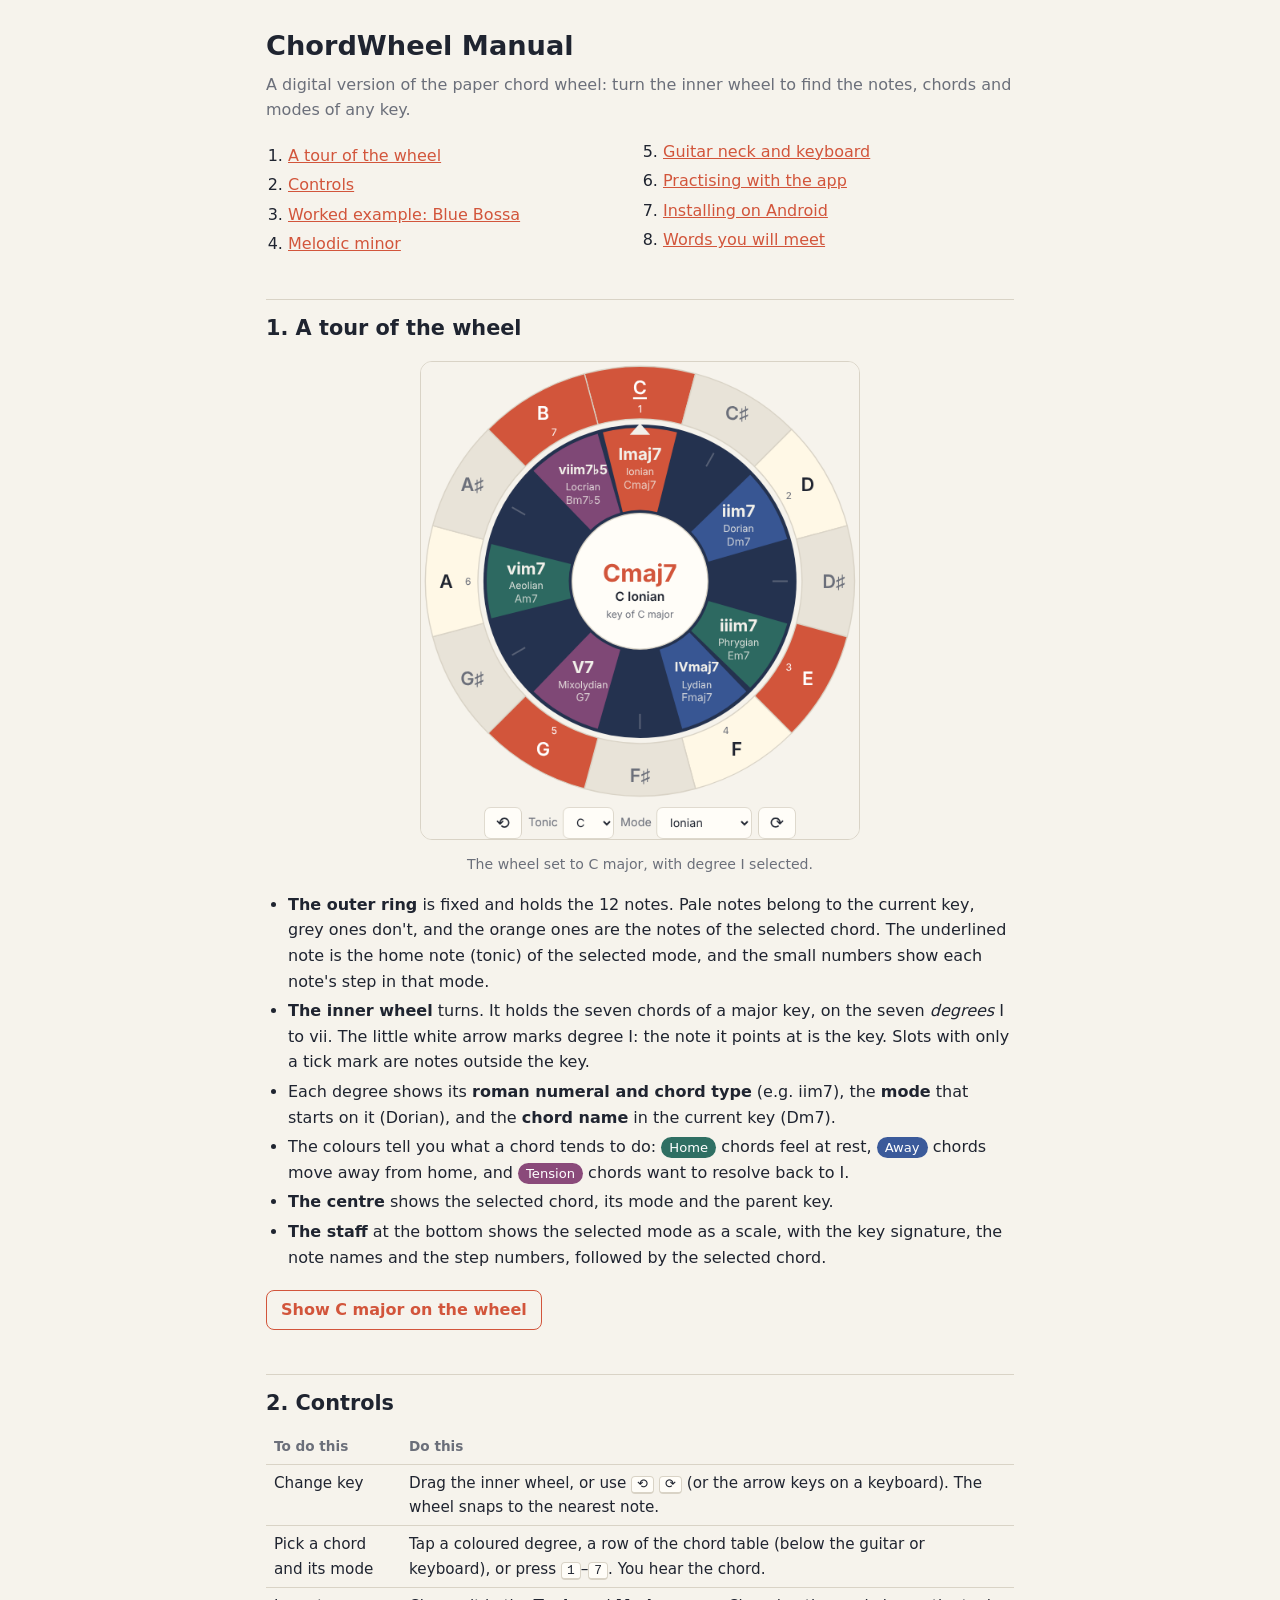
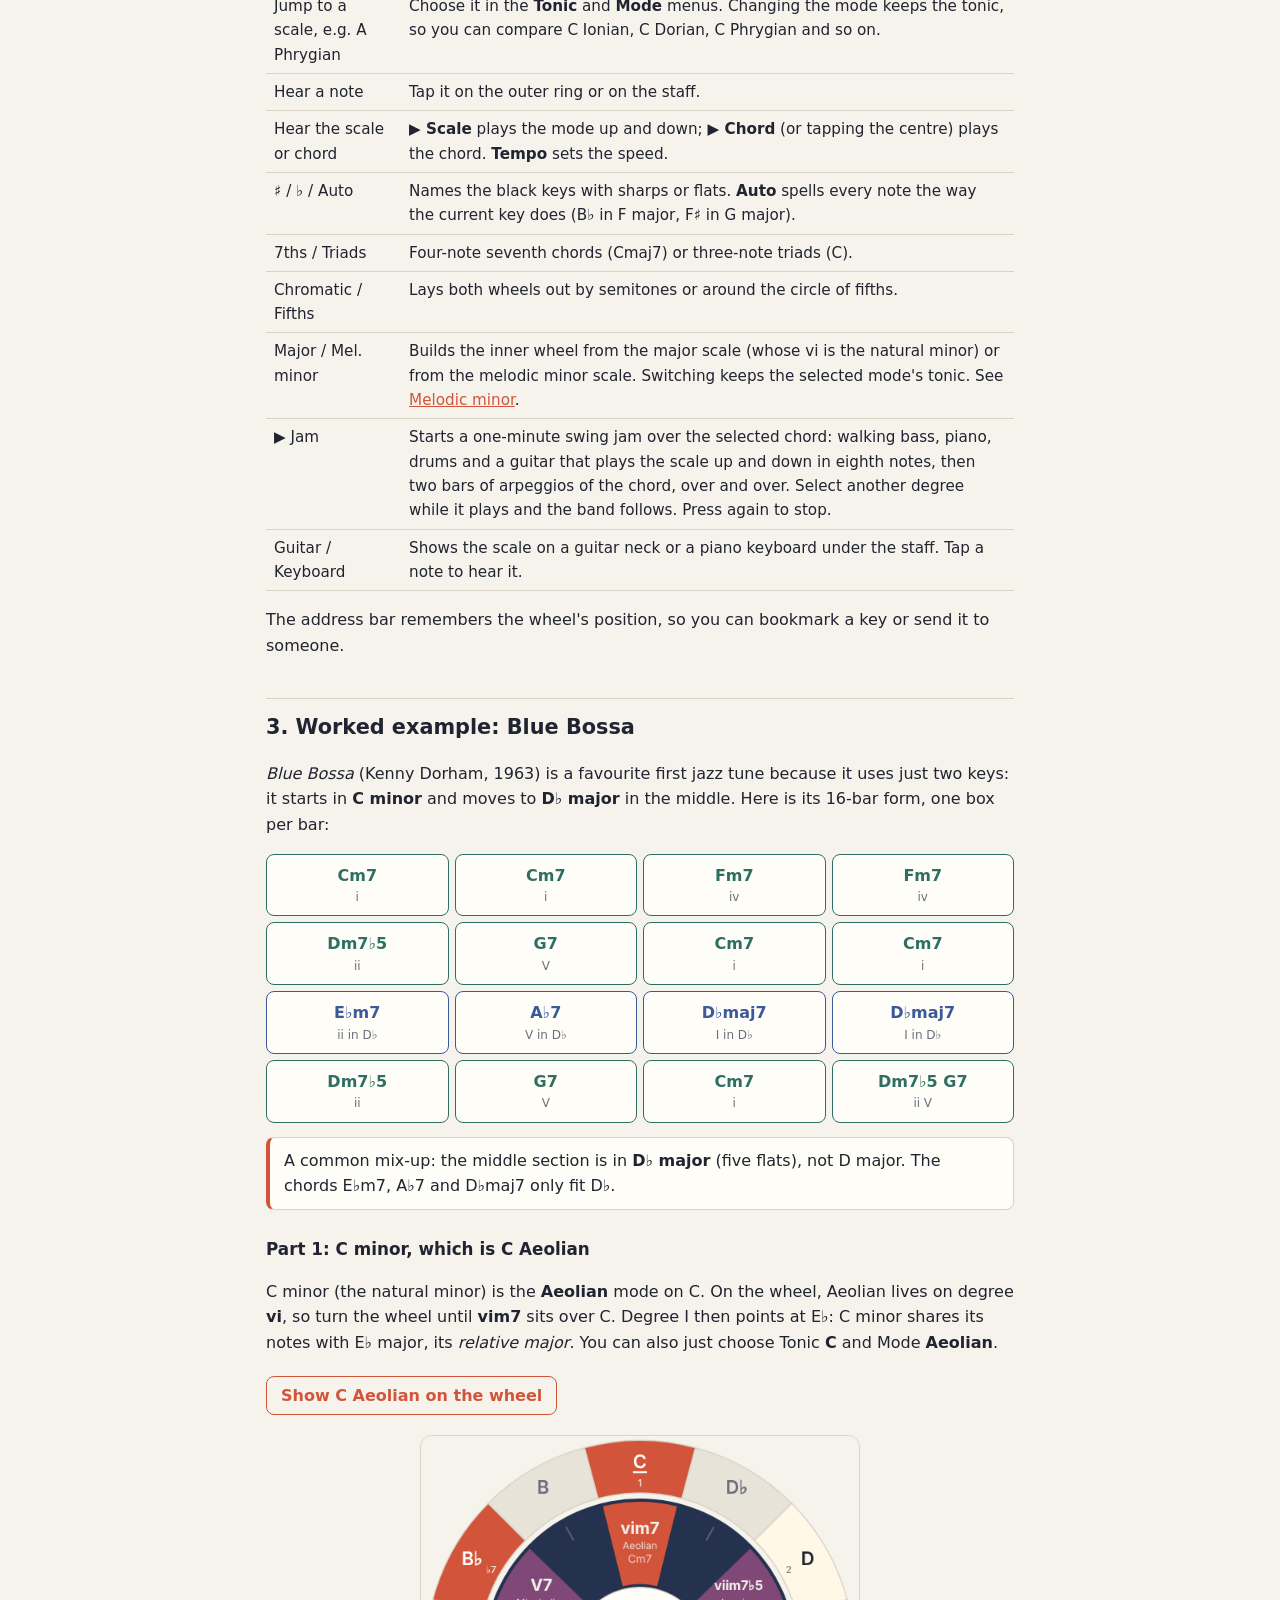
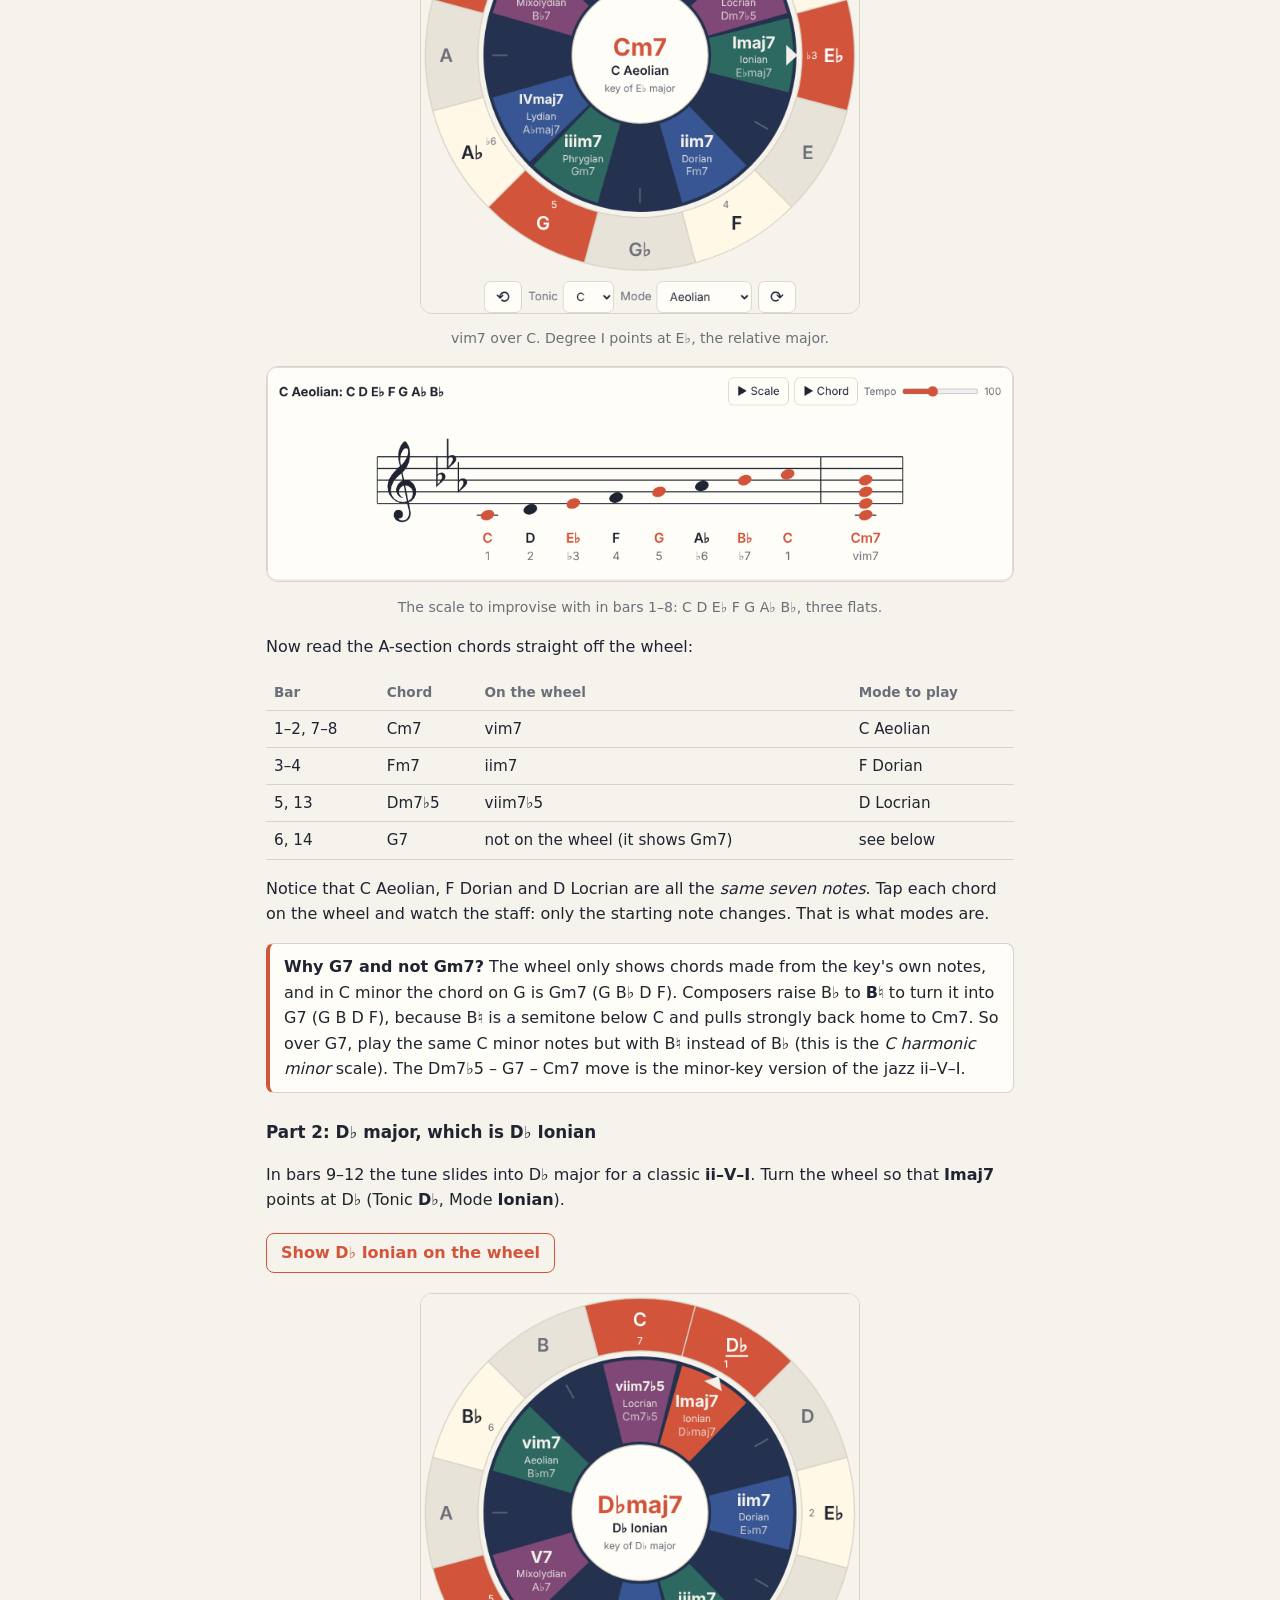
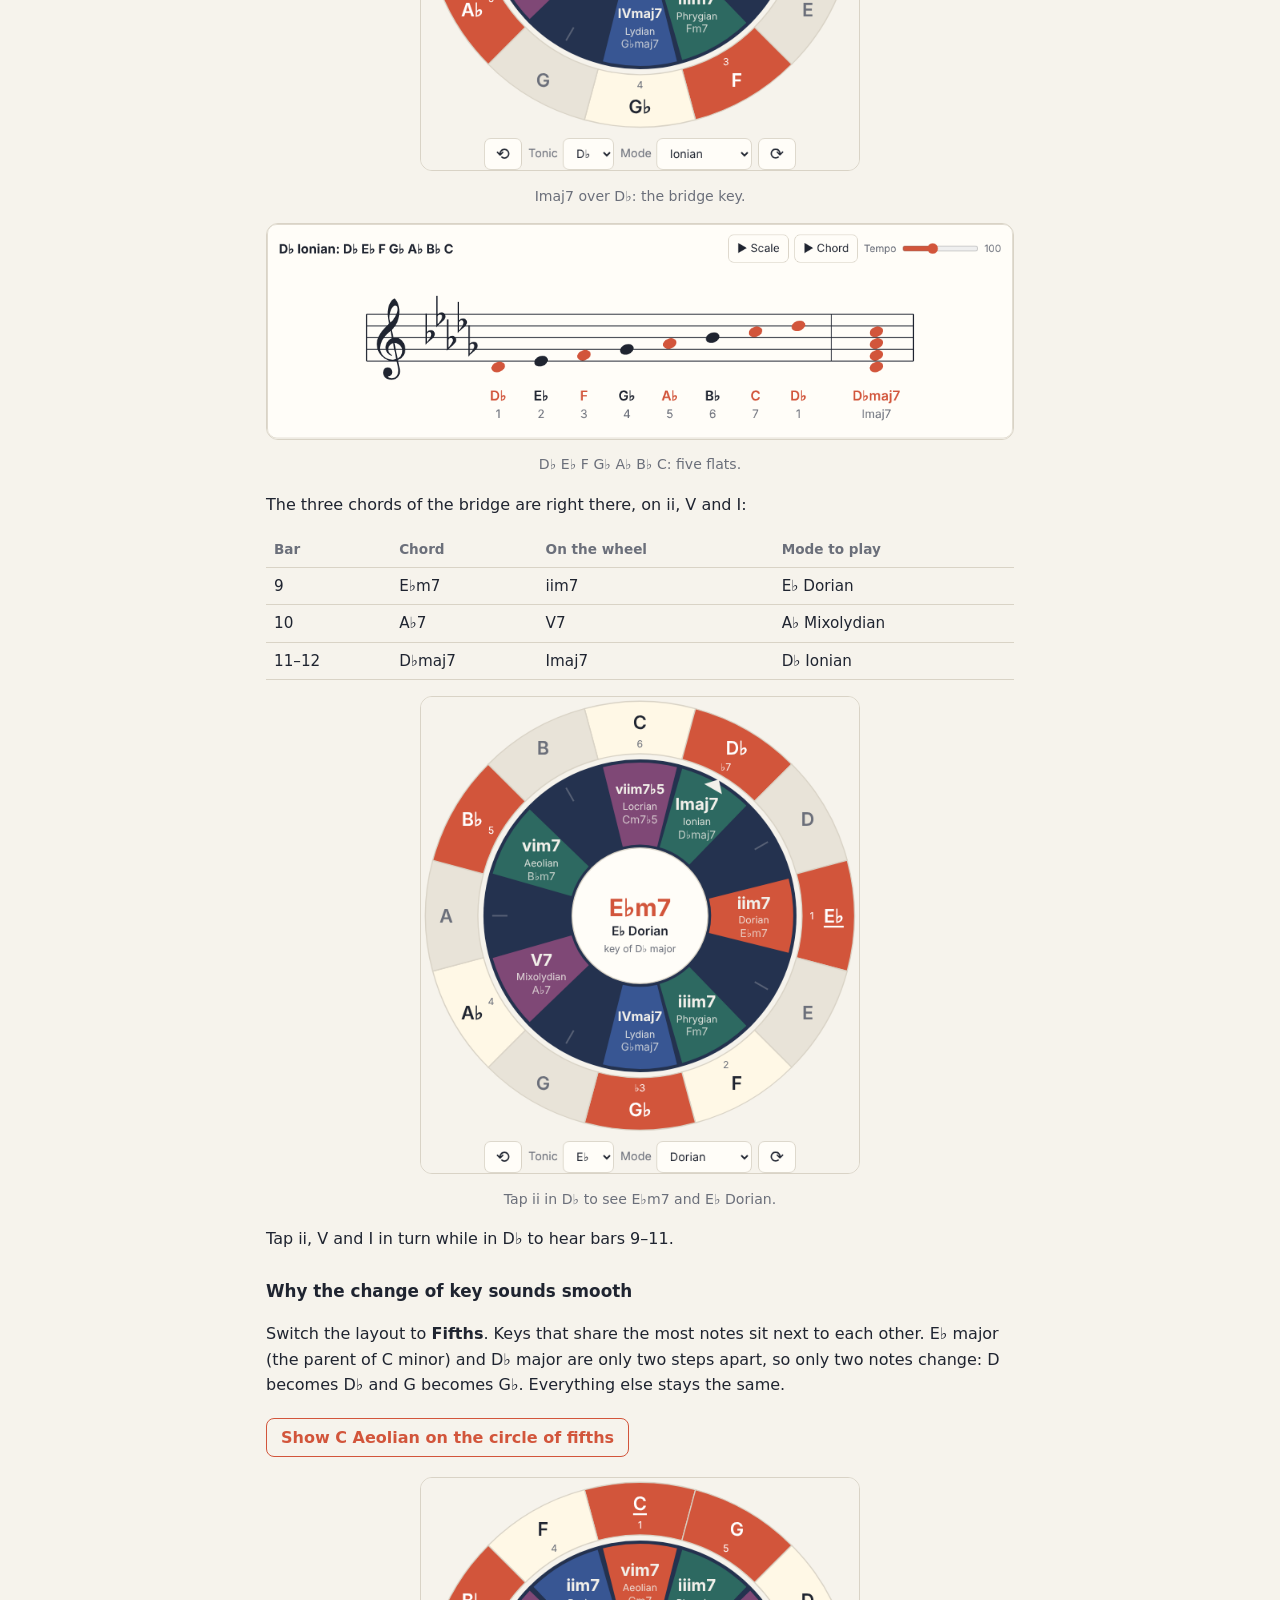
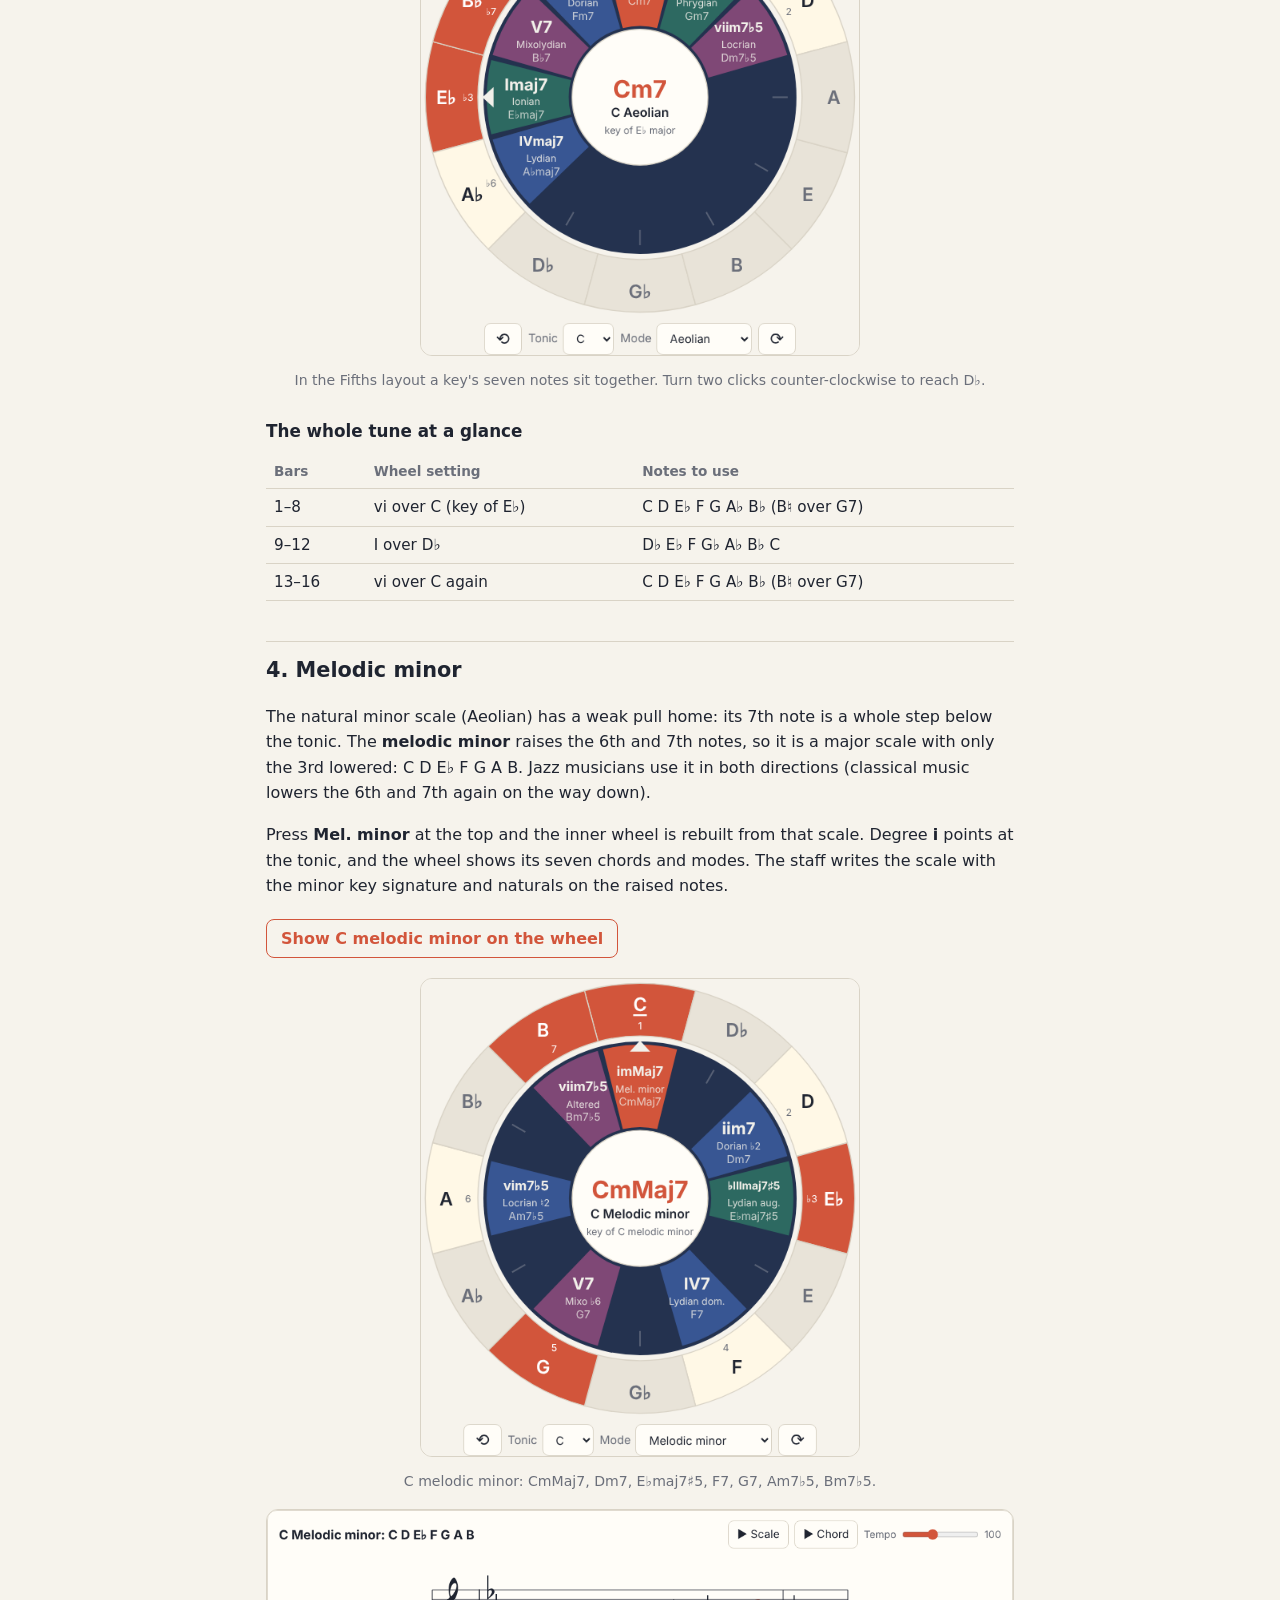
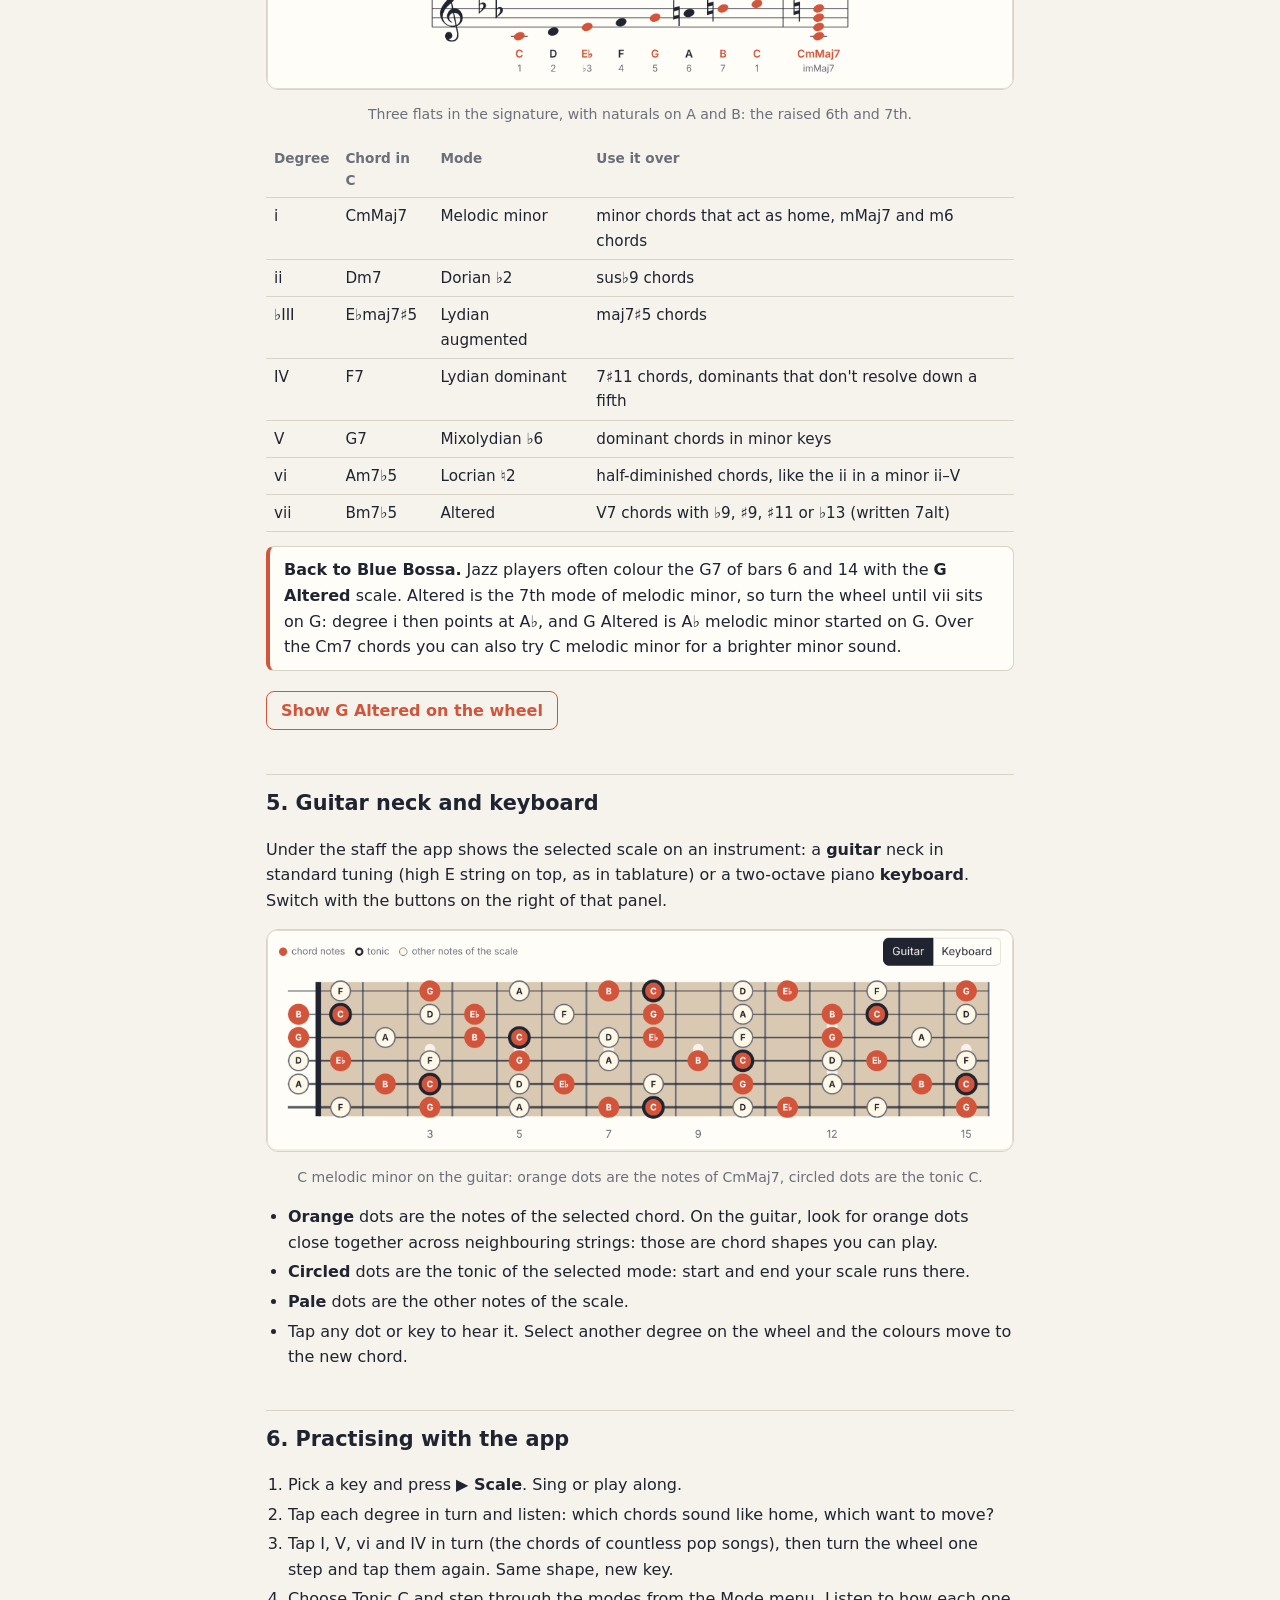
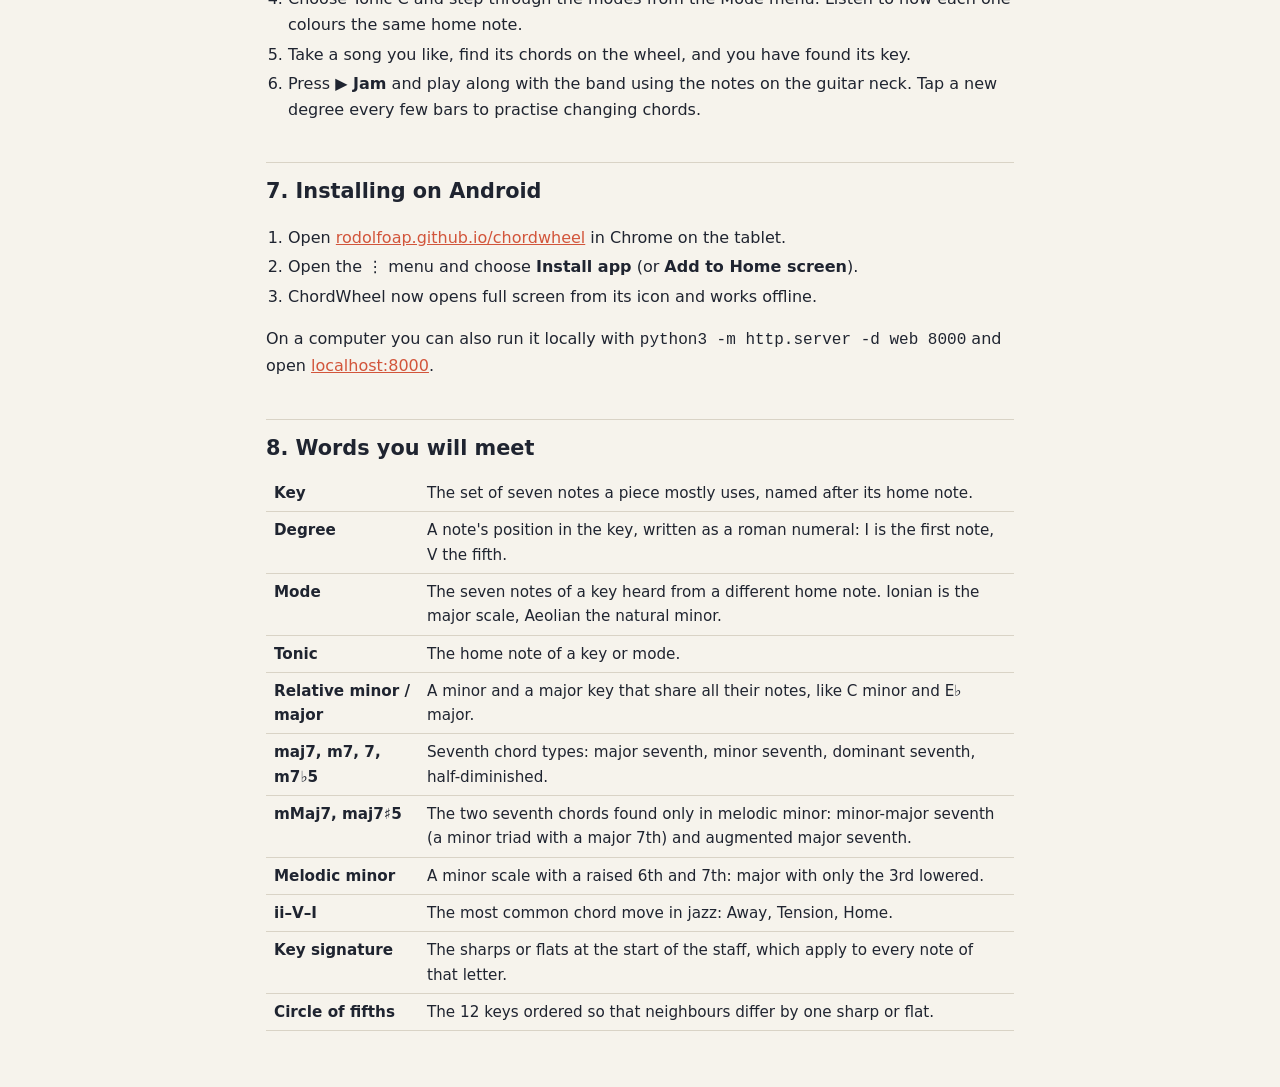
==== commit 84f1bb0e: "Render audio offline to stop crackles; guitar plays scales and arpeggios Notes and jam bars are rend" ====
--- a/web/manual.html
+++ b/web/manual.html
@@ -97,7 +97,7 @@
     <tr><td>7ths / Triads</td><td>Four-note seventh chords (Cmaj7) or three-note triads (C).</td></tr>
     <tr><td>Chromatic / Fifths</td><td>Lays both wheels out by semitones or around the circle of fifths.</td></tr>
     <tr><td>Major / Mel. minor</td><td>Builds the inner wheel from the major scale (whose vi is the natural minor) or from the melodic minor scale. Switching keeps the selected mode's tonic. See <a href="#melodic">Melodic minor</a>.</td></tr>
-    <tr><td>▶ Jam</td><td>Starts a one-minute swing jam over the selected chord: walking bass, piano, drums and a guitar improvising on the scale. Select another degree while it plays and the band follows. Press again to stop.</td></tr>
+    <tr><td>▶ Jam</td><td>Starts a one-minute swing jam over the selected chord: walking bass, piano, drums and a guitar that plays the scale up and down in eighth notes, then two bars of arpeggios of the chord, over and over. Select another degree while it plays and the band follows. Press again to stop.</td></tr>
     <tr><td>Guitar / Keyboard</td><td>Shows the scale on a guitar neck or a piano keyboard under the staff. Tap a note to hear it.</td></tr>
   </table>
   <p>The address bar remembers the wheel's position, so you can bookmark a key or send it to someone.</p>
